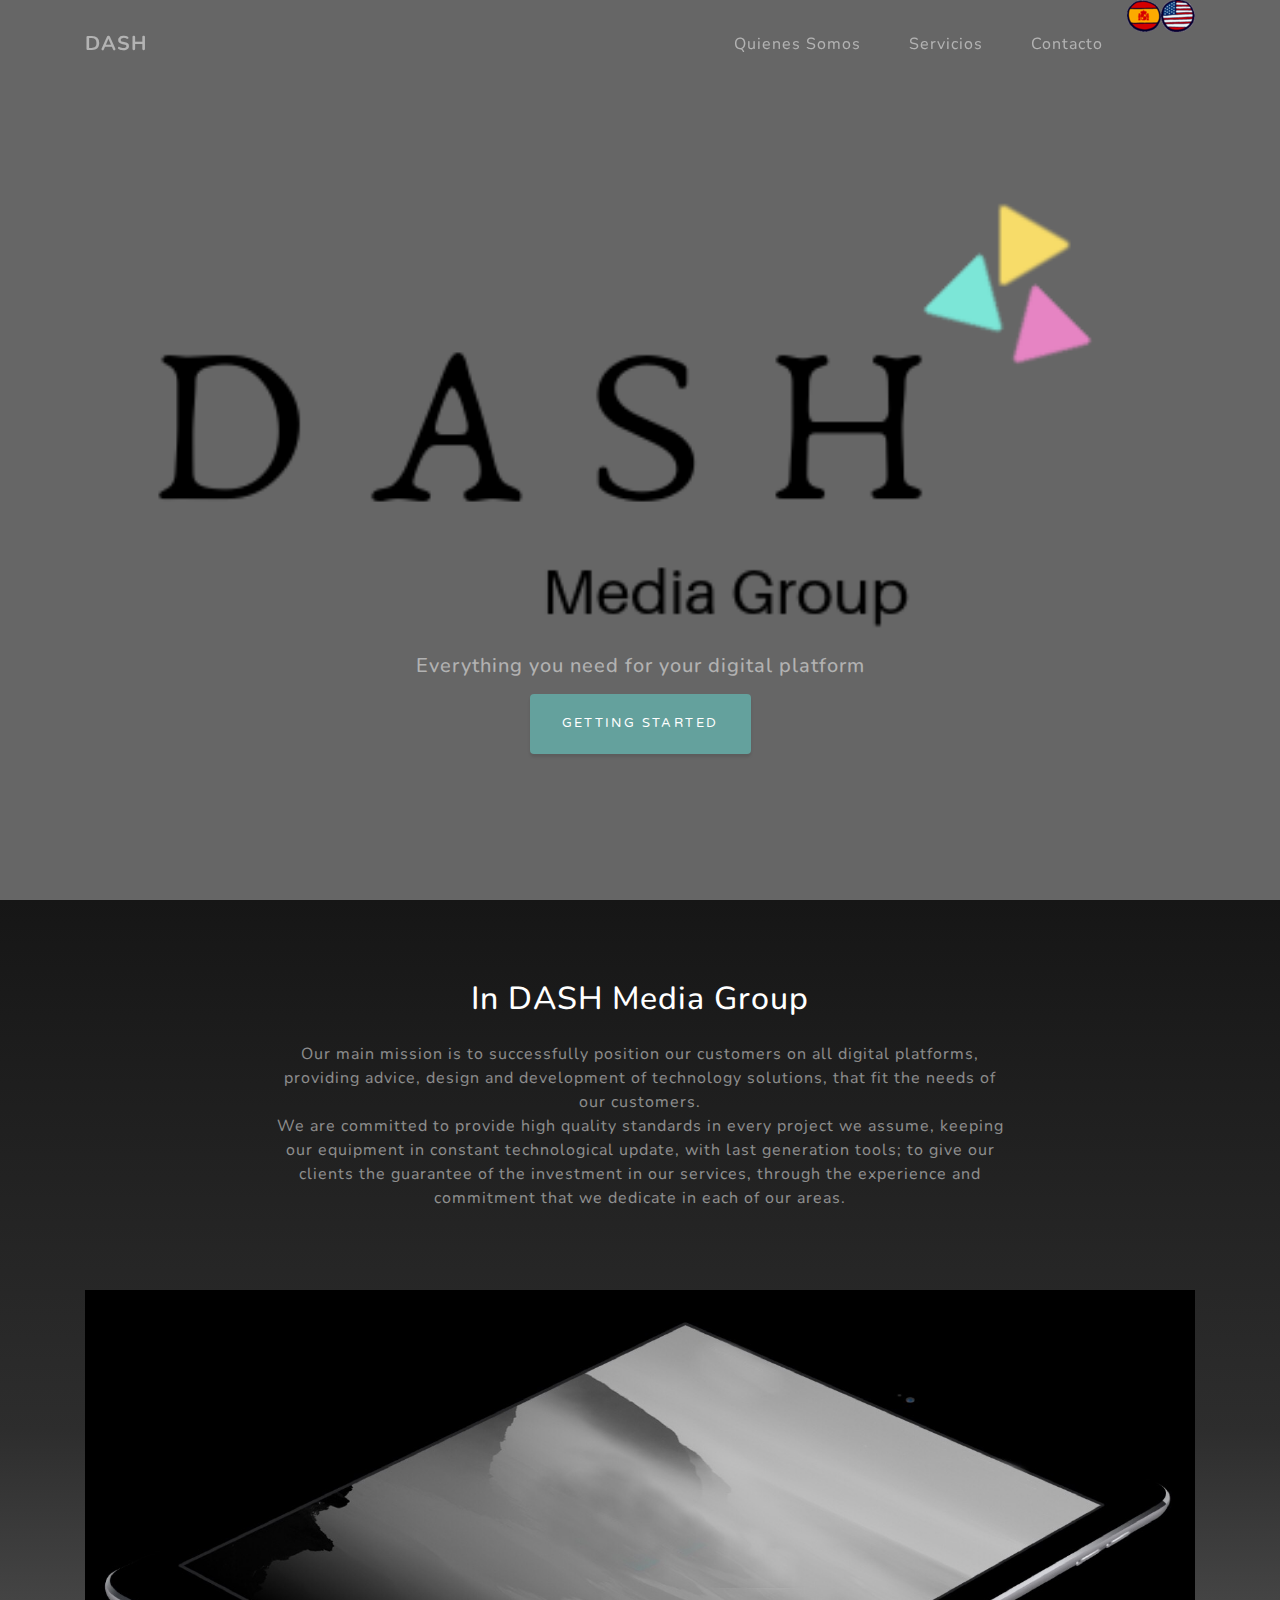
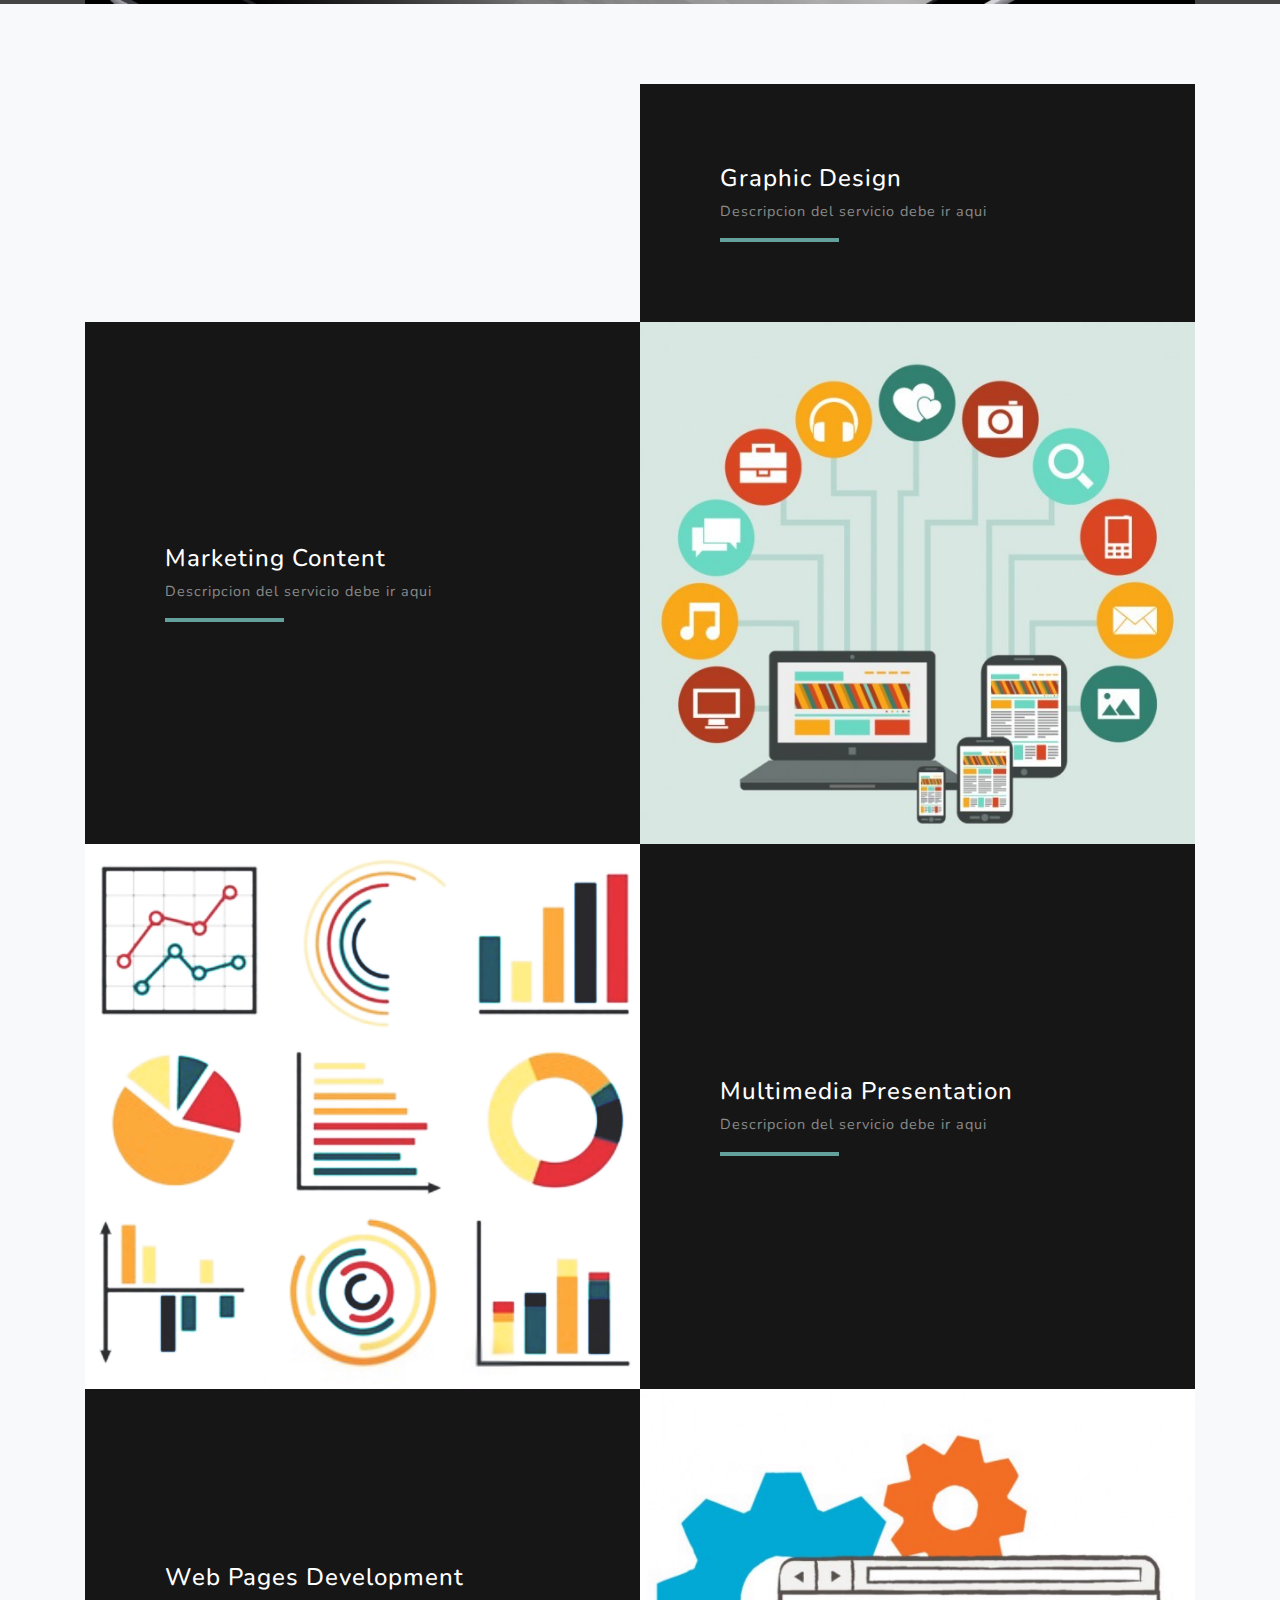
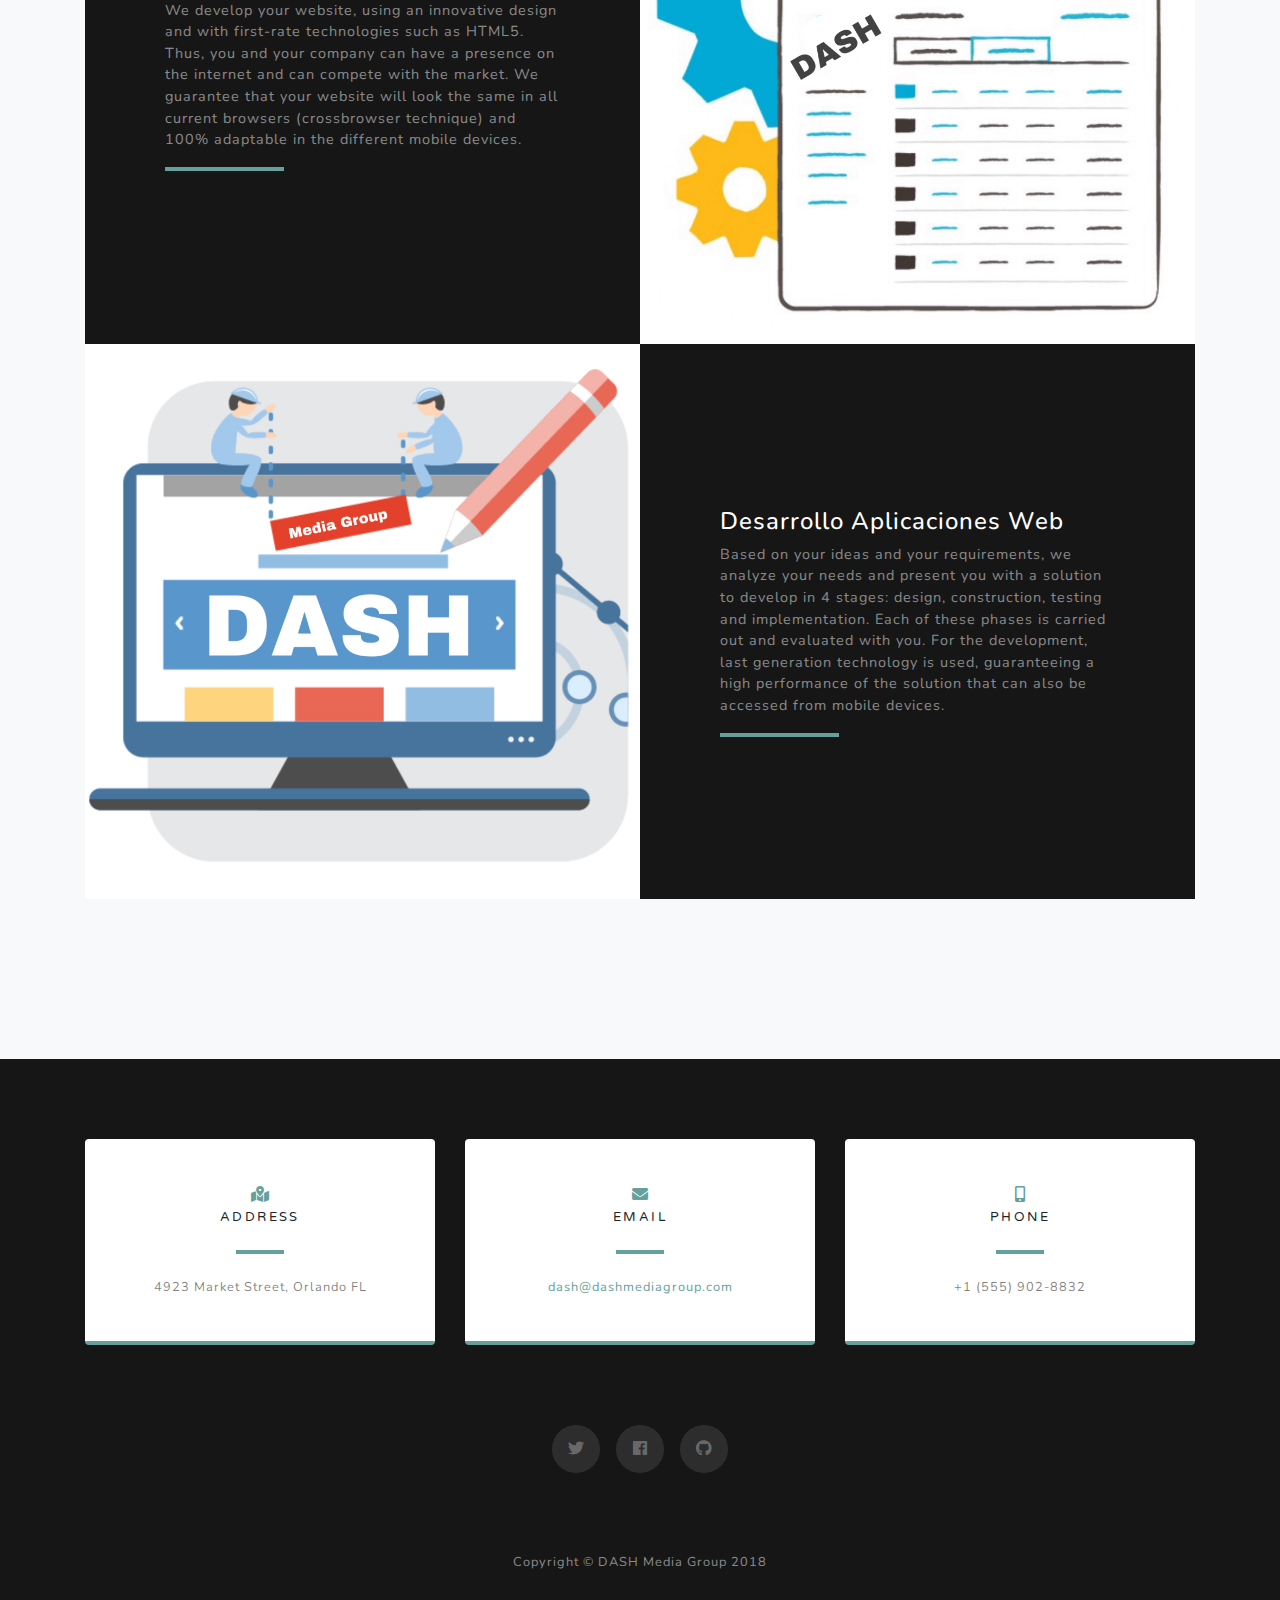
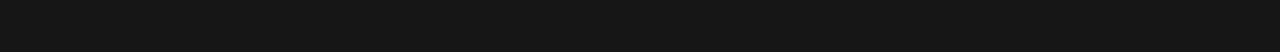
==== index.html @ 8f92a8c1 "adding pages" ====
<!DOCTYPE html>
<html lang="en">

  <head>

    <meta charset="utf-8">
    <meta name="viewport" content="width=device-width, initial-scale=1, shrink-to-fit=no">
    <meta name="description" content="">
    <meta name="author" content="">

    <title>DASH Media Group</title>

    <!-- Bootstrap core CSS -->
    <link href="vendor/bootstrap/css/bootstrap.min.css" rel="stylesheet">

    <!-- Custom fonts for this template -->
    <link href="vendor/fontawesome-free/css/all.min.css" rel="stylesheet">
    <link href="https://fonts.googleapis.com/css?family=Varela+Round" rel="stylesheet">
    <link href="https://fonts.googleapis.com/css?family=Nunito:200,200i,300,300i,400,400i,600,600i,700,700i,800,800i,900,900i" rel="stylesheet">

    <!-- Custom styles for this template -->
    <link href="css/grayscale.min.css" rel="stylesheet">

    <!-- Font Awesome-->
    <link rel="stylesheet" href="https://cdnjs.cloudflare.com/ajax/libs/font-awesome/4.6.1/css/font-awesome.min.css">

  </head>

  <body id="page-top">

    <!-- Navigation -->
    <nav class="navbar navbar-expand-lg navbar-light fixed-top" id="mainNav">
      <div class="container">
        <a class="navbar-brand js-scroll-trigger" href="#page-top">DASH</a>
        <button class="navbar-toggler navbar-toggler-right" type="button" data-toggle="collapse" data-target="#navbarResponsive" aria-controls="navbarResponsive" aria-expanded="false" aria-label="Toggle navigation">
          Menu
          <i class="fas fa-bars"></i>
        </button>
        <div class="collapse navbar-collapse" id="navbarResponsive">
          <ul class="navbar-nav ml-auto">
            <li class="nav-item">
              <a class="nav-link js-scroll-trigger" href="#about">Quienes Somos</a>
            </li>
            <li class="nav-item">
              <a class="nav-link js-scroll-trigger" href="#projects">Servicios</a>
            </li>
            <li class="nav-item">
              <a class="nav-link js-scroll-trigger" href="#contact">Contacto</a>
            </li>
            <li>
              <a href="index_sp.html"><img src="img/spanish.png"></a>
            </li>
            <li>
              <a href="index.html"><img src="img/english.png"></a>
            </li>
          </ul>
        </div>
      </div>
    </nav>

    <!-- Header -->
    <header class="masthead">
        <div class="container d-flex h-100 align-items-center">
          <div class="mx-auto text-center" style="padding-top:500px">
            <!-- <h1 class="mx-auto my-0 text-uppercase">DASH Media Group</h1> -->
            <h2 class="text-white-50 mx-auto mt-2 mb-3">Everything you need for your digital platform</h2>
            <a href="#about" class="btn btn-primary js-scroll-trigger">Getting Started</a>
          </div>
        </div>
      </header>

    <!-- About Section -->
    <section id="about" class="about-section text-center" style="padding-top: 5rem">
        <div class="container">
          <div class="row">
            <div class="col-lg-8 mx-auto">
              <h2 class="text-white mb-4">In DASH Media Group</h2>
              <p class="text-white-50">Our main mission is to successfully position our
        customers on all digital platforms, providing advice, design and development of technology solutions,
        that fit the needs of our customers.<br>
        We are committed to provide high quality standards in every project we assume,
        keeping our equipment in constant technological update, with last generation tools; to give
        our clients the guarantee of the investment in our services, through the experience and commitment that we dedicate
        in each of our areas.</p>
            </div>
          </div>
          <img src="img/ipad.png" class="img-fluid" alt="">
        </div>
      </section>

        <!-- Projects Section -->
        <section id="projects" class="projects-section bg-light" style="padding-top: 5rem">
          <div class="container">
            <!-- Project One Row -->
            <div class="row justify-content-center no-gutters mb-5 mb-lg-0">
              <div class="col-lg-6">
                <img class="img-fluid" src="img/diseño-grafico.jpg" alt="">
              </div>
              <div class="col-lg-6">
                <div class="bg-black text-center h-100 project">
                  <div class="d-flex h-100">
                    <div class="project-text w-100 my-auto text-center text-lg-left">
                      <h4 class="text-white">Graphic Design</h4>
                      <p class="mb-0 text-white-50">Descripcion del servicio debe ir aqui</p>
                      <hr class="d-none d-lg-block mb-0 ml-0">
                    </div>
                  </div>
                </div>
              </div>
            </div>
    
            <div class="row justify-content-center no-gutters mb-5 mb-lg-0">
              <div class="col-lg-6">
                <div class="bg-black text-center h-100 project">
                  <div class="d-flex h-100">
                    <div class="project-text w-100 my-auto text-center text-lg-left">
                      <h4 class="text-white">Marketing Content</h4>
                      <p class="mb-0 text-white-50">Descripcion del servicio debe ir aqui</p>
                      <hr class="d-none d-lg-block mb-0 ml-0">
                    </div>
                  </div>
                </div>
              </div>
              <div class="col-lg-6">
                <img class="img-fluid" src="img/marketing-contenido.jpg" alt="">
              </div>
            </div>
    
            <div class="row justify-content-center no-gutters mb-5 mb-lg-0">
              <div class="col-lg-6">
                <img class="img-fluid" src="img/presentaciones-multimedia.jpg" alt="">
              </div>
              <div class="col-lg-6">
                <div class="bg-black text-center h-100 project">
                  <div class="d-flex h-100">
                    <div class="project-text w-100 my-auto text-center text-lg-left">
                      <h4 class="text-white">Multimedia Presentation</h4>
                      <p class="mb-0 text-white-50">Descripcion del servicio debe ir aqui</p>
                      <hr class="d-none d-lg-block mb-0 ml-0">
                    </div>
                  </div>
                </div>
              </div>
            </div>
    
            <div class="row justify-content-center no-gutters mb-5 mb-lg-0">
              <div class="col-lg-6">
                <div class="bg-black text-center h-100 project">
                  <div class="d-flex h-100">
                    <div class="project-text w-100 my-auto text-center text-lg-left">
                      <h4 class="text-white">Web Pages Development</h4>
                      <p class="mb-0 text-white-50">
                          We develop your website, using an innovative design and with first-rate technologies such as HTML5.
                          Thus, you and your company can have a presence on the internet and can compete with the market. We guarantee that your website will look the same in all
                          current browsers (crossbrowser technique) and 100% adaptable in the different mobile devices.</p>
                      <hr class="d-none d-lg-block mb-0 ml-0">
                    </div>
                  </div>
                </div>
              </div>
              <div class="col-lg-6">
                  <img class="img-fluid" src="img/desarrollo-pag-web.jpg" alt="">
              </div>
            </div>
    
            <div class="row justify-content-center no-gutters mb-5 mb-lg-0">
              <div class="col-lg-6">
                <img class="img-fluid" src="img/aplicaciones-web.jpg" alt="">
              </div>
              <div class="col-lg-6">
                <div class="bg-black text-center h-100 project">
                  <div class="d-flex h-100">
                    <div class="project-text w-100 my-auto text-center text-lg-left">
                      <h4 class="text-white">Desarrollo Aplicaciones Web</h4>
                      <p class="mb-0 text-white-50">
                          Based on your ideas and your requirements, we analyze your needs and present you with a solution to
                          develop in 4 stages: design, construction, testing and implementation. Each of these phases is carried out and evaluated with you. For the development,
                          last generation technology is used, guaranteeing a high performance of the solution that can also be accessed from mobile devices.
                          </p>
                      <hr class="d-none d-lg-block mb-0 ml-0">
                    </div>
                  </div>
                </div>
              </div>
            </div>
          </section>

    <!-- Contact Section -->
    <section id="contact" class="contact-section bg-black">
      <div class="container">

        <div class="row">

          <div class="col-md-4 mb-3 mb-md-0">
            <div class="card py-4 h-100">
              <div class="card-body text-center">
                <i class="fas fa-map-marked-alt text-primary mb-2"></i>
                <h4 class="text-uppercase m-0">Address</h4>
                <hr class="my-4">
                <div class="small text-black-50">4923 Market Street, Orlando FL</div>
              </div>
            </div>
          </div>

          <div class="col-md-4 mb-3 mb-md-0">
            <div class="card py-4 h-100">
              <div class="card-body text-center">
                <i class="fas fa-envelope text-primary mb-2"></i>
                <h4 class="text-uppercase m-0">Email</h4>
                <hr class="my-4">
                <div class="small text-black-50">
                  <a href="mailto:dash@dashmediagroup.com">dash@dashmediagroup.com</a>
                </div>
              </div>
            </div>
          </div>

          <div class="col-md-4 mb-3 mb-md-0">
            <div class="card py-4 h-100">
              <div class="card-body text-center">
                <i class="fas fa-mobile-alt text-primary mb-2"></i>
                <h4 class="text-uppercase m-0">Phone</h4>
                <hr class="my-4">
                <div class="small text-black-50">+1 (555) 902-8832</div>
              </div>
            </div>
          </div>
        </div>

        <div class="social d-flex justify-content-center">
          <a href="#" class="mx-2">
            <i class="fab fa-twitter"></i>
          </a>
          <a href="#" class="mx-2">
            <i class="fab fa-facebook-f"></i>
          </a>
          <a href="#" class="mx-2">
            <i class="fab fa-github"></i>
          </a>
        </div>

      </div>
    </section>

    <!-- Footer -->
    <footer class="bg-black small text-center text-white-50">
      <div class="container">
        Copyright &copy; DASH Media Group 2018
      </div>
    </footer>

    <!-- Bootstrap core JavaScript -->
    <script src="vendor/jquery/jquery.min.js"></script>
    <script src="vendor/bootstrap/js/bootstrap.bundle.min.js"></script>

    <!-- Plugin JavaScript -->
    <script src="vendor/jquery-easing/jquery.easing.min.js"></script>

    <!-- Custom scripts for this template -->
    <script src="js/grayscale.min.js"></script>

  </body>

</html>
---- vendor/fontawesome-free/css/all.min.css ----
/*!
 * Font Awesome Free 5.3.1 by @fontawesome - https://fontawesome.com
 * License - https://fontawesome.com/license/free (Icons: CC BY 4.0, Fonts: SIL OFL 1.1, Code: MIT License)
 */
.fa,.fab,.fal,.far,.fas{-moz-osx-font-smoothing:grayscale;-webkit-font-smoothing:antialiased;display:inline-block;font-style:normal;font-variant:normal;text-rendering:auto;line-height:1}.fa-lg{font-size:1.33333em;line-height:.75em;vertical-align:-.0667em}.fa-xs{font-size:.75em}.fa-sm{font-size:.875em}.fa-1x{font-size:1em}.fa-2x{font-size:2em}.fa-3x{font-size:3em}.fa-4x{font-size:4em}.fa-5x{font-size:5em}.fa-6x{font-size:6em}.fa-7x{font-size:7em}.fa-8x{font-size:8em}.fa-9x{font-size:9em}.fa-10x{font-size:10em}.fa-fw{text-align:center;width:1.25em}.fa-ul{list-style-type:none;margin-left:2.5em;padding-left:0}.fa-ul>li{position:relative}.fa-li{left:-2em;position:absolute;text-align:center;width:2em;line-height:inherit}.fa-border{border:.08em solid #eee;border-radius:.1em;padding:.2em .25em .15em}.fa-pull-left{float:left}.fa-pull-right{float:right}.fa.fa-pull-left,.fab.fa-pull-left,.fal.fa-pull-left,.far.fa-pull-left,.fas.fa-pull-left{margin-right:.3em}.fa.fa-pull-right,.fab.fa-pull-right,.fal.fa-pull-right,.far.fa-pull-right,.fas.fa-pull-right{margin-left:.3em}.fa-spin{animation:fa-spin 2s infinite linear}.fa-pulse{animation:fa-spin 1s infinite steps(8)}@keyframes fa-spin{0%{transform:rotate(0deg)}to{transform:rotate(1turn)}}.fa-rotate-90{-ms-filter:"progid:DXImageTransform.Microsoft.BasicImage(rotation=1)";transform:rotate(90deg)}.fa-rotate-180{-ms-filter:"progid:DXImageTransform.Microsoft.BasicImage(rotation=2)";transform:rotate(180deg)}.fa-rotate-270{-ms-filter:"progid:DXImageTransform.Microsoft.BasicImage(rotation=3)";transform:rotate(270deg)}.fa-flip-horizontal{-ms-filter:"progid:DXImageTransform.Microsoft.BasicImage(rotation=0, mirror=1)";transform:scaleX(-1)}.fa-flip-vertical{transform:scaleY(-1)}.fa-flip-horizontal.fa-flip-vertical,.fa-flip-vertical{-ms-filter:"progid:DXImageTransform.Microsoft.BasicImage(rotation=2, mirror=1)"}.fa-flip-horizontal.fa-flip-vertical{transform:scale(-1)}:root .fa-flip-horizontal,:root .fa-flip-vertical,:root .fa-rotate-90,:root .fa-rotate-180,:root .fa-rotate-270{-webkit-filter:none;filter:none}.fa-stack{display:inline-block;height:2em;line-height:2em;position:relative;vertical-align:middle;width:2em}.fa-stack-1x,.fa-stack-2x{left:0;position:absolute;text-align:center;width:100%}.fa-stack-1x{line-height:inherit}.fa-stack-2x{font-size:2em}.fa-inverse{color:#fff}.fa-500px:before{content:"\f26e"}.fa-accessible-icon:before{content:"\f368"}.fa-accusoft:before{content:"\f369"}.fa-ad:before{content:"\f641"}.fa-address-book:before{content:"\f2b9"}.fa-address-card:before{content:"\f2bb"}.fa-adjust:before{content:"\f042"}.fa-adn:before{content:"\f170"}.fa-adversal:before{content:"\f36a"}.fa-affiliatetheme:before{content:"\f36b"}.fa-air-freshener:before{content:"\f5d0"}.fa-algolia:before{content:"\f36c"}.fa-align-center:before{content:"\f037"}.fa-align-justify:before{content:"\f039"}.fa-align-left:before{content:"\f036"}.fa-align-right:before{content:"\f038"}.fa-alipay:before{content:"\f642"}.fa-allergies:before{content:"\f461"}.fa-amazon:before{content:"\f270"}.fa-amazon-pay:before{content:"\f42c"}.fa-ambulance:before{content:"\f0f9"}.fa-american-sign-language-interpreting:before{content:"\f2a3"}.fa-amilia:before{content:"\f36d"}.fa-anchor:before{content:"\f13d"}.fa-android:before{content:"\f17b"}.fa-angellist:before{content:"\f209"}.fa-angle-double-down:before{content:"\f103"}.fa-angle-double-left:before{content:"\f100"}.fa-angle-double-right:before{content:"\f101"}.fa-angle-double-up:before{content:"\f102"}.fa-angle-down:before{content:"\f107"}.fa-angle-left:before{content:"\f104"}.fa-angle-right:before{content:"\f105"}.fa-angle-up:before{content:"\f106"}.fa-angry:before{content:"\f556"}.fa-angrycreative:before{content:"\f36e"}.fa-angular:before{content:"\f420"}.fa-ankh:before{content:"\f644"}.fa-app-store:before{content:"\f36f"}.fa-app-store-ios:before{content:"\f370"}.fa-apper:before{content:"\f371"}.fa-apple:before{content:"\f179"}.fa-apple-alt:before{content:"\f5d1"}.fa-apple-pay:before{content:"\f415"}.fa-archive:before{content:"\f187"}.fa-archway:before{content:"\f557"}.fa-arrow-alt-circle-down:before{content:"\f358"}.fa-arrow-alt-circle-left:before{content:"\f359"}.fa-arrow-alt-circle-right:before{content:"\f35a"}.fa-arrow-alt-circle-up:before{content:"\f35b"}.fa-arrow-circle-down:before{content:"\f0ab"}.fa-arrow-circle-left:before{content:"\f0a8"}.fa-arrow-circle-right:before{content:"\f0a9"}.fa-arrow-circle-up:before{content:"\f0aa"}.fa-arrow-down:before{content:"\f063"}.fa-arrow-left:before{content:"\f060"}.fa-arrow-right:before{content:"\f061"}.fa-arrow-up:before{content:"\f062"}.fa-arrows-alt:before{content:"\f0b2"}.fa-arrows-alt-h:before{content:"\f337"}.fa-arrows-alt-v:before{content:"\f338"}.fa-assistive-listening-systems:before{content:"\f2a2"}.fa-asterisk:before{content:"\f069"}.fa-asymmetrik:before{content:"\f372"}.fa-at:before{content:"\f1fa"}.fa-atlas:before{content:"\f558"}.fa-atom:before{content:"\f5d2"}.fa-audible:before{content:"\f373"}.fa-audio-description:before{content:"\f29e"}.fa-autoprefixer:before{content:"\f41c"}.fa-avianex:before{content:"\f374"}.fa-aviato:before{content:"\f421"}.fa-award:before{content:"\f559"}.fa-aws:before{content:"\f375"}.fa-backspace:before{content:"\f55a"}.fa-backward:before{content:"\f04a"}.fa-balance-scale:before{content:"\f24e"}.fa-ban:before{content:"\f05e"}.fa-band-aid:before{content:"\f462"}.fa-bandcamp:before{content:"\f2d5"}.fa-barcode:before{content:"\f02a"}.fa-bars:before{content:"\f0c9"}.fa-baseball-ball:before{content:"\f433"}.fa-basketball-ball:before{content:"\f434"}.fa-bath:before{content:"\f2cd"}.fa-battery-empty:before{content:"\f244"}.fa-battery-full:before{content:"\f240"}.fa-battery-half:before{content:"\f242"}.fa-battery-quarter:before{content:"\f243"}.fa-battery-three-quarters:before{content:"\f241"}.fa-bed:before{content:"\f236"}.fa-beer:before{content:"\f0fc"}.fa-behance:before{content:"\f1b4"}.fa-behance-square:before{content:"\f1b5"}.fa-bell:before{content:"\f0f3"}.fa-bell-slash:before{content:"\f1f6"}.fa-bezier-curve:before{content:"\f55b"}.fa-bible:before{content:"\f647"}.fa-bicycle:before{content:"\f206"}.fa-bimobject:before{content:"\f378"}.fa-binoculars:before{content:"\f1e5"}.fa-birthday-cake:before{content:"\f1fd"}.fa-bitbucket:before{content:"\f171"}.fa-bitcoin:before{content:"\f379"}.fa-bity:before{content:"\f37a"}.fa-black-tie:before{content:"\f27e"}.fa-blackberry:before{content:"\f37b"}.fa-blender:before{content:"\f517"}.fa-blind:before{content:"\f29d"}.fa-blogger:before{content:"\f37c"}.fa-blogger-b:before{content:"\f37d"}.fa-bluetooth:before{content:"\f293"}.fa-bluetooth-b:before{content:"\f294"}.fa-bold:before{content:"\f032"}.fa-bolt:before{content:"\f0e7"}.fa-bomb:before{content:"\f1e2"}.fa-bone:before{content:"\f5d7"}.fa-bong:before{content:"\f55c"}.fa-book:before{content:"\f02d"}.fa-book-open:before{content:"\f518"}.fa-book-reader:before{content:"\f5da"}.fa-bookmark:before{content:"\f02e"}.fa-bowling-ball:before{content:"\f436"}.fa-box:before{content:"\f466"}.fa-box-open:before{content:"\f49e"}.fa-boxes:before{content:"\f468"}.fa-braille:before{content:"\f2a1"}.fa-brain:before{content:"\f5dc"}.fa-briefcase:before{content:"\f0b1"}.fa-briefcase-medical:before{content:"\f469"}.fa-broadcast-tower:before{content:"\f519"}.fa-broom:before{content:"\f51a"}.fa-brush:before{content:"\f55d"}.fa-btc:before{content:"\f15a"}.fa-bug:before{content:"\f188"}.fa-building:before{content:"\f1ad"}.fa-bullhorn:before{content:"\f0a1"}.fa-bullseye:before{content:"\f140"}.fa-burn:before{content:"\f46a"}.fa-buromobelexperte:before{content:"\f37f"}.fa-bus:before{content:"\f207"}.fa-bus-alt:before{content:"\f55e"}.fa-business-time:before{content:"\f64a"}.fa-buysellads:before{content:"\f20d"}.fa-calculator:before{content:"\f1ec"}.fa-calendar:before{content:"\f133"}.fa-calendar-alt:before{content:"\f073"}.fa-calendar-check:before{content:"\f274"}.fa-calendar-minus:before{content:"\f272"}.fa-calendar-plus:before{content:"\f271"}.fa-calendar-times:before{content:"\f273"}.fa-camera:before{content:"\f030"}.fa-camera-retro:before{content:"\f083"}.fa-cannabis:before{content:"\f55f"}.fa-capsules:before{content:"\f46b"}.fa-car:before{content:"\f1b9"}.fa-car-alt:before{content:"\f5de"}.fa-car-battery:before{content:"\f5df"}.fa-car-crash:before{content:"\f5e1"}.fa-car-side:before{content:"\f5e4"}.fa-caret-down:before{content:"\f0d7"}.fa-caret-left:before{content:"\f0d9"}.fa-caret-right:before{content:"\f0da"}.fa-caret-square-down:before{content:"\f150"}.fa-caret-square-left:before{content:"\f191"}.fa-caret-square-right:before{content:"\f152"}.fa-caret-square-up:before{content:"\f151"}.fa-caret-up:before{content:"\f0d8"}.fa-cart-arrow-down:before{content:"\f218"}.fa-cart-plus:before{content:"\f217"}.fa-cc-amazon-pay:before{content:"\f42d"}.fa-cc-amex:before{content:"\f1f3"}.fa-cc-apple-pay:before{content:"\f416"}.fa-cc-diners-club:before{content:"\f24c"}.fa-cc-discover:before{content:"\f1f2"}.fa-cc-jcb:before{content:"\f24b"}.fa-cc-mastercard:before{content:"\f1f1"}.fa-cc-paypal:before{content:"\f1f4"}.fa-cc-stripe:before{content:"\f1f5"}.fa-cc-visa:before{content:"\f1f0"}.fa-centercode:before{content:"\f380"}.fa-certificate:before{content:"\f0a3"}.fa-chalkboard:before{content:"\f51b"}.fa-chalkboard-teacher:before{content:"\f51c"}.fa-charging-station:before{content:"\f5e7"}.fa-chart-area:before{content:"\f1fe"}.fa-chart-bar:before{content:"\f080"}.fa-chart-line:before{content:"\f201"}.fa-chart-pie:before{content:"\f200"}.fa-check:before{content:"\f00c"}.fa-check-circle:before{content:"\f058"}.fa-check-double:before{content:"\f560"}.fa-check-square:before{content:"\f14a"}.fa-chess:before{content:"\f439"}.fa-chess-bishop:before{content:"\f43a"}.fa-chess-board:before{content:"\f43c"}.fa-chess-king:before{content:"\f43f"}.fa-chess-knight:before{content:"\f441"}.fa-chess-pawn:before{content:"\f443"}.fa-chess-queen:before{content:"\f445"}.fa-chess-rook:before{content:"\f447"}.fa-chevron-circle-down:before{content:"\f13a"}.fa-chevron-circle-left:before{content:"\f137"}.fa-chevron-circle-right:before{content:"\f138"}.fa-chevron-circle-up:before{content:"\f139"}.fa-chevron-down:before{content:"\f078"}.fa-chevron-left:before{content:"\f053"}.fa-chevron-right:before{content:"\f054"}.fa-chevron-up:before{content:"\f077"}.fa-child:before{content:"\f1ae"}.fa-chrome:before{content:"\f268"}.fa-church:before{content:"\f51d"}.fa-circle:before{content:"\f111"}.fa-circle-notch:before{content:"\f1ce"}.fa-city:before{content:"\f64f"}.fa-clipboard:before{content:"\f328"}.fa-clipboard-check:before{content:"\f46c"}.fa-clipboard-list:before{content:"\f46d"}.fa-clock:before{content:"\f017"}.fa-clone:before{content:"\f24d"}.fa-closed-captioning:before{content:"\f20a"}.fa-cloud:before{content:"\f0c2"}.fa-cloud-download-alt:before{content:"\f381"}.fa-cloud-upload-alt:before{content:"\f382"}.fa-cloudscale:before{content:"\f383"}.fa-cloudsmith:before{content:"\f384"}.fa-cloudversify:before{content:"\f385"}.fa-cocktail:before{content:"\f561"}.fa-code:before{content:"\f121"}.fa-code-branch:before{content:"\f126"}.fa-codepen:before{content:"\f1cb"}.fa-codiepie:before{content:"\f284"}.fa-coffee:before{content:"\f0f4"}.fa-cog:before{content:"\f013"}.fa-cogs:before{content:"\f085"}.fa-coins:before{content:"\f51e"}.fa-columns:before{content:"\f0db"}.fa-comment:before{content:"\f075"}.fa-comment-alt:before{content:"\f27a"}.fa-comment-dollar:before{content:"\f651"}.fa-comment-dots:before{content:"\f4ad"}.fa-comment-slash:before{content:"\f4b3"}.fa-comments:before{content:"\f086"}.fa-comments-dollar:before{content:"\f653"}.fa-compact-disc:before{content:"\f51f"}.fa-compass:before{content:"\f14e"}.fa-compress:before{content:"\f066"}.fa-concierge-bell:before{content:"\f562"}.fa-connectdevelop:before{content:"\f20e"}.fa-contao:before{content:"\f26d"}.fa-cookie:before{content:"\f563"}.fa-cookie-bite:before{content:"\f564"}.fa-copy:before{content:"\f0c5"}.fa-copyright:before{content:"\f1f9"}.fa-couch:before{content:"\f4b8"}.fa-cpanel:before{content:"\f388"}.fa-creative-commons:before{content:"\f25e"}.fa-creative-commons-by:before{content:"\f4e7"}.fa-creative-commons-nc:before{content:"\f4e8"}.fa-creative-commons-nc-eu:before{content:"\f4e9"}.fa-creative-commons-nc-jp:before{content:"\f4ea"}.fa-creative-commons-nd:before{content:"\f4eb"}.fa-creative-commons-pd:before{content:"\f4ec"}.fa-creative-commons-pd-alt:before{content:"\f4ed"}.fa-creative-commons-remix:before{content:"\f4ee"}.fa-creative-commons-sa:before{content:"\f4ef"}.fa-creative-commons-sampling:before{content:"\f4f0"}.fa-creative-commons-sampling-plus:before{content:"\f4f1"}.fa-creative-commons-share:before{content:"\f4f2"}.fa-credit-card:before{content:"\f09d"}.fa-crop:before{content:"\f125"}.fa-crop-alt:before{content:"\f565"}.fa-cross:before{content:"\f654"}.fa-crosshairs:before{content:"\f05b"}.fa-crow:before{content:"\f520"}.fa-crown:before{content:"\f521"}.fa-css3:before{content:"\f13c"}.fa-css3-alt:before{content:"\f38b"}.fa-cube:before{content:"\f1b2"}.fa-cubes:before{content:"\f1b3"}.fa-cut:before{content:"\f0c4"}.fa-cuttlefish:before{content:"\f38c"}.fa-d-and-d:before{content:"\f38d"}.fa-dashcube:before{content:"\f210"}.fa-database:before{content:"\f1c0"}.fa-deaf:before{content:"\f2a4"}.fa-delicious:before{content:"\f1a5"}.fa-deploydog:before{content:"\f38e"}.fa-deskpro:before{content:"\f38f"}.fa-desktop:before{content:"\f108"}.fa-deviantart:before{content:"\f1bd"}.fa-dharmachakra:before{content:"\f655"}.fa-diagnoses:before{content:"\f470"}.fa-dice:before{content:"\f522"}.fa-dice-five:before{content:"\f523"}.fa-dice-four:before{content:"\f524"}.fa-dice-one:before{content:"\f525"}.fa-dice-six:before{content:"\f526"}.fa-dice-three:before{content:"\f527"}.fa-dice-two:before{content:"\f528"}.fa-digg:before{content:"\f1a6"}.fa-digital-ocean:before{content:"\f391"}.fa-digital-tachograph:before{content:"\f566"}.fa-directions:before{content:"\f5eb"}.fa-discord:before{content:"\f392"}.fa-discourse:before{content:"\f393"}.fa-divide:before{content:"\f529"}.fa-dizzy:before{content:"\f567"}.fa-dna:before{content:"\f471"}.fa-dochub:before{content:"\f394"}.fa-docker:before{content:"\f395"}.fa-dollar-sign:before{content:"\f155"}.fa-dolly:before{content:"\f472"}.fa-dolly-flatbed:before{content:"\f474"}.fa-donate:before{content:"\f4b9"}.fa-door-closed:before{content:"\f52a"}.fa-door-open:before{content:"\f52b"}.fa-dot-circle:before{content:"\f192"}.fa-dove:before{content:"\f4ba"}.fa-download:before{content:"\f019"}.fa-draft2digital:before{content:"\f396"}.fa-drafting-compass:before{content:"\f568"}.fa-draw-polygon:before{content:"\f5ee"}.fa-dribbble:before{content:"\f17d"}.fa-dribbble-square:before{content:"\f397"}.fa-dropbox:before{content:"\f16b"}.fa-drum:before{content:"\f569"}.fa-drum-steelpan:before{content:"\f56a"}.fa-drupal:before{content:"\f1a9"}.fa-dumbbell:before{content:"\f44b"}.fa-dyalog:before{content:"\f399"}.fa-earlybirds:before{content:"\f39a"}.fa-ebay:before{content:"\f4f4"}.fa-edge:before{content:"\f282"}.fa-edit:before{content:"\f044"}.fa-eject:before{content:"\f052"}.fa-elementor:before{content:"\f430"}.fa-ellipsis-h:before{content:"\f141"}.fa-ellipsis-v:before{content:"\f142"}.fa-ello:before{content:"\f5f1"}.fa-ember:before{content:"\f423"}.fa-empire:before{content:"\f1d1"}.fa-envelope:before{content:"\f0e0"}.fa-envelope-open:before{content:"\f2b6"}.fa-envelope-open-text:before{content:"\f658"}.fa-envelope-square:before{content:"\f199"}.fa-envira:before{content:"\f299"}.fa-equals:before{content:"\f52c"}.fa-eraser:before{content:"\f12d"}.fa-erlang:before{content:"\f39d"}.fa-ethereum:before{content:"\f42e"}.fa-etsy:before{content:"\f2d7"}.fa-euro-sign:before{content:"\f153"}.fa-exchange-alt:before{content:"\f362"}.fa-exclamation:before{content:"\f12a"}.fa-exclamation-circle:before{content:"\f06a"}.fa-exclamation-triangle:before{content:"\f071"}.fa-expand:before{content:"\f065"}.fa-expand-arrows-alt:before{content:"\f31e"}.fa-expeditedssl:before{content:"\f23e"}.fa-external-link-alt:before{content:"\f35d"}.fa-external-link-square-alt:before{content:"\f360"}.fa-eye:before{content:"\f06e"}.fa-eye-dropper:before{content:"\f1fb"}.fa-eye-slash:before{content:"\f070"}.fa-facebook:before{content:"\f09a"}.fa-facebook-f:before{content:"\f39e"}.fa-facebook-messenger:before{content:"\f39f"}.fa-facebook-square:before{content:"\f082"}.fa-fast-backward:before{content:"\f049"}.fa-fast-forward:before{content:"\f050"}.fa-fax:before{content:"\f1ac"}.fa-feather:before{content:"\f52d"}.fa-feather-alt:before{content:"\f56b"}.fa-female:before{content:"\f182"}.fa-fighter-jet:before{content:"\f0fb"}.fa-file:before{content:"\f15b"}.fa-file-alt:before{content:"\f15c"}.fa-file-archive:before{content:"\f1c6"}.fa-file-audio:before{content:"\f1c7"}.fa-file-code:before{content:"\f1c9"}.fa-file-contract:before{content:"\f56c"}.fa-file-download:before{content:"\f56d"}.fa-file-excel:before{content:"\f1c3"}.fa-file-export:before{content:"\f56e"}.fa-file-image:before{content:"\f1c5"}.fa-file-import:before{content:"\f56f"}.fa-file-invoice:before{content:"\f570"}.fa-file-invoice-dollar:before{content:"\f571"}.fa-file-medical:before{content:"\f477"}.fa-file-medical-alt:before{content:"\f478"}.fa-file-pdf:before{content:"\f1c1"}.fa-file-powerpoint:before{content:"\f1c4"}.fa-file-prescription:before{content:"\f572"}.fa-file-signature:before{content:"\f573"}.fa-file-upload:before{content:"\f574"}.fa-file-video:before{content:"\f1c8"}.fa-file-word:before{content:"\f1c2"}.fa-fill:before{content:"\f575"}.fa-fill-drip:before{content:"\f576"}.fa-film:before{content:"\f008"}.fa-filter:before{content:"\f0b0"}.fa-fingerprint:before{content:"\f577"}.fa-fire:before{content:"\f06d"}.fa-fire-extinguisher:before{content:"\f134"}.fa-firefox:before{content:"\f269"}.fa-first-aid:before{content:"\f479"}.fa-first-order:before{content:"\f2b0"}.fa-first-order-alt:before{content:"\f50a"}.fa-firstdraft:before{content:"\f3a1"}.fa-fish:before{content:"\f578"}.fa-flag:before{content:"\f024"}.fa-flag-checkered:before{content:"\f11e"}.fa-flask:before{content:"\f0c3"}.fa-flickr:before{content:"\f16e"}.fa-flipboard:before{content:"\f44d"}.fa-flushed:before{content:"\f579"}.fa-fly:before{content:"\f417"}.fa-folder:before{content:"\f07b"}.fa-folder-minus:before{content:"\f65d"}.fa-folder-open:before{content:"\f07c"}.fa-folder-plus:before{content:"\f65e"}.fa-font:before{content:"\f031"}.fa-font-awesome:before{content:"\f2b4"}.fa-font-awesome-alt:before{content:"\f35c"}.fa-font-awesome-flag:before{content:"\f425"}.fa-font-awesome-logo-full:before{content:"\f4e6"}.fa-fonticons:before{content:"\f280"}.fa-fonticons-fi:before{content:"\f3a2"}.fa-football-ball:before{content:"\f44e"}.fa-fort-awesome:before{content:"\f286"}.fa-fort-awesome-alt:before{content:"\f3a3"}.fa-forumbee:before{content:"\f211"}.fa-forward:before{content:"\f04e"}.fa-foursquare:before{content:"\f180"}.fa-free-code-camp:before{content:"\f2c5"}.fa-freebsd:before{content:"\f3a4"}.fa-frog:before{content:"\f52e"}.fa-frown:before{content:"\f119"}.fa-frown-open:before{content:"\f57a"}.fa-fulcrum:before{content:"\f50b"}.fa-funnel-dollar:before{content:"\f662"}.fa-futbol:before{content:"\f1e3"}.fa-galactic-republic:before{content:"\f50c"}.fa-galactic-senate:before{content:"\f50d"}.fa-gamepad:before{content:"\f11b"}.fa-gas-pump:before{content:"\f52f"}.fa-gavel:before{content:"\f0e3"}.fa-gem:before{content:"\f3a5"}.fa-genderless:before{content:"\f22d"}.fa-get-pocket:before{content:"\f265"}.fa-gg:before{content:"\f260"}.fa-gg-circle:before{content:"\f261"}.fa-gift:before{content:"\f06b"}.fa-git:before{content:"\f1d3"}.fa-git-square:before{content:"\f1d2"}.fa-github:before{content:"\f09b"}.fa-github-alt:before{content:"\f113"}.fa-github-square:before{content:"\f092"}.fa-gitkraken:before{content:"\f3a6"}.fa-gitlab:before{content:"\f296"}.fa-gitter:before{content:"\f426"}.fa-glass-martini:before{content:"\f000"}.fa-glass-martini-alt:before{content:"\f57b"}.fa-glasses:before{content:"\f530"}.fa-glide:before{content:"\f2a5"}.fa-glide-g:before{content:"\f2a6"}.fa-globe:before{content:"\f0ac"}.fa-globe-africa:before{content:"\f57c"}.fa-globe-americas:before{content:"\f57d"}.fa-globe-asia:before{content:"\f57e"}.fa-gofore:before{content:"\f3a7"}.fa-golf-ball:before{content:"\f450"}.fa-goodreads:before{content:"\f3a8"}.fa-goodreads-g:before{content:"\f3a9"}.fa-google:before{content:"\f1a0"}.fa-google-drive:before{content:"\f3aa"}.fa-google-play:before{content:"\f3ab"}.fa-google-plus:before{content:"\f2b3"}.fa-google-plus-g:before{content:"\f0d5"}.fa-google-plus-square:before{content:"\f0d4"}.fa-google-wallet:before{content:"\f1ee"}.fa-gopuram:before{content:"\f664"}.fa-graduation-cap:before{content:"\f19d"}.fa-gratipay:before{content:"\f184"}.fa-grav:before{content:"\f2d6"}.fa-greater-than:before{content:"\f531"}.fa-greater-than-equal:before{content:"\f532"}.fa-grimace:before{content:"\f57f"}.fa-grin:before{content:"\f580"}.fa-grin-alt:before{content:"\f581"}.fa-grin-beam:before{content:"\f582"}.fa-grin-beam-sweat:before{content:"\f583"}.fa-grin-hearts:before{content:"\f584"}.fa-grin-squint:before{content:"\f585"}.fa-grin-squint-tears:before{content:"\f586"}.fa-grin-stars:before{content:"\f587"}.fa-grin-tears:before{content:"\f588"}.fa-grin-tongue:before{content:"\f589"}.fa-grin-tongue-squint:before{content:"\f58a"}.fa-grin-tongue-wink:before{content:"\f58b"}.fa-grin-wink:before{content:"\f58c"}.fa-grip-horizontal:before{content:"\f58d"}.fa-grip-vertical:before{content:"\f58e"}.fa-gripfire:before{content:"\f3ac"}.fa-grunt:before{content:"\f3ad"}.fa-gulp:before{content:"\f3ae"}.fa-h-square:before{content:"\f0fd"}.fa-hacker-news:before{content:"\f1d4"}.fa-hacker-news-square:before{content:"\f3af"}.fa-hackerrank:before{content:"\f5f7"}.fa-hamsa:before{content:"\f665"}.fa-hand-holding:before{content:"\f4bd"}.fa-hand-holding-heart:before{content:"\f4be"}.fa-hand-holding-usd:before{content:"\f4c0"}.fa-hand-lizard:before{content:"\f258"}.fa-hand-paper:before{content:"\f256"}.fa-hand-peace:before{content:"\f25b"}.fa-hand-point-down:before{content:"\f0a7"}.fa-hand-point-left:before{content:"\f0a5"}.fa-hand-point-right:before{content:"\f0a4"}.fa-hand-point-up:before{content:"\f0a6"}.fa-hand-pointer:before{content:"\f25a"}.fa-hand-rock:before{content:"\f255"}.fa-hand-scissors:before{content:"\f257"}.fa-hand-spock:before{content:"\f259"}.fa-hands:before{content:"\f4c2"}.fa-hands-helping:before{content:"\f4c4"}.fa-handshake:before{content:"\f2b5"}.fa-hashtag:before{content:"\f292"}.fa-haykal:before{content:"\f666"}.fa-hdd:before{content:"\f0a0"}.fa-heading:before{content:"\f1dc"}.fa-headphones:before{content:"\f025"}.fa-headphones-alt:before{content:"\f58f"}.fa-headset:before{content:"\f590"}.fa-heart:before{content:"\f004"}.fa-heartbeat:before{content:"\f21e"}.fa-helicopter:before{content:"\f533"}.fa-highlighter:before{content:"\f591"}.fa-hips:before{content:"\f452"}.fa-hire-a-helper:before{content:"\f3b0"}.fa-history:before{content:"\f1da"}.fa-hockey-puck:before{content:"\f453"}.fa-home:before{content:"\f015"}.fa-hooli:before{content:"\f427"}.fa-hornbill:before{content:"\f592"}.fa-hospital:before{content:"\f0f8"}.fa-hospital-alt:before{content:"\f47d"}.fa-hospital-symbol:before{content:"\f47e"}.fa-hot-tub:before{content:"\f593"}.fa-hotel:before{content:"\f594"}.fa-hotjar:before{content:"\f3b1"}.fa-hourglass:before{content:"\f254"}.fa-hourglass-end:before{content:"\f253"}.fa-hourglass-half:before{content:"\f252"}.fa-hourglass-start:before{content:"\f251"}.fa-houzz:before{content:"\f27c"}.fa-html5:before{content:"\f13b"}.fa-hubspot:before{content:"\f3b2"}.fa-i-cursor:before{content:"\f246"}.fa-id-badge:before{content:"\f2c1"}.fa-id-card:before{content:"\f2c2"}.fa-id-card-alt:before{content:"\f47f"}.fa-image:before{content:"\f03e"}.fa-images:before{content:"\f302"}.fa-imdb:before{content:"\f2d8"}.fa-inbox:before{content:"\f01c"}.fa-indent:before{content:"\f03c"}.fa-industry:before{content:"\f275"}.fa-infinity:before{content:"\f534"}.fa-info:before{content:"\f129"}.fa-info-circle:before{content:"\f05a"}.fa-instagram:before{content:"\f16d"}.fa-internet-explorer:before{content:"\f26b"}.fa-ioxhost:before{content:"\f208"}.fa-italic:before{content:"\f033"}.fa-itunes:before{content:"\f3b4"}.fa-itunes-note:before{content:"\f3b5"}.fa-java:before{content:"\f4e4"}.fa-jedi:before{content:"\f669"}.fa-jedi-order:before{content:"\f50e"}.fa-jenkins:before{content:"\f3b6"}.fa-joget:before{content:"\f3b7"}.fa-joint:before{content:"\f595"}.fa-joomla:before{content:"\f1aa"}.fa-journal-whills:before{content:"\f66a"}.fa-js:before{content:"\f3b8"}.fa-js-square:before{content:"\f3b9"}.fa-jsfiddle:before{content:"\f1cc"}.fa-kaaba:before{content:"\f66b"}.fa-kaggle:before{content:"\f5fa"}.fa-key:before{content:"\f084"}.fa-keybase:before{content:"\f4f5"}.fa-keyboard:before{content:"\f11c"}.fa-keycdn:before{content:"\f3ba"}.fa-khanda:before{content:"\f66d"}.fa-kickstarter:before{content:"\f3bb"}.fa-kickstarter-k:before{content:"\f3bc"}.fa-kiss:before{content:"\f596"}.fa-kiss-beam:before{content:"\f597"}.fa-kiss-wink-heart:before{content:"\f598"}.fa-kiwi-bird:before{content:"\f535"}.fa-korvue:before{content:"\f42f"}.fa-landmark:before{content:"\f66f"}.fa-language:before{content:"\f1ab"}.fa-laptop:before{content:"\f109"}.fa-laptop-code:before{content:"\f5fc"}.fa-laravel:before{content:"\f3bd"}.fa-lastfm:before{content:"\f202"}.fa-lastfm-square:before{content:"\f203"}.fa-laugh:before{content:"\f599"}.fa-laugh-beam:before{content:"\f59a"}.fa-laugh-squint:before{content:"\f59b"}.fa-laugh-wink:before{content:"\f59c"}.fa-layer-group:before{content:"\f5fd"}.fa-leaf:before{content:"\f06c"}.fa-leanpub:before{content:"\f212"}.fa-lemon:before{content:"\f094"}.fa-less:before{content:"\f41d"}.fa-less-than:before{content:"\f536"}.fa-less-than-equal:before{content:"\f537"}.fa-level-down-alt:before{content:"\f3be"}.fa-level-up-alt:before{content:"\f3bf"}.fa-life-ring:before{content:"\f1cd"}.fa-lightbulb:before{content:"\f0eb"}.fa-line:before{content:"\f3c0"}.fa-link:before{content:"\f0c1"}.fa-linkedin:before{content:"\f08c"}.fa-linkedin-in:before{content:"\f0e1"}.fa-linode:before{content:"\f2b8"}.fa-linux:before{content:"\f17c"}.fa-lira-sign:before{content:"\f195"}.fa-list:before{content:"\f03a"}.fa-list-alt:before{content:"\f022"}.fa-list-ol:before{content:"\f0cb"}.fa-list-ul:before{content:"\f0ca"}.fa-location-arrow:before{content:"\f124"}.fa-lock:before{content:"\f023"}.fa-lock-open:before{content:"\f3c1"}.fa-long-arrow-alt-down:before{content:"\f309"}.fa-long-arrow-alt-left:before{content:"\f30a"}.fa-long-arrow-alt-right:before{content:"\f30b"}.fa-long-arrow-alt-up:before{content:"\f30c"}.fa-low-vision:before{content:"\f2a8"}.fa-luggage-cart:before{content:"\f59d"}.fa-lyft:before{content:"\f3c3"}.fa-magento:before{content:"\f3c4"}.fa-magic:before{content:"\f0d0"}.fa-magnet:before{content:"\f076"}.fa-mail-bulk:before{content:"\f674"}.fa-mailchimp:before{content:"\f59e"}.fa-male:before{content:"\f183"}.fa-mandalorian:before{content:"\f50f"}.fa-map:before{content:"\f279"}.fa-map-marked:before{content:"\f59f"}.fa-map-marked-alt:before{content:"\f5a0"}.fa-map-marker:before{content:"\f041"}.fa-map-marker-alt:before{content:"\f3c5"}.fa-map-pin:before{content:"\f276"}.fa-map-signs:before{content:"\f277"}.fa-markdown:before{content:"\f60f"}.fa-marker:before{content:"\f5a1"}.fa-mars:before{content:"\f222"}.fa-mars-double:before{content:"\f227"}.fa-mars-stroke:before{content:"\f229"}.fa-mars-stroke-h:before{content:"\f22b"}.fa-mars-stroke-v:before{content:"\f22a"}.fa-mastodon:before{content:"\f4f6"}.fa-maxcdn:before{content:"\f136"}.fa-medal:before{content:"\f5a2"}.fa-medapps:before{content:"\f3c6"}.fa-medium:before{content:"\f23a"}.fa-medium-m:before{content:"\f3c7"}.fa-medkit:before{content:"\f0fa"}.fa-medrt:before{content:"\f3c8"}.fa-meetup:before{content:"\f2e0"}.fa-megaport:before{content:"\f5a3"}.fa-meh:before{content:"\f11a"}.fa-meh-blank:before{content:"\f5a4"}.fa-meh-rolling-eyes:before{content:"\f5a5"}.fa-memory:before{content:"\f538"}.fa-menorah:before{content:"\f676"}.fa-mercury:before{content:"\f223"}.fa-microchip:before{content:"\f2db"}.fa-microphone:before{content:"\f130"}.fa-microphone-alt:before{content:"\f3c9"}.fa-microphone-alt-slash:before{content:"\f539"}.fa-microphone-slash:before{content:"\f131"}.fa-microscope:before{content:"\f610"}.fa-microsoft:before{content:"\f3ca"}.fa-minus:before{content:"\f068"}.fa-minus-circle:before{content:"\f056"}.fa-minus-square:before{content:"\f146"}.fa-mix:before{content:"\f3cb"}.fa-mixcloud:before{content:"\f289"}.fa-mizuni:before{content:"\f3cc"}.fa-mobile:before{content:"\f10b"}.fa-mobile-alt:before{content:"\f3cd"}.fa-modx:before{content:"\f285"}.fa-monero:before{content:"\f3d0"}.fa-money-bill:before{content:"\f0d6"}.fa-money-bill-alt:before{content:"\f3d1"}.fa-money-bill-wave:before{content:"\f53a"}.fa-money-bill-wave-alt:before{content:"\f53b"}.fa-money-check:before{content:"\f53c"}.fa-money-check-alt:before{content:"\f53d"}.fa-monument:before{content:"\f5a6"}.fa-moon:before{content:"\f186"}.fa-mortar-pestle:before{content:"\f5a7"}.fa-mosque:before{content:"\f678"}.fa-motorcycle:before{content:"\f21c"}.fa-mouse-pointer:before{content:"\f245"}.fa-music:before{content:"\f001"}.fa-napster:before{content:"\f3d2"}.fa-neos:before{content:"\f612"}.fa-neuter:before{content:"\f22c"}.fa-newspaper:before{content:"\f1ea"}.fa-nimblr:before{content:"\f5a8"}.fa-nintendo-switch:before{content:"\f418"}.fa-node:before{content:"\f419"}.fa-node-js:before{content:"\f3d3"}.fa-not-equal:before{content:"\f53e"}.fa-notes-medical:before{content:"\f481"}.fa-npm:before{content:"\f3d4"}.fa-ns8:before{content:"\f3d5"}.fa-nutritionix:before{content:"\f3d6"}.fa-object-group:before{content:"\f247"}.fa-object-ungroup:before{content:"\f248"}.fa-odnoklassniki:before{content:"\f263"}.fa-odnoklassniki-square:before{content:"\f264"}.fa-oil-can:before{content:"\f613"}.fa-old-republic:before{content:"\f510"}.fa-om:before{content:"\f679"}.fa-opencart:before{content:"\f23d"}.fa-openid:before{content:"\f19b"}.fa-opera:before{content:"\f26a"}.fa-optin-monster:before{content:"\f23c"}.fa-osi:before{content:"\f41a"}.fa-outdent:before{content:"\f03b"}.fa-page4:before{content:"\f3d7"}.fa-pagelines:before{content:"\f18c"}.fa-paint-brush:before{content:"\f1fc"}.fa-paint-roller:before{content:"\f5aa"}.fa-palette:before{content:"\f53f"}.fa-palfed:before{content:"\f3d8"}.fa-pallet:before{content:"\f482"}.fa-paper-plane:before{content:"\f1d8"}.fa-paperclip:before{content:"\f0c6"}.fa-parachute-box:before{content:"\f4cd"}.fa-paragraph:before{content:"\f1dd"}.fa-parking:before{content:"\f540"}.fa-passport:before{content:"\f5ab"}.fa-pastafarianism:before{content:"\f67b"}.fa-paste:before{content:"\f0ea"}.fa-patreon:before{content:"\f3d9"}.fa-pause:before{content:"\f04c"}.fa-pause-circle:before{content:"\f28b"}.fa-paw:before{content:"\f1b0"}.fa-paypal:before{content:"\f1ed"}.fa-peace:before{content:"\f67c"}.fa-pen:before{content:"\f304"}.fa-pen-alt:before{content:"\f305"}.fa-pen-fancy:before{content:"\f5ac"}.fa-pen-nib:before{content:"\f5ad"}.fa-pen-square:before{content:"\f14b"}.fa-pencil-alt:before{content:"\f303"}.fa-pencil-ruler:before{content:"\f5ae"}.fa-people-carry:before{content:"\f4ce"}.fa-percent:before{content:"\f295"}.fa-percentage:before{content:"\f541"}.fa-periscope:before{content:"\f3da"}.fa-phabricator:before{content:"\f3db"}.fa-phoenix-framework:before{content:"\f3dc"}.fa-phoenix-squadron:before{content:"\f511"}.fa-phone:before{content:"\f095"}.fa-phone-slash:before{content:"\f3dd"}.fa-phone-square:before{content:"\f098"}.fa-phone-volume:before{content:"\f2a0"}.fa-php:before{content:"\f457"}.fa-pied-piper:before{content:"\f2ae"}.fa-pied-piper-alt:before{content:"\f1a8"}.fa-pied-piper-hat:before{content:"\f4e5"}.fa-pied-piper-pp:before{content:"\f1a7"}.fa-piggy-bank:before{content:"\f4d3"}.fa-pills:before{content:"\f484"}.fa-pinterest:before{content:"\f0d2"}.fa-pinterest-p:before{content:"\f231"}.fa-pinterest-square:before{content:"\f0d3"}.fa-place-of-worship:before{content:"\f67f"}.fa-plane:before{content:"\f072"}.fa-plane-arrival:before{content:"\f5af"}.fa-plane-departure:before{content:"\f5b0"}.fa-play:before{content:"\f04b"}.fa-play-circle:before{content:"\f144"}.fa-playstation:before{content:"\f3df"}.fa-plug:before{content:"\f1e6"}.fa-plus:before{content:"\f067"}.fa-plus-circle:before{content:"\f055"}.fa-plus-square:before{content:"\f0fe"}.fa-podcast:before{content:"\f2ce"}.fa-poll:before{content:"\f681"}.fa-poll-h:before{content:"\f682"}.fa-poo:before{content:"\f2fe"}.fa-poop:before{content:"\f619"}.fa-portrait:before{content:"\f3e0"}.fa-pound-sign:before{content:"\f154"}.fa-power-off:before{content:"\f011"}.fa-pray:before{content:"\f683"}.fa-praying-hands:before{content:"\f684"}.fa-prescription:before{content:"\f5b1"}.fa-prescription-bottle:before{content:"\f485"}.fa-prescription-bottle-alt:before{content:"\f486"}.fa-print:before{content:"\f02f"}.fa-procedures:before{content:"\f487"}.fa-product-hunt:before{content:"\f288"}.fa-project-diagram:before{content:"\f542"}.fa-pushed:before{content:"\f3e1"}.fa-puzzle-piece:before{content:"\f12e"}.fa-python:before{content:"\f3e2"}.fa-qq:before{content:"\f1d6"}.fa-qrcode:before{content:"\f029"}.fa-question:before{content:"\f128"}.fa-question-circle:before{content:"\f059"}.fa-quidditch:before{content:"\f458"}.fa-quinscape:before{content:"\f459"}.fa-quora:before{content:"\f2c4"}.fa-quote-left:before{content:"\f10d"}.fa-quote-right:before{content:"\f10e"}.fa-quran:before{content:"\f687"}.fa-r-project:before{content:"\f4f7"}.fa-random:before{content:"\f074"}.fa-ravelry:before{content:"\f2d9"}.fa-react:before{content:"\f41b"}.fa-readme:before{content:"\f4d5"}.fa-rebel:before{content:"\f1d0"}.fa-receipt:before{content:"\f543"}.fa-recycle:before{content:"\f1b8"}.fa-red-river:before{content:"\f3e3"}.fa-reddit:before{content:"\f1a1"}.fa-reddit-alien:before{content:"\f281"}.fa-reddit-square:before{content:"\f1a2"}.fa-redo:before{content:"\f01e"}.fa-redo-alt:before{content:"\f2f9"}.fa-registered:before{content:"\f25d"}.fa-rendact:before{content:"\f3e4"}.fa-renren:before{content:"\f18b"}.fa-reply:before{content:"\f3e5"}.fa-reply-all:before{content:"\f122"}.fa-replyd:before{content:"\f3e6"}.fa-researchgate:before{content:"\f4f8"}.fa-resolving:before{content:"\f3e7"}.fa-retweet:before{content:"\f079"}.fa-rev:before{content:"\f5b2"}.fa-ribbon:before{content:"\f4d6"}.fa-road:before{content:"\f018"}.fa-robot:before{content:"\f544"}.fa-rocket:before{content:"\f135"}.fa-rocketchat:before{content:"\f3e8"}.fa-rockrms:before{content:"\f3e9"}.fa-route:before{content:"\f4d7"}.fa-rss:before{content:"\f09e"}.fa-rss-square:before{content:"\f143"}.fa-ruble-sign:before{content:"\f158"}.fa-ruler:before{content:"\f545"}.fa-ruler-combined:before{content:"\f546"}.fa-ruler-horizontal:before{content:"\f547"}.fa-ruler-vertical:before{content:"\f548"}.fa-rupee-sign:before{content:"\f156"}.fa-sad-cry:before{content:"\f5b3"}.fa-sad-tear:before{content:"\f5b4"}.fa-safari:before{content:"\f267"}.fa-sass:before{content:"\f41e"}.fa-save:before{content:"\f0c7"}.fa-schlix:before{content:"\f3ea"}.fa-school:before{content:"\f549"}.fa-screwdriver:before{content:"\f54a"}.fa-scribd:before{content:"\f28a"}.fa-search:before{content:"\f002"}.fa-search-dollar:before{content:"\f688"}.fa-search-location:before{content:"\f689"}.fa-search-minus:before{content:"\f010"}.fa-search-plus:before{content:"\f00e"}.fa-searchengin:before{content:"\f3eb"}.fa-seedling:before{content:"\f4d8"}.fa-sellcast:before{content:"\f2da"}.fa-sellsy:before{content:"\f213"}.fa-server:before{content:"\f233"}.fa-servicestack:before{content:"\f3ec"}.fa-shapes:before{content:"\f61f"}.fa-share:before{content:"\f064"}.fa-share-alt:before{content:"\f1e0"}.fa-share-alt-square:before{content:"\f1e1"}.fa-share-square:before{content:"\f14d"}.fa-shekel-sign:before{content:"\f20b"}.fa-shield-alt:before{content:"\f3ed"}.fa-ship:before{content:"\f21a"}.fa-shipping-fast:before{content:"\f48b"}.fa-shirtsinbulk:before{content:"\f214"}.fa-shoe-prints:before{content:"\f54b"}.fa-shopping-bag:before{content:"\f290"}.fa-shopping-basket:before{content:"\f291"}.fa-shopping-cart:before{content:"\f07a"}.fa-shopware:before{content:"\f5b5"}.fa-shower:before{content:"\f2cc"}.fa-shuttle-van:before{content:"\f5b6"}.fa-sign:before{content:"\f4d9"}.fa-sign-in-alt:before{content:"\f2f6"}.fa-sign-language:before{content:"\f2a7"}.fa-sign-out-alt:before{content:"\f2f5"}.fa-signal:before{content:"\f012"}.fa-signature:before{content:"\f5b7"}.fa-simplybuilt:before{content:"\f215"}.fa-sistrix:before{content:"\f3ee"}.fa-sitemap:before{content:"\f0e8"}.fa-sith:before{content:"\f512"}.fa-skull:before{content:"\f54c"}.fa-skyatlas:before{content:"\f216"}.fa-skype:before{content:"\f17e"}.fa-slack:before{content:"\f198"}.fa-slack-hash:before{content:"\f3ef"}.fa-sliders-h:before{content:"\f1de"}.fa-slideshare:before{content:"\f1e7"}.fa-smile:before{content:"\f118"}.fa-smile-beam:before{content:"\f5b8"}.fa-smile-wink:before{content:"\f4da"}.fa-smoking:before{content:"\f48d"}.fa-smoking-ban:before{content:"\f54d"}.fa-snapchat:before{content:"\f2ab"}.fa-snapchat-ghost:before{content:"\f2ac"}.fa-snapchat-square:before{content:"\f2ad"}.fa-snowflake:before{content:"\f2dc"}.fa-socks:before{content:"\f696"}.fa-solar-panel:before{content:"\f5ba"}.fa-sort:before{content:"\f0dc"}.fa-sort-alpha-down:before{content:"\f15d"}.fa-sort-alpha-up:before{content:"\f15e"}.fa-sort-amount-down:before{content:"\f160"}.fa-sort-amount-up:before{content:"\f161"}.fa-sort-down:before{content:"\f0dd"}.fa-sort-numeric-down:before{content:"\f162"}.fa-sort-numeric-up:before{content:"\f163"}.fa-sort-up:before{content:"\f0de"}.fa-soundcloud:before{content:"\f1be"}.fa-spa:before{content:"\f5bb"}.fa-space-shuttle:before{content:"\f197"}.fa-speakap:before{content:"\f3f3"}.fa-spinner:before{content:"\f110"}.fa-splotch:before{content:"\f5bc"}.fa-spotify:before{content:"\f1bc"}.fa-spray-can:before{content:"\f5bd"}.fa-square:before{content:"\f0c8"}.fa-square-full:before{content:"\f45c"}.fa-square-root-alt:before{content:"\f698"}.fa-squarespace:before{content:"\f5be"}.fa-stack-exchange:before{content:"\f18d"}.fa-stack-overflow:before{content:"\f16c"}.fa-stamp:before{content:"\f5bf"}.fa-star:before{content:"\f005"}.fa-star-and-crescent:before{content:"\f699"}.fa-star-half:before{content:"\f089"}.fa-star-half-alt:before{content:"\f5c0"}.fa-star-of-david:before{content:"\f69a"}.fa-star-of-life:before{content:"\f621"}.fa-staylinked:before{content:"\f3f5"}.fa-steam:before{content:"\f1b6"}.fa-steam-square:before{content:"\f1b7"}.fa-steam-symbol:before{content:"\f3f6"}.fa-step-backward:before{content:"\f048"}.fa-step-forward:before{content:"\f051"}.fa-stethoscope:before{content:"\f0f1"}.fa-sticker-mule:before{content:"\f3f7"}.fa-sticky-note:before{content:"\f249"}.fa-stop:before{content:"\f04d"}.fa-stop-circle:before{content:"\f28d"}.fa-stopwatch:before{content:"\f2f2"}.fa-store:before{content:"\f54e"}.fa-store-alt:before{content:"\f54f"}.fa-strava:before{content:"\f428"}.fa-stream:before{content:"\f550"}.fa-street-view:before{content:"\f21d"}.fa-strikethrough:before{content:"\f0cc"}.fa-stripe:before{content:"\f429"}.fa-stripe-s:before{content:"\f42a"}.fa-stroopwafel:before{content:"\f551"}.fa-studiovinari:before{content:"\f3f8"}.fa-stumbleupon:before{content:"\f1a4"}.fa-stumbleupon-circle:before{content:"\f1a3"}.fa-subscript:before{content:"\f12c"}.fa-subway:before{content:"\f239"}.fa-suitcase:before{content:"\f0f2"}.fa-suitcase-rolling:before{content:"\f5c1"}.fa-sun:before{content:"\f185"}.fa-superpowers:before{content:"\f2dd"}.fa-superscript:before{content:"\f12b"}.fa-supple:before{content:"\f3f9"}.fa-surprise:before{content:"\f5c2"}.fa-swatchbook:before{content:"\f5c3"}.fa-swimmer:before{content:"\f5c4"}.fa-swimming-pool:before{content:"\f5c5"}.fa-synagogue:before{content:"\f69b"}.fa-sync:before{content:"\f021"}.fa-sync-alt:before{content:"\f2f1"}.fa-syringe:before{content:"\f48e"}.fa-table:before{content:"\f0ce"}.fa-table-tennis:before{content:"\f45d"}.fa-tablet:before{content:"\f10a"}.fa-tablet-alt:before{content:"\f3fa"}.fa-tablets:before{content:"\f490"}.fa-tachometer-alt:before{content:"\f3fd"}.fa-tag:before{content:"\f02b"}.fa-tags:before{content:"\f02c"}.fa-tape:before{content:"\f4db"}.fa-tasks:before{content:"\f0ae"}.fa-taxi:before{content:"\f1ba"}.fa-teamspeak:before{content:"\f4f9"}.fa-teeth:before{content:"\f62e"}.fa-teeth-open:before{content:"\f62f"}.fa-telegram:before{content:"\f2c6"}.fa-telegram-plane:before{content:"\f3fe"}.fa-tencent-weibo:before{content:"\f1d5"}.fa-terminal:before{content:"\f120"}.fa-text-height:before{content:"\f034"}.fa-text-width:before{content:"\f035"}.fa-th:before{content:"\f00a"}.fa-th-large:before{content:"\f009"}.fa-th-list:before{content:"\f00b"}.fa-the-red-yeti:before{content:"\f69d"}.fa-theater-masks:before{content:"\f630"}.fa-themeco:before{content:"\f5c6"}.fa-themeisle:before{content:"\f2b2"}.fa-thermometer:before{content:"\f491"}.fa-thermometer-empty:before{content:"\f2cb"}.fa-thermometer-full:before{content:"\f2c7"}.fa-thermometer-half:before{content:"\f2c9"}.fa-thermometer-quarter:before{content:"\f2ca"}.fa-thermometer-three-quarters:before{content:"\f2c8"}.fa-thumbs-down:before{content:"\f165"}.fa-thumbs-up:before{content:"\f164"}.fa-thumbtack:before{content:"\f08d"}.fa-ticket-alt:before{content:"\f3ff"}.fa-times:before{content:"\f00d"}.fa-times-circle:before{content:"\f057"}.fa-tint:before{content:"\f043"}.fa-tint-slash:before{content:"\f5c7"}.fa-tired:before{content:"\f5c8"}.fa-toggle-off:before{content:"\f204"}.fa-toggle-on:before{content:"\f205"}.fa-toolbox:before{content:"\f552"}.fa-tooth:before{content:"\f5c9"}.fa-torah:before{content:"\f6a0"}.fa-torii-gate:before{content:"\f6a1"}.fa-trade-federation:before{content:"\f513"}.fa-trademark:before{content:"\f25c"}.fa-traffic-light:before{content:"\f637"}.fa-train:before{content:"\f238"}.fa-transgender:before{content:"\f224"}.fa-transgender-alt:before{content:"\f225"}.fa-trash:before{content:"\f1f8"}.fa-trash-alt:before{content:"\f2ed"}.fa-tree:before{content:"\f1bb"}.fa-trello:before{content:"\f181"}.fa-tripadvisor:before{content:"\f262"}.fa-trophy:before{content:"\f091"}.fa-truck:before{content:"\f0d1"}.fa-truck-loading:before{content:"\f4de"}.fa-truck-monster:before{content:"\f63b"}.fa-truck-moving:before{content:"\f4df"}.fa-truck-pickup:before{content:"\f63c"}.fa-tshirt:before{content:"\f553"}.fa-tty:before{content:"\f1e4"}.fa-tumblr:before{content:"\f173"}.fa-tumblr-square:before{content:"\f174"}.fa-tv:before{content:"\f26c"}.fa-twitch:before{content:"\f1e8"}.fa-twitter:before{content:"\f099"}.fa-twitter-square:before{content:"\f081"}.fa-typo3:before{content:"\f42b"}.fa-uber:before{content:"\f402"}.fa-uikit:before{content:"\f403"}.fa-umbrella:before{content:"\f0e9"}.fa-umbrella-beach:before{content:"\f5ca"}.fa-underline:before{content:"\f0cd"}.fa-undo:before{content:"\f0e2"}.fa-undo-alt:before{content:"\f2ea"}.fa-uniregistry:before{content:"\f404"}.fa-universal-access:before{content:"\f29a"}.fa-university:before{content:"\f19c"}.fa-unlink:before{content:"\f127"}.fa-unlock:before{content:"\f09c"}.fa-unlock-alt:before{content:"\f13e"}.fa-untappd:before{content:"\f405"}.fa-upload:before{content:"\f093"}.fa-usb:before{content:"\f287"}.fa-user:before{content:"\f007"}.fa-user-alt:before{content:"\f406"}.fa-user-alt-slash:before{content:"\f4fa"}.fa-user-astronaut:before{content:"\f4fb"}.fa-user-check:before{content:"\f4fc"}.fa-user-circle:before{content:"\f2bd"}.fa-user-clock:before{content:"\f4fd"}.fa-user-cog:before{content:"\f4fe"}.fa-user-edit:before{content:"\f4ff"}.fa-user-friends:before{content:"\f500"}.fa-user-graduate:before{content:"\f501"}.fa-user-lock:before{content:"\f502"}.fa-user-md:before{content:"\f0f0"}.fa-user-minus:before{content:"\f503"}.fa-user-ninja:before{content:"\f504"}.fa-user-plus:before{content:"\f234"}.fa-user-secret:before{content:"\f21b"}.fa-user-shield:before{content:"\f505"}.fa-user-slash:before{content:"\f506"}.fa-user-tag:before{content:"\f507"}.fa-user-tie:before{content:"\f508"}.fa-user-times:before{content:"\f235"}.fa-users:before{content:"\f0c0"}.fa-users-cog:before{content:"\f509"}.fa-ussunnah:before{content:"\f407"}.fa-utensil-spoon:before{content:"\f2e5"}.fa-utensils:before{content:"\f2e7"}.fa-vaadin:before{content:"\f408"}.fa-vector-square:before{content:"\f5cb"}.fa-venus:before{content:"\f221"}.fa-venus-double:before{content:"\f226"}.fa-venus-mars:before{content:"\f228"}.fa-viacoin:before{content:"\f237"}.fa-viadeo:before{content:"\f2a9"}.fa-viadeo-square:before{content:"\f2aa"}.fa-vial:before{content:"\f492"}.fa-vials:before{content:"\f493"}.fa-viber:before{content:"\f409"}.fa-video:before{content:"\f03d"}.fa-video-slash:before{content:"\f4e2"}.fa-vihara:before{content:"\f6a7"}.fa-vimeo:before{content:"\f40a"}.fa-vimeo-square:before{content:"\f194"}.fa-vimeo-v:before{content:"\f27d"}.fa-vine:before{content:"\f1ca"}.fa-vk:before{content:"\f189"}.fa-vnv:before{content:"\f40b"}.fa-volleyball-ball:before{content:"\f45f"}.fa-volume-down:before{content:"\f027"}.fa-volume-off:before{content:"\f026"}.fa-volume-up:before{content:"\f028"}.fa-vuejs:before{content:"\f41f"}.fa-walking:before{content:"\f554"}.fa-wallet:before{content:"\f555"}.fa-warehouse:before{content:"\f494"}.fa-weebly:before{content:"\f5cc"}.fa-weibo:before{content:"\f18a"}.fa-weight:before{content:"\f496"}.fa-weight-hanging:before{content:"\f5cd"}.fa-weixin:before{content:"\f1d7"}.fa-whatsapp:before{content:"\f232"}.fa-whatsapp-square:before{content:"\f40c"}.fa-wheelchair:before{content:"\f193"}.fa-whmcs:before{content:"\f40d"}.fa-wifi:before{content:"\f1eb"}.fa-wikipedia-w:before{content:"\f266"}.fa-window-close:before{content:"\f410"}.fa-window-maximize:before{content:"\f2d0"}.fa-window-minimize:before{content:"\f2d1"}.fa-window-restore:before{content:"\f2d2"}.fa-windows:before{content:"\f17a"}.fa-wine-glass:before{content:"\f4e3"}.fa-wine-glass-alt:before{content:"\f5ce"}.fa-wix:before{content:"\f5cf"}.fa-wolf-pack-battalion:before{content:"\f514"}.fa-won-sign:before{content:"\f159"}.fa-wordpress:before{content:"\f19a"}.fa-wordpress-simple:before{content:"\f411"}.fa-wpbeginner:before{content:"\f297"}.fa-wpexplorer:before{content:"\f2de"}.fa-wpforms:before{content:"\f298"}.fa-wrench:before{content:"\f0ad"}.fa-x-ray:before{content:"\f497"}.fa-xbox:before{content:"\f412"}.fa-xing:before{content:"\f168"}.fa-xing-square:before{content:"\f169"}.fa-y-combinator:before{content:"\f23b"}.fa-yahoo:before{content:"\f19e"}.fa-yandex:before{content:"\f413"}.fa-yandex-international:before{content:"\f414"}.fa-yelp:before{content:"\f1e9"}.fa-yen-sign:before{content:"\f157"}.fa-yin-yang:before{content:"\f6ad"}.fa-yoast:before{content:"\f2b1"}.fa-youtube:before{content:"\f167"}.fa-youtube-square:before{content:"\f431"}.fa-zhihu:before{content:"\f63f"}.sr-only{border:0;clip:rect(0,0,0,0);height:1px;margin:-1px;overflow:hidden;padding:0;position:absolute;width:1px}.sr-only-focusable:active,.sr-only-focusable:focus{clip:auto;height:auto;margin:0;overflow:visible;position:static;width:auto}@font-face{font-family:"Font Awesome 5 Brands";font-style:normal;font-weight:normal;src:url(../webfonts/fa-brands-400.eot);src:url(../webfonts/fa-brands-400.eot?#iefix) format("embedded-opentype"),url(../webfonts/fa-brands-400.woff2) format("woff2"),url(../webfonts/fa-brands-400.woff) format("woff"),url(../webfonts/fa-brands-400.ttf) format("truetype"),url(../webfonts/fa-brands-400.svg#fontawesome) format("svg")}.fab{font-family:"Font Awesome 5 Brands"}@font-face{font-family:"Font Awesome 5 Free";font-style:normal;font-weight:400;src:url(../webfonts/fa-regular-400.eot);src:url(../webfonts/fa-regular-400.eot?#iefix) format("embedded-opentype"),url(../webfonts/fa-regular-400.woff2) format("woff2"),url(../webfonts/fa-regular-400.woff) format("woff"),url(../webfonts/fa-regular-400.ttf) format("truetype"),url(../webfonts/fa-regular-400.svg#fontawesome) format("svg")}.far{font-weight:400}@font-face{font-family:"Font Awesome 5 Free";font-style:normal;font-weight:900;src:url(../webfonts/fa-solid-900.eot);src:url(../webfonts/fa-solid-900.eot?#iefix) format("embedded-opentype"),url(../webfonts/fa-solid-900.woff2) format("woff2"),url(../webfonts/fa-solid-900.woff) format("woff"),url(../webfonts/fa-solid-900.ttf) format("truetype"),url(../webfonts/fa-solid-900.svg#fontawesome) format("svg")}.fa,.far,.fas{font-family:"Font Awesome 5 Free"}.fa,.fas{font-weight:900}
---- css/grayscale.min.css ----
/*!
 * Start Bootstrap - Grayscale v5.0.2 (https://startbootstrap.com/template-overviews/grayscale)
 * Copyright 2013-2018 Start Bootstrap
 * Licensed under MIT (https://github.com/BlackrockDigital/startbootstrap-grayscale/blob/master/LICENSE)
 */#mainNav{min-height:56px;background-color:#fff}#mainNav .navbar-toggler{font-size:80%;padding:.75rem;color:#64a19d;border:1px solid #64a19d}#mainNav .navbar-toggler:focus{outline:0}#mainNav .navbar-brand{color:#161616;font-weight:700;padding:.9rem 0}#mainNav .navbar-nav .nav-item:hover{color:fade(white,80%);outline:0;background-color:transparent}#mainNav .navbar-nav .nav-item:active,#mainNav .navbar-nav .nav-item:focus{outline:0;background-color:transparent}@media (min-width:992px){#mainNav{padding-top:0;padding-bottom:0;border-bottom:none;background-color:transparent;-webkit-transition:background-color .3s ease-in-out;transition:background-color .3s ease-in-out}#mainNav .navbar-brand{padding:.5rem 0;color:rgba(255,255,255,.5)}#mainNav .nav-link{-webkit-transition:none;transition:none;padding:2rem 1.5rem;color:rgba(255,255,255,.5)}#mainNav .nav-link:hover{color:rgba(255,255,255,.75)}#mainNav .nav-link:active{color:#fff}#mainNav.navbar-shrink{background-color:#fff}#mainNav.navbar-shrink .navbar-brand{color:#161616}#mainNav.navbar-shrink .nav-link{color:#161616;padding:1.5rem 1.5rem 1.25rem;border-bottom:.25rem solid transparent}#mainNav.navbar-shrink .nav-link:hover{color:#64a19d}#mainNav.navbar-shrink .nav-link:active{color:#467370}#mainNav.navbar-shrink .nav-link.active{color:#64a19d;outline:0;border-bottom:.25rem solid #64a19d}}.masthead{position:relative;width:100%;height:auto;min-height:35rem;padding:15rem 0;
    background:url(../img/DASH.png);background:url(../img/DASH.png);background-position:center;background-repeat:no-repeat;background-attachment:scroll;background-size:cover}.masthead h1{font-family:'Varela Round';font-size:2.5rem;line-height:2.5rem;letter-spacing:.8rem;background:-webkit-linear-gradient(rgba(255,255,255,.9),rgba(255,255,255,0));-webkit-text-fill-color:transparent;-webkit-background-clip:text}.masthead h2{max-width:20rem;font-size:1rem}@media (min-width:768px){.masthead h1{font-size:4rem;line-height:4rem}}@media (min-width:992px){.masthead{height:100vh;padding:0}.masthead h1{font-size:6.5rem;line-height:6.5rem;letter-spacing:.8rem}.masthead h2{max-width:30rem;font-size:1.25rem}}.btn{-webkit-box-shadow:0 .1875rem .1875rem 0 rgba(0,0,0,.1)!important;box-shadow:0 .1875rem .1875rem 0 rgba(0,0,0,.1)!important;padding:1.25rem 2rem;font-family:'Varela Round';font-size:80%;text-transform:uppercase;letter-spacing:.15rem;border:0}.btn-primary{background-color:#64a19d}.btn-primary:hover{background-color:#4f837f}.btn-primary:focus{background-color:#4f837f;color:#fff}.btn-primary:active{background-color:#467370!important}.about-section{padding-top:10rem;background:-webkit-gradient(linear,left top,left bottom,from(#161616),color-stop(75%,rgba(22,22,22,.9)),to(rgba(22,22,22,.8)));background:linear-gradient(to bottom,#161616 0,rgba(22,22,22,.9) 75%,rgba(22,22,22,.8) 100%)}.about-section p{margin-bottom:5rem}.projects-section{padding:10rem 0}.projects-section .featured-text{padding:2rem}@media (min-width:992px){.projects-section .featured-text{padding:0 0 0 2rem;border-left:.5rem solid #64a19d}}.projects-section .project-text{padding:3rem;font-size:90%}@media (min-width:992px){.projects-section .project-text{padding:5rem}.projects-section .project-text hr{border-color:#64a19d;border-width:.25rem;width:30%}}.signup-section{padding:10rem 0;background:-webkit-gradient(linear,left top,left bottom,from(rgba(22,22,22,.1)),color-stop(75%,rgba(22,22,22,.5)),to(#161616)),url(../img/bg-signup.jpg);background:linear-gradient(to bottom,rgba(22,22,22,.1) 0,rgba(22,22,22,.5) 75%,#161616 100%),url(../img/bg-signup.jpg);background-position:center;background-repeat:no-repeat;background-attachment:scroll;background-size:cover}.signup-section .form-inline input{-webkit-box-shadow:0 .1875rem .1875rem 0 rgba(0,0,0,.1)!important;box-shadow:0 .1875rem .1875rem 0 rgba(0,0,0,.1)!important;padding:1.25rem 2rem;height:auto;font-family:'Varela Round';font-size:80%;text-transform:uppercase;letter-spacing:.15rem;border:0}.contact-section{padding:5rem 0 0}.contact-section .card{border:0;border-bottom:.25rem solid #64a19d}.contact-section .card h4{font-size:.8rem;font-family:'Varela Round';text-transform:uppercase;letter-spacing:.15rem}.contact-section .card hr{border-color:#64a19d;border-width:.25rem;width:3rem}.contact-section .social{margin-top:5rem}.contact-section .social a{text-align:center;height:3rem;width:3rem;background:rgba(255,255,255,.1);border-radius:100%;line-height:3rem;color:rgba(255,255,255,.3)}.contact-section .social a:hover{color:rgba(255,255,255,.5)}.contact-section .social a:active{color:#fff}body{font-family:Nunito;letter-spacing:.0625em}a{color:#64a19d}a:focus,a:hover{text-decoration:none;color:#3c6360}.bg-black{background-color:#161616!important}.bg-primary{background-color:#64a19d!important}.text-primary{color:#64a19d!important}footer{padding:5rem 0}
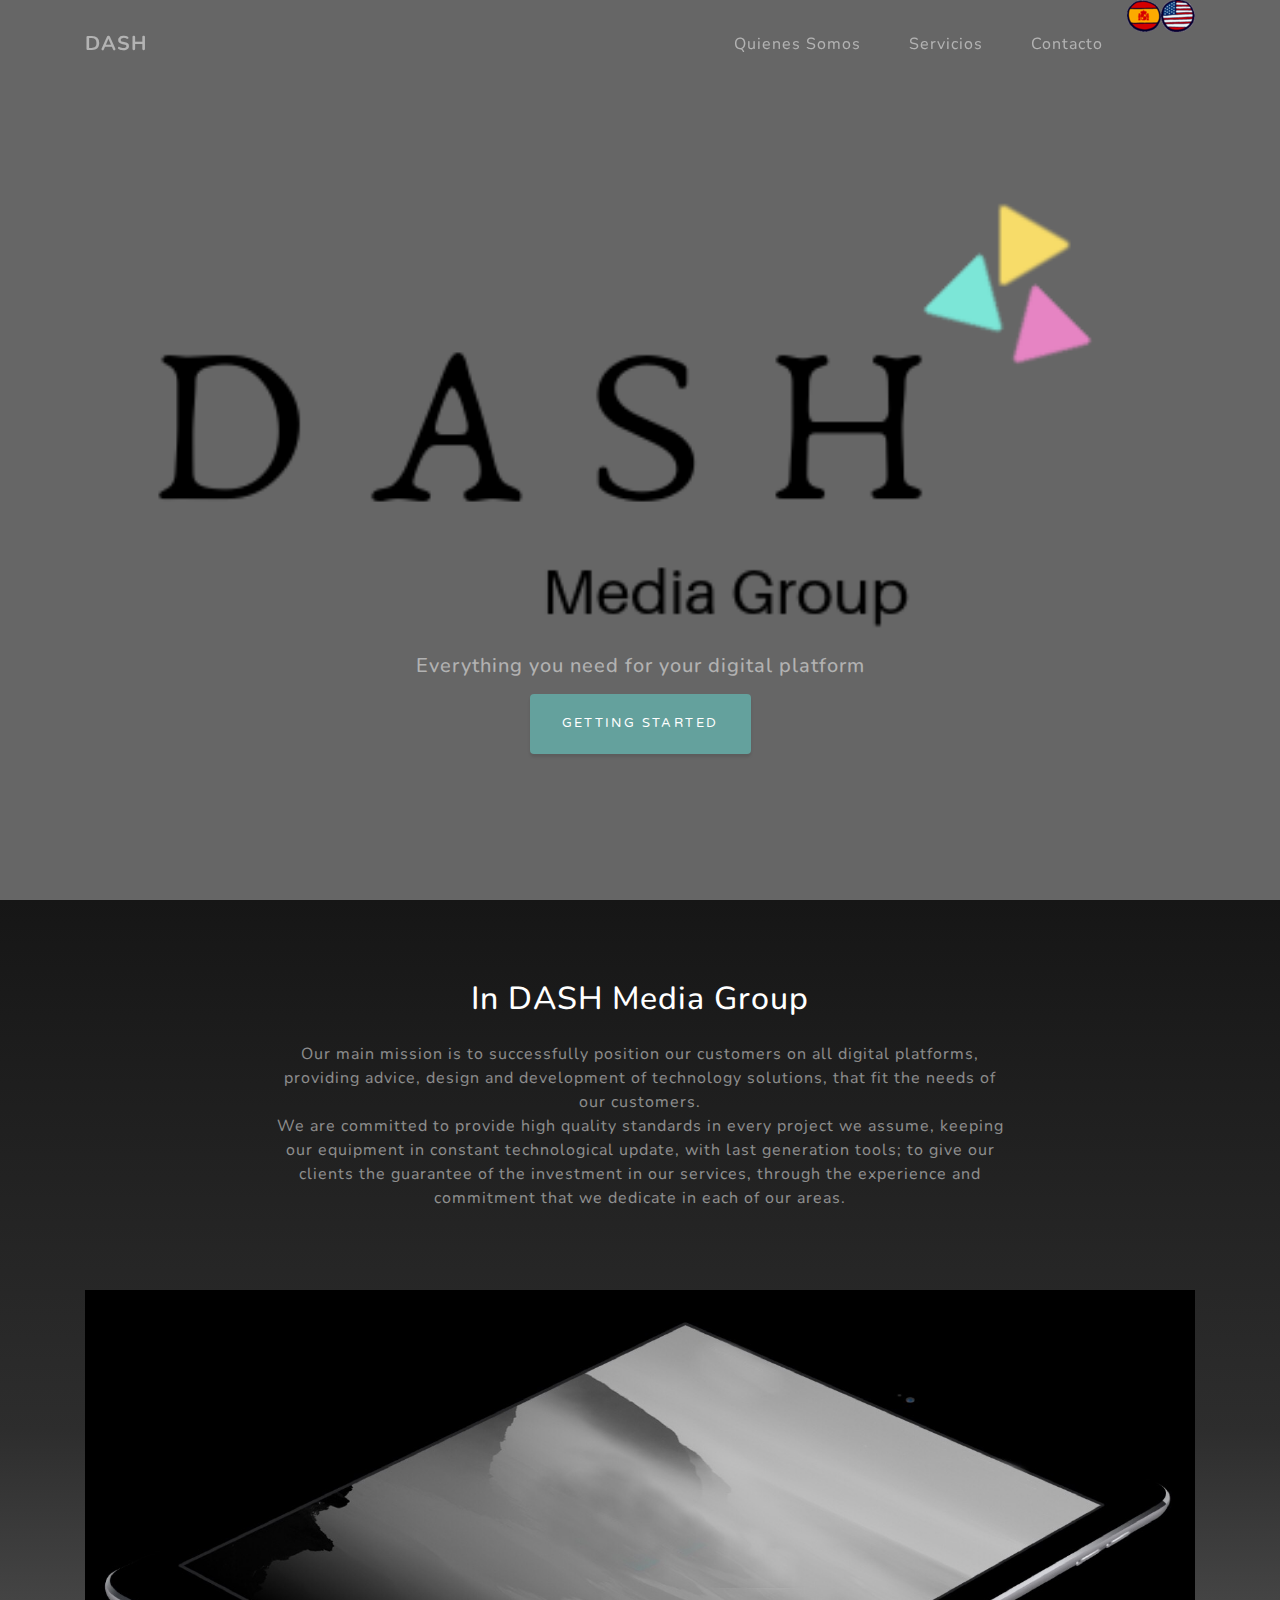
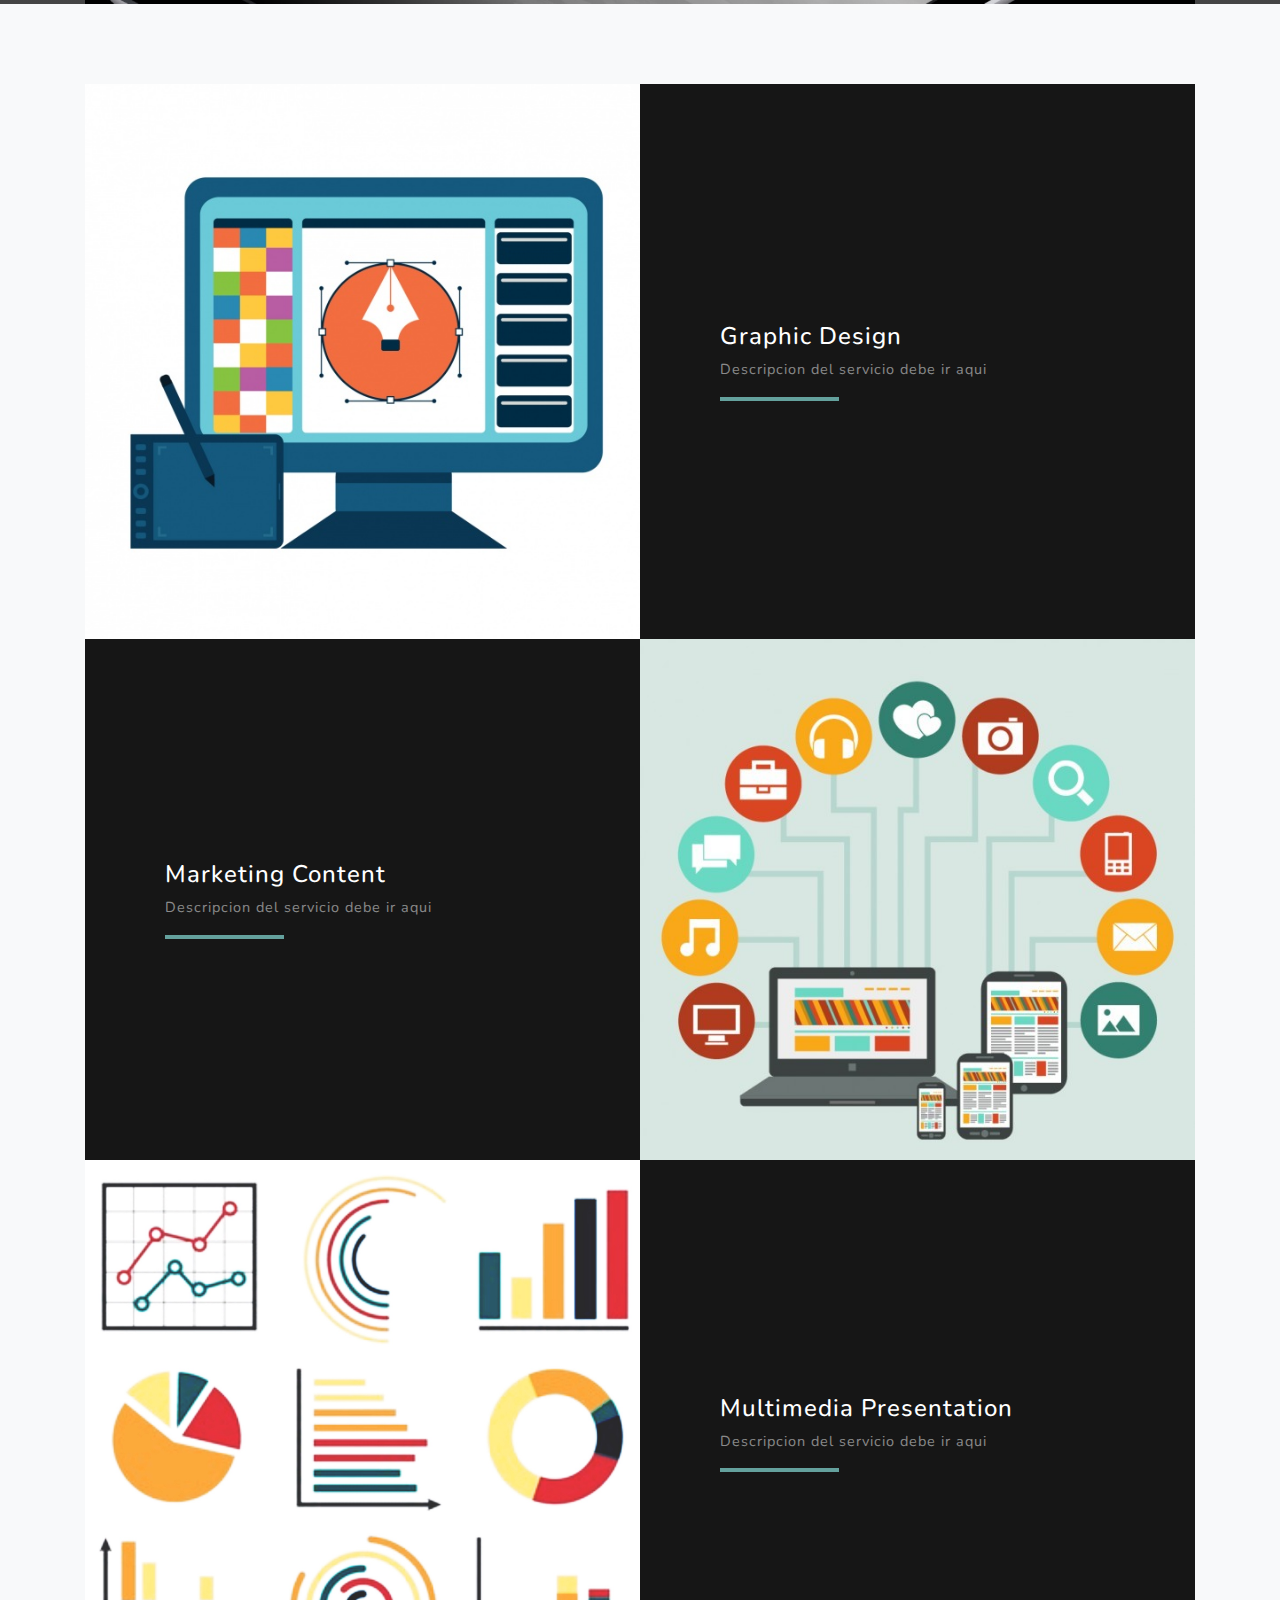
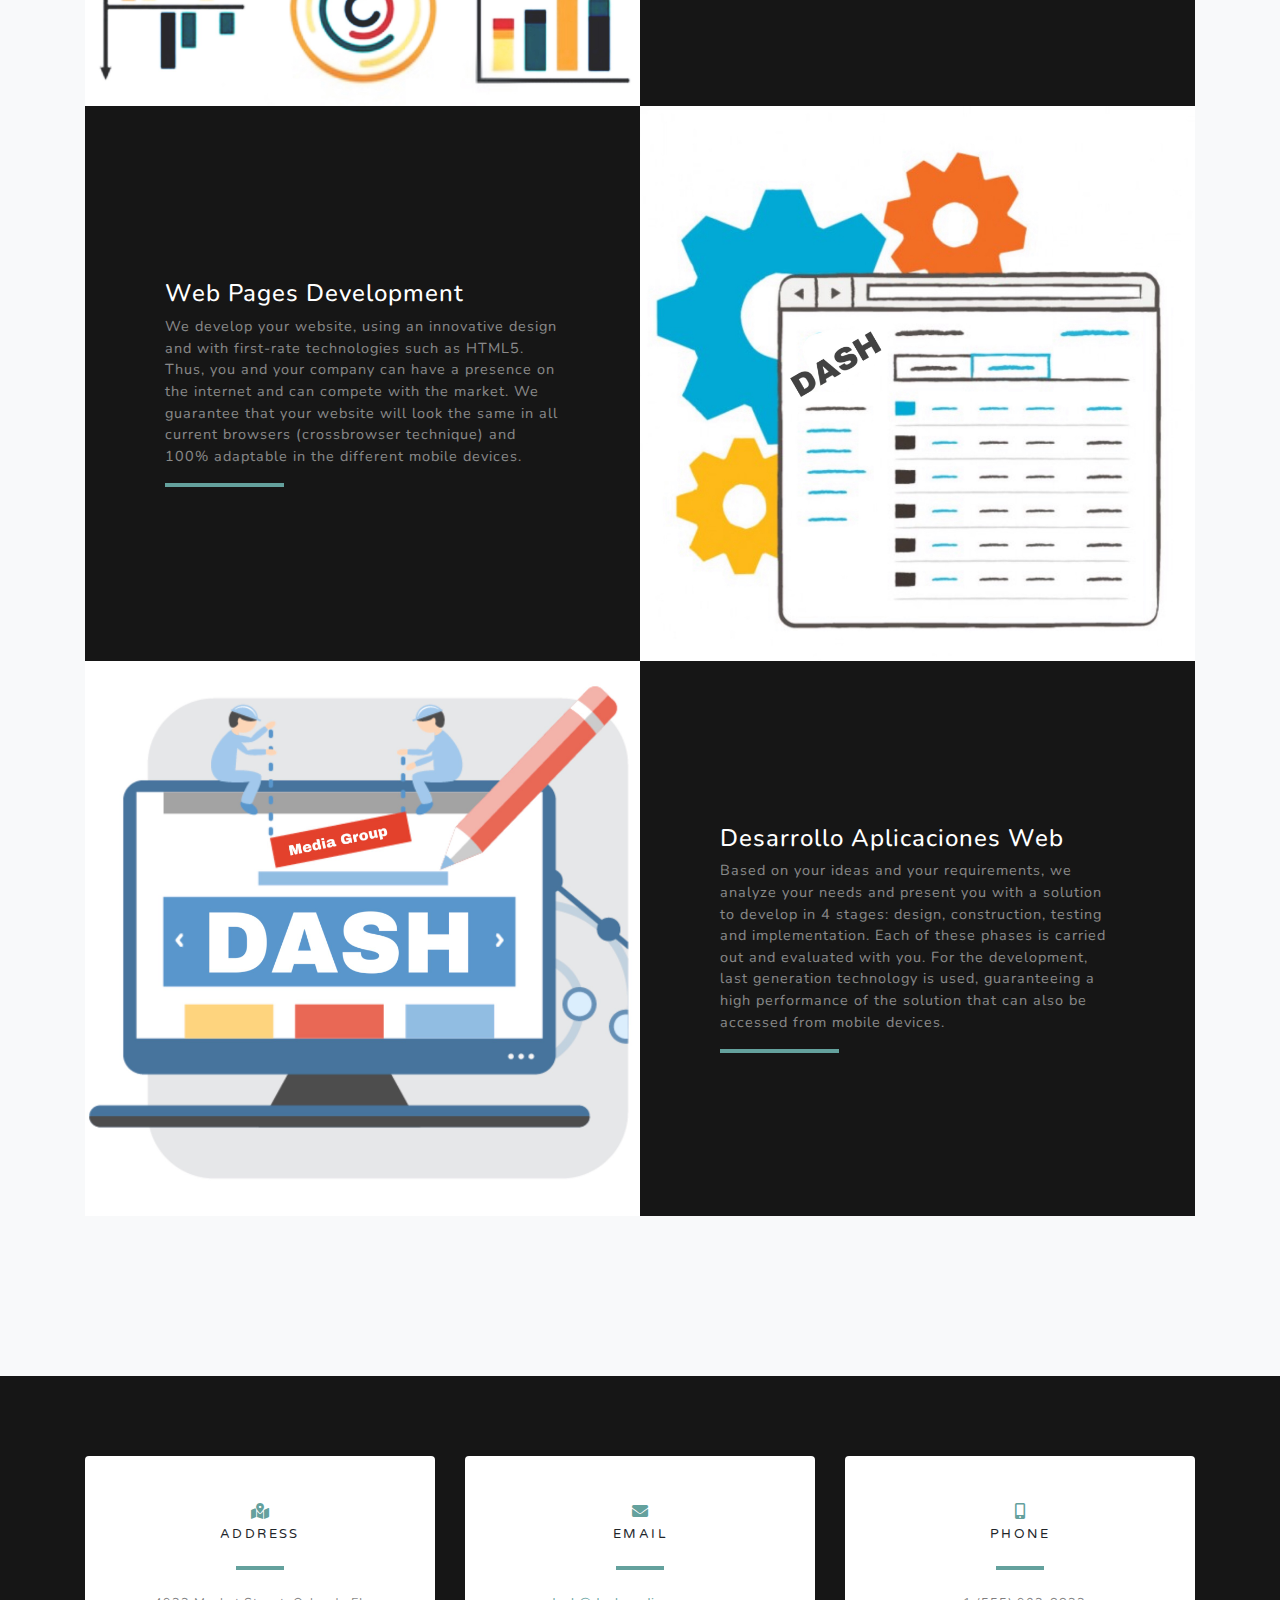
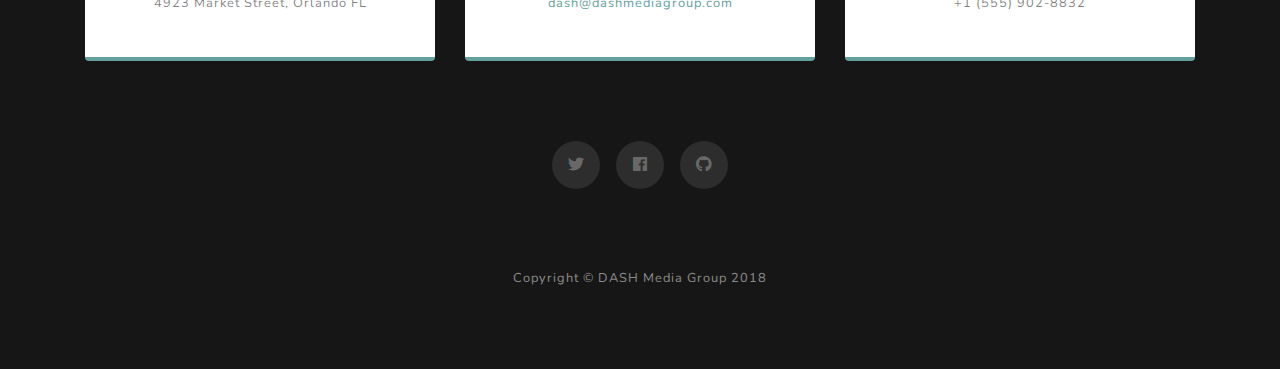
==== commit 63da2d15: "fixing img issue" ====
--- a/index.html
+++ b/index.html
@@ -7,6 +7,7 @@
     <meta name="viewport" content="width=device-width, initial-scale=1, shrink-to-fit=no">
     <meta name="description" content="">
     <meta name="author" content="">
+    <link rel="shortcut icon" href="img/favicon.png">
 
     <title>DASH Media Group</title>
 
@@ -94,7 +95,7 @@
             <!-- Project One Row -->
             <div class="row justify-content-center no-gutters mb-5 mb-lg-0">
               <div class="col-lg-6">
-                <img class="img-fluid" src="img/diseño-grafico.jpg" alt="">
+                <img class="img-fluid" src="img/diseno-grafico.jpg" alt="">
               </div>
               <div class="col-lg-6">
                 <div class="bg-black text-center h-100 project">
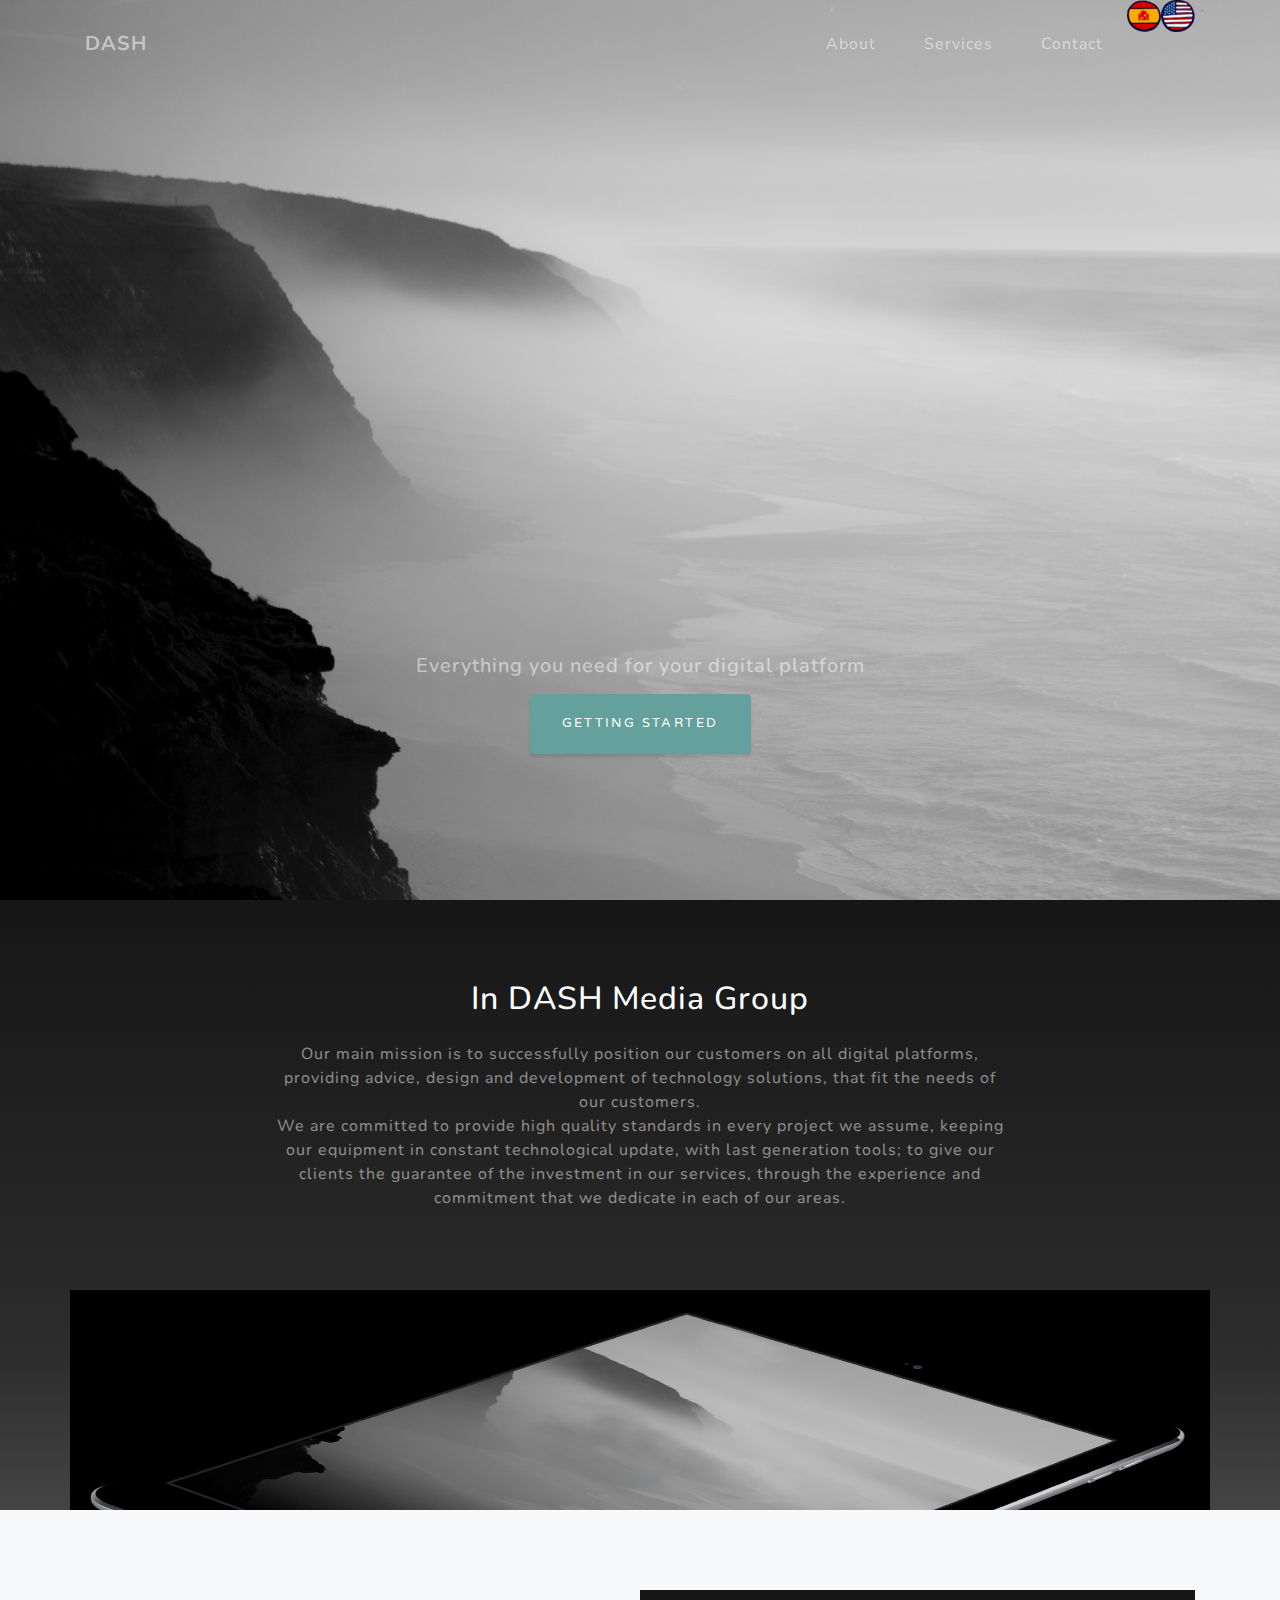
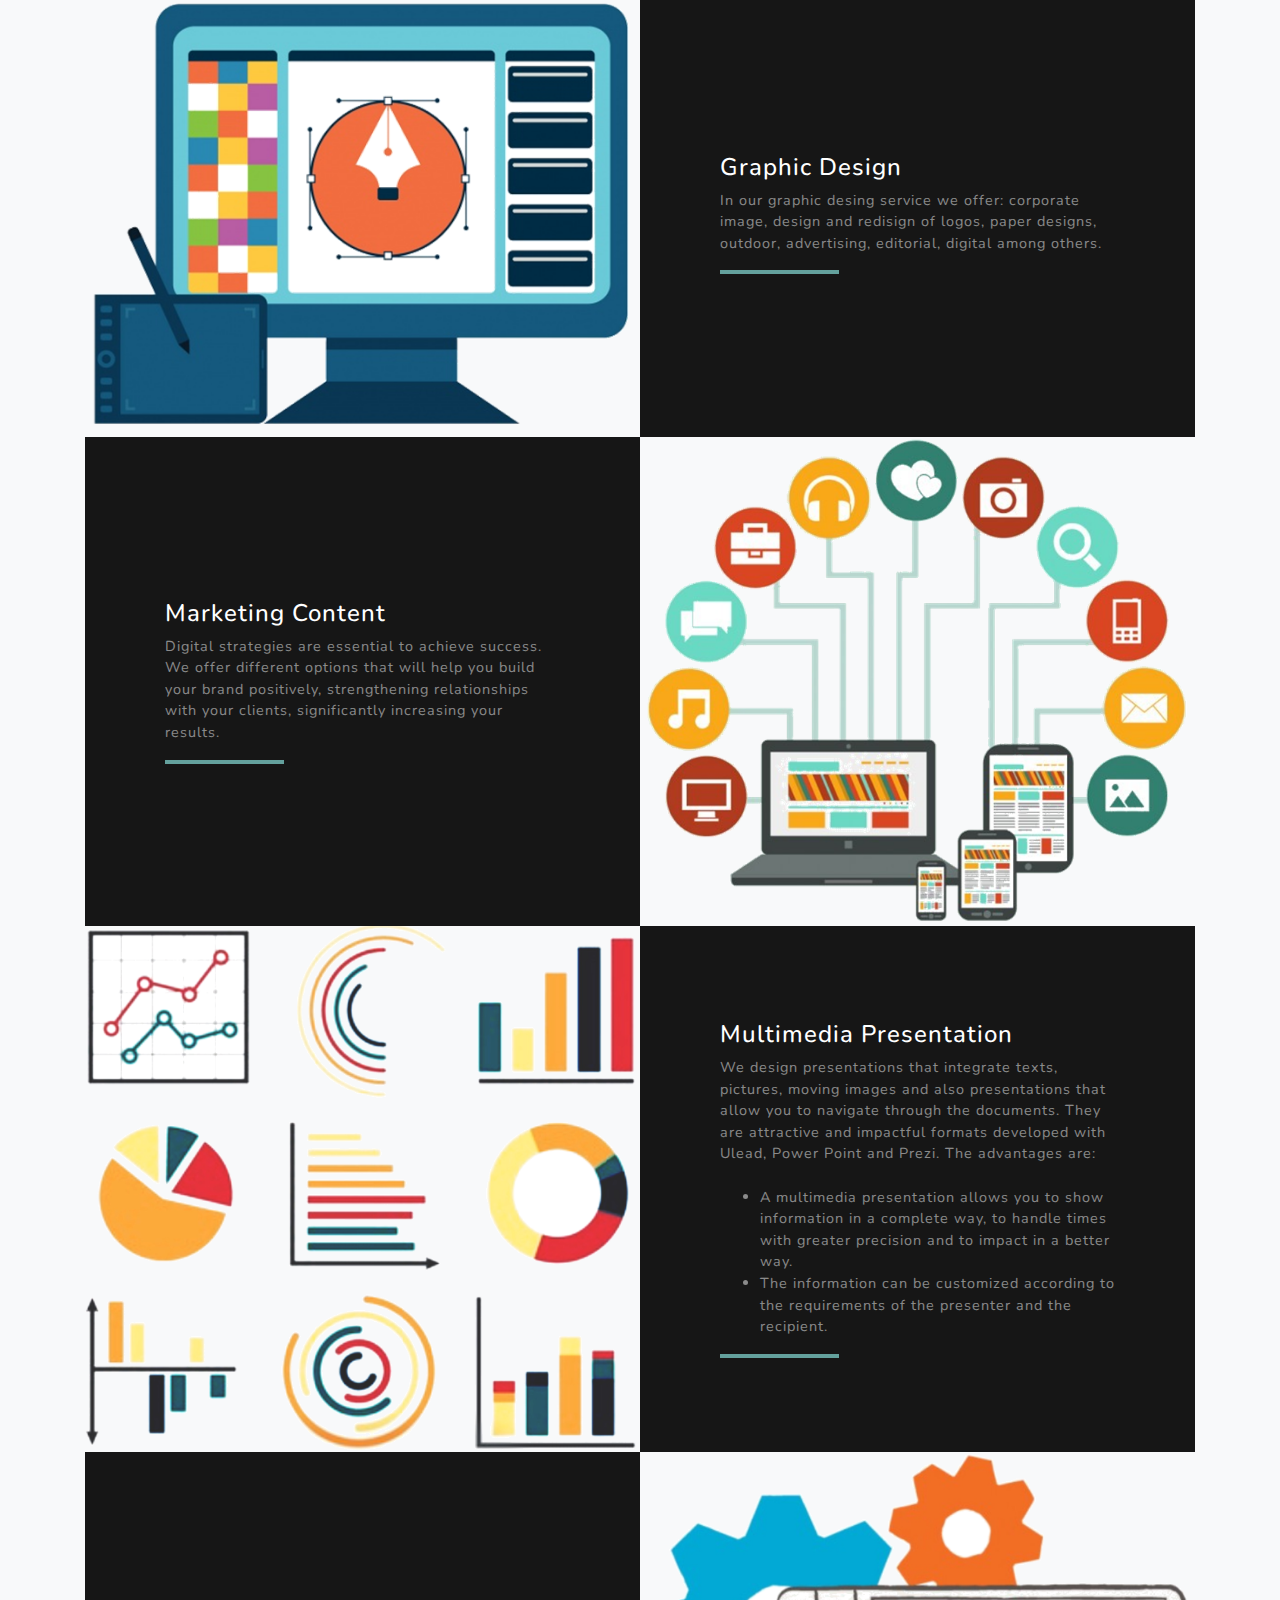
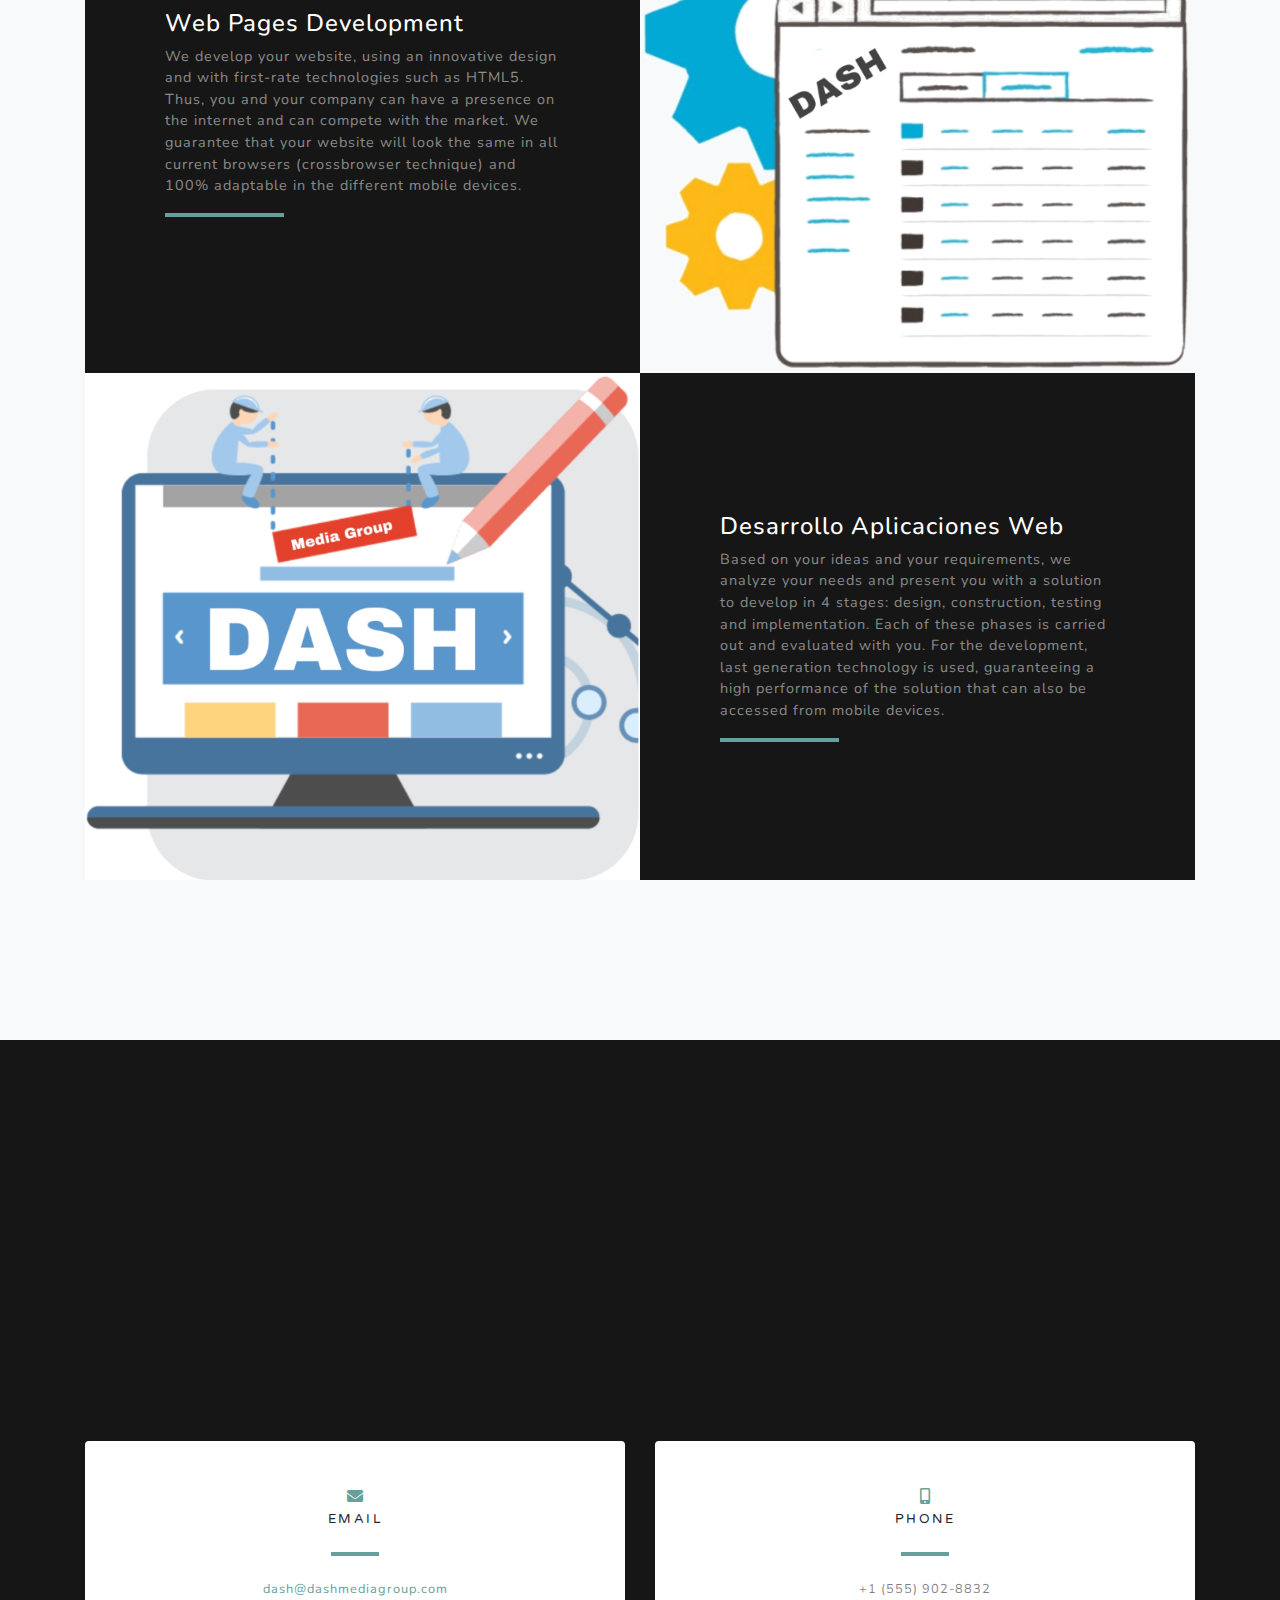
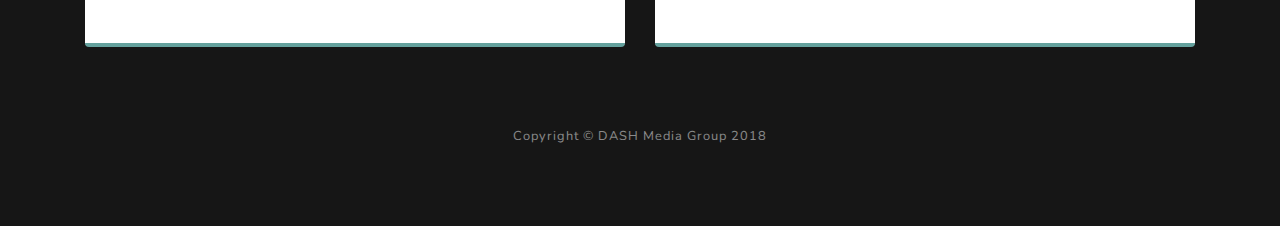
==== commit c6644ed5: "no message" ====
--- a/index.html
+++ b/index.html
@@ -40,13 +40,13 @@
         <div class="collapse navbar-collapse" id="navbarResponsive">
           <ul class="navbar-nav ml-auto">
             <li class="nav-item">
-              <a class="nav-link js-scroll-trigger" href="#about">Quienes Somos</a>
+              <a class="nav-link js-scroll-trigger" href="#about">About</a>
             </li>
             <li class="nav-item">
-              <a class="nav-link js-scroll-trigger" href="#projects">Servicios</a>
+              <a class="nav-link js-scroll-trigger" href="#projects">Services</a>
             </li>
             <li class="nav-item">
-              <a class="nav-link js-scroll-trigger" href="#contact">Contacto</a>
+              <a class="nav-link js-scroll-trigger" href="#contact">Contact</a>
             </li>
             <li>
               <a href="index_sp.html"><img src="img/spanish.png"></a>
@@ -68,10 +68,10 @@
             <a href="#about" class="btn btn-primary js-scroll-trigger">Getting Started</a>
           </div>
         </div>
-      </header>
+    </header>
 
     <!-- About Section -->
-    <section id="about" class="about-section text-center" style="padding-top: 5rem">
+    <section id="about" class="about-section text-center">
         <div class="container">
           <div class="row">
             <div class="col-lg-8 mx-auto">
@@ -84,107 +84,145 @@
         our clients the guarantee of the investment in our services, through the experience and commitment that we dedicate
         in each of our areas.</p>
             </div>
-          </div>
-          <img src="img/ipad.png" class="img-fluid" alt="">
-        </div>
-      </section>
+            <div id="ipad">
+              <!-- <img src="img/ipad.png" class="img-fluid" alt="" style="background-size:100% 100%"> -->
+            </div>
+            
+          </div>
+          
+        </div>
+    </section>
 
         <!-- Projects Section -->
-        <section id="projects" class="projects-section bg-light" style="padding-top: 5rem">
-          <div class="container">
-            <!-- Project One Row -->
-            <div class="row justify-content-center no-gutters mb-5 mb-lg-0">
-              <div class="col-lg-6">
-                <img class="img-fluid" src="img/diseno-grafico.jpg" alt="">
-              </div>
-              <div class="col-lg-6">
-                <div class="bg-black text-center h-100 project">
-                  <div class="d-flex h-100">
-                    <div class="project-text w-100 my-auto text-center text-lg-left">
-                      <h4 class="text-white">Graphic Design</h4>
-                      <p class="mb-0 text-white-50">Descripcion del servicio debe ir aqui</p>
-                      <hr class="d-none d-lg-block mb-0 ml-0">
-                    </div>
-                  </div>
-                </div>
-              </div>
-            </div>
+    <section id="projects" class="projects-section bg-light" style="padding-top: 5rem">
+      <div class="container">
+        <!-- Project One Row -->
+        <div class="row justify-content-center no-gutters mb-5 mb-lg-0">
+          <div class="col-lg-6">
+            <img class="img-fluid" src="img/diseno-grafico.png" alt="">
+          </div>
+          <div class="col-lg-6">
+            <div class="bg-black text-center h-100 project">
+              <div class="d-flex h-100">
+                <div class="project-text w-100 my-auto text-center text-lg-left">
+                  <h4 class="text-white">Graphic Design</h4>
+                  <p class="mb-0 text-white-50">In our graphic desing service we offer: corporate image,
+                    design and redisign of logos, paper designs, outdoor, advertising, editorial,
+                    digital among others.
+                  </p>
+                  <hr class="d-none d-lg-block mb-0 ml-0">
+                </div>
+              </div>
+            </div>
+          </div>
+        </div>
+
+        <div class="row justify-content-center no-gutters mb-5 mb-lg-0">
+          <div class="col-lg-6">
+            <div class="bg-black text-center h-100 project">
+              <div class="d-flex h-100">
+                <div class="project-text w-100 my-auto text-center text-lg-left">
+                  <h4 class="text-white">Marketing Content</h4>
+                  <p class="mb-0 text-white-50">Digital strategies are essential to achieve success.
+                    We offer different options that will help you build your brand positively, strengthening
+                    relationships with your clients, significantly increasing your results.
+                  </p>
+                  <hr class="d-none d-lg-block mb-0 ml-0">
+                </div>
+              </div>
+            </div>
+          </div>
+          <div class="col-lg-6">
+            <img class="img-fluid" src="img/marketing-contenido.jpg" alt="">
+          </div>
+        </div>
+
+        <div class="row justify-content-center no-gutters mb-5 mb-lg-0">
+          <div class="col-lg-6">
+            <img class="img-fluid" src="img/presentaciones-multimedia.jpg" alt="">
+          </div>
+          <div class="col-lg-6">
+            <div class="bg-black text-center h-100 project">
+              <div class="d-flex h-100">
+                <div class="project-text w-100 my-auto text-center text-lg-left">
+                  <h4 class="text-white">Multimedia Presentation</h4>
+                  <p class="mb-0 text-white-50">We design presentations that integrate texts, pictures, moving images
+                    and also presentations that allow you to navigate through the documents. They are attractive
+                    and impactful formats developed with Ulead, Power Point and Prezi. The advantages are:
+                  </p>
+                  <br>
+                  <ul class="mb-0 text-white-50">
+                      <li>A multimedia presentation allows you to show information in a complete way, to handle times 
+                        with greater precision and to impact in a better way.</li>
+                      <li>The information can be customized according to the requirements of the presenter and 
+                        the recipient.</li>
+                    </ul> 
+                  <hr class="d-none d-lg-block mb-0 ml-0">
+                </div>
+              </div>
+            </div>
+          </div>
+        </div>
+
+        <div class="row justify-content-center no-gutters mb-5 mb-lg-0">
+          <div class="col-lg-6">
+            <div class="bg-black text-center h-100 project">
+              <div class="d-flex h-100">
+                <div class="project-text w-100 my-auto text-center text-lg-left">
+                  <h4 class="text-white">Web Pages Development</h4>
+                  <p class="mb-0 text-white-50">
+                      We develop your website, using an innovative design and with first-rate technologies such as HTML5.
+                      Thus, you and your company can have a presence on the internet and can compete with the market. We guarantee that your website will look the same in all
+                      current browsers (crossbrowser technique) and 100% adaptable in the different mobile devices.</p>
+                  <hr class="d-none d-lg-block mb-0 ml-0">
+                </div>
+              </div>
+            </div>
+          </div>
+          <div class="col-lg-6">
+              <img class="img-fluid" src="img/desarrollo-pag-web.jpg" alt="">
+          </div>
+        </div>
+
+        <div class="row justify-content-center no-gutters mb-5 mb-lg-0">
+          <div class="col-lg-6">
+            <img class="img-fluid" src="img/aplicaciones-web.jpg" alt="">
+          </div>
+          <div class="col-lg-6">
+            <div class="bg-black text-center h-100 project">
+              <div class="d-flex h-100">
+                <div class="project-text w-100 my-auto text-center text-lg-left">
+                  <h4 class="text-white">Desarrollo Aplicaciones Web</h4>
+                  <p class="mb-0 text-white-50">
+                      Based on your ideas and your requirements, we analyze your needs and present you with a solution to
+                      develop in 4 stages: design, construction, testing and implementation. Each of these phases is carried out and evaluated with you. For the development,
+                      last generation technology is used, guaranteeing a high performance of the solution that can also be accessed from mobile devices.
+                      </p>
+                  <hr class="d-none d-lg-block mb-0 ml-0">
+                </div>
+              </div>
+            </div>
+          </div>
+        </div>
+    </section>
     
-            <div class="row justify-content-center no-gutters mb-5 mb-lg-0">
-              <div class="col-lg-6">
-                <div class="bg-black text-center h-100 project">
-                  <div class="d-flex h-100">
-                    <div class="project-text w-100 my-auto text-center text-lg-left">
-                      <h4 class="text-white">Marketing Content</h4>
-                      <p class="mb-0 text-white-50">Descripcion del servicio debe ir aqui</p>
-                      <hr class="d-none d-lg-block mb-0 ml-0">
-                    </div>
-                  </div>
-                </div>
-              </div>
-              <div class="col-lg-6">
-                <img class="img-fluid" src="img/marketing-contenido.jpg" alt="">
-              </div>
-            </div>
+    <section id="signup" class="signup-section">
+        <div class="container">
+          <div class="row">
+            <div class="col-md-10 col-lg-8 mx-auto text-center">
     
-            <div class="row justify-content-center no-gutters mb-5 mb-lg-0">
-              <div class="col-lg-6">
-                <img class="img-fluid" src="img/presentaciones-multimedia.jpg" alt="">
-              </div>
-              <div class="col-lg-6">
-                <div class="bg-black text-center h-100 project">
-                  <div class="d-flex h-100">
-                    <div class="project-text w-100 my-auto text-center text-lg-left">
-                      <h4 class="text-white">Multimedia Presentation</h4>
-                      <p class="mb-0 text-white-50">Descripcion del servicio debe ir aqui</p>
-                      <hr class="d-none d-lg-block mb-0 ml-0">
-                    </div>
-                  </div>
-                </div>
-              </div>
-            </div>
+              <!-- <i class="far fa-paper-plane fa-2x mb-2 text-white"></i>
+              <h2 class="text-white mb-5">Subscribe to receive updates!</h2>
     
-            <div class="row justify-content-center no-gutters mb-5 mb-lg-0">
-              <div class="col-lg-6">
-                <div class="bg-black text-center h-100 project">
-                  <div class="d-flex h-100">
-                    <div class="project-text w-100 my-auto text-center text-lg-left">
-                      <h4 class="text-white">Web Pages Development</h4>
-                      <p class="mb-0 text-white-50">
-                          We develop your website, using an innovative design and with first-rate technologies such as HTML5.
-                          Thus, you and your company can have a presence on the internet and can compete with the market. We guarantee that your website will look the same in all
-                          current browsers (crossbrowser technique) and 100% adaptable in the different mobile devices.</p>
-                      <hr class="d-none d-lg-block mb-0 ml-0">
-                    </div>
-                  </div>
-                </div>
-              </div>
-              <div class="col-lg-6">
-                  <img class="img-fluid" src="img/desarrollo-pag-web.jpg" alt="">
-              </div>
-            </div>
+              <form class="form-inline d-flex">
+                <input type="email" class="form-control flex-fill mr-0 mr-sm-2 mb-3 mb-sm-0" id="inputEmail" placeholder="Enter email address...">
+                <button type="submit" class="btn btn-primary mx-auto">Subscribe</button>
+              </form> -->
     
-            <div class="row justify-content-center no-gutters mb-5 mb-lg-0">
-              <div class="col-lg-6">
-                <img class="img-fluid" src="img/aplicaciones-web.jpg" alt="">
-              </div>
-              <div class="col-lg-6">
-                <div class="bg-black text-center h-100 project">
-                  <div class="d-flex h-100">
-                    <div class="project-text w-100 my-auto text-center text-lg-left">
-                      <h4 class="text-white">Desarrollo Aplicaciones Web</h4>
-                      <p class="mb-0 text-white-50">
-                          Based on your ideas and your requirements, we analyze your needs and present you with a solution to
-                          develop in 4 stages: design, construction, testing and implementation. Each of these phases is carried out and evaluated with you. For the development,
-                          last generation technology is used, guaranteeing a high performance of the solution that can also be accessed from mobile devices.
-                          </p>
-                      <hr class="d-none d-lg-block mb-0 ml-0">
-                    </div>
-                  </div>
-                </div>
-              </div>
-            </div>
-          </section>
+            </div>
+          </div>
+        </div>
+    </section>
 
     <!-- Contact Section -->
     <section id="contact" class="contact-section bg-black">
@@ -192,7 +230,7 @@
 
         <div class="row">
 
-          <div class="col-md-4 mb-3 mb-md-0">
+          <!-- <div class="col-md-4 mb-3 mb-md-0">
             <div class="card py-4 h-100">
               <div class="card-body text-center">
                 <i class="fas fa-map-marked-alt text-primary mb-2"></i>
@@ -201,9 +239,9 @@
                 <div class="small text-black-50">4923 Market Street, Orlando FL</div>
               </div>
             </div>
-          </div>
-
-          <div class="col-md-4 mb-3 mb-md-0">
+          </div> -->
+
+          <div class="col-md-6 mb-3 mb-md-0">
             <div class="card py-4 h-100">
               <div class="card-body text-center">
                 <i class="fas fa-envelope text-primary mb-2"></i>
@@ -216,7 +254,7 @@
             </div>
           </div>
 
-          <div class="col-md-4 mb-3 mb-md-0">
+          <div class="col-md-6 mb-3 mb-md-0">
             <div class="card py-4 h-100">
               <div class="card-body text-center">
                 <i class="fas fa-mobile-alt text-primary mb-2"></i>
@@ -228,7 +266,7 @@
           </div>
         </div>
 
-        <div class="social d-flex justify-content-center">
+        <!-- <div class="social d-flex justify-content-center">
           <a href="#" class="mx-2">
             <i class="fab fa-twitter"></i>
           </a>
@@ -238,7 +276,7 @@
           <a href="#" class="mx-2">
             <i class="fab fa-github"></i>
           </a>
-        </div>
+        </div> -->
 
       </div>
     </section>
--- a/css/grayscale.min.css
+++ b/css/grayscale.min.css
@@ -1,6 +1,320 @@
-/*!
- * Start Bootstrap - Grayscale v5.0.2 (https://startbootstrap.com/template-overviews/grayscale)
- * Copyright 2013-2018 Start Bootstrap
- * Licensed under MIT (https://github.com/BlackrockDigital/startbootstrap-grayscale/blob/master/LICENSE)
- */#mainNav{min-height:56px;background-color:#fff}#mainNav .navbar-toggler{font-size:80%;padding:.75rem;color:#64a19d;border:1px solid #64a19d}#mainNav .navbar-toggler:focus{outline:0}#mainNav .navbar-brand{color:#161616;font-weight:700;padding:.9rem 0}#mainNav .navbar-nav .nav-item:hover{color:fade(white,80%);outline:0;background-color:transparent}#mainNav .navbar-nav .nav-item:active,#mainNav .navbar-nav .nav-item:focus{outline:0;background-color:transparent}@media (min-width:992px){#mainNav{padding-top:0;padding-bottom:0;border-bottom:none;background-color:transparent;-webkit-transition:background-color .3s ease-in-out;transition:background-color .3s ease-in-out}#mainNav .navbar-brand{padding:.5rem 0;color:rgba(255,255,255,.5)}#mainNav .nav-link{-webkit-transition:none;transition:none;padding:2rem 1.5rem;color:rgba(255,255,255,.5)}#mainNav .nav-link:hover{color:rgba(255,255,255,.75)}#mainNav .nav-link:active{color:#fff}#mainNav.navbar-shrink{background-color:#fff}#mainNav.navbar-shrink .navbar-brand{color:#161616}#mainNav.navbar-shrink .nav-link{color:#161616;padding:1.5rem 1.5rem 1.25rem;border-bottom:.25rem solid transparent}#mainNav.navbar-shrink .nav-link:hover{color:#64a19d}#mainNav.navbar-shrink .nav-link:active{color:#467370}#mainNav.navbar-shrink .nav-link.active{color:#64a19d;outline:0;border-bottom:.25rem solid #64a19d}}.masthead{position:relative;width:100%;height:auto;min-height:35rem;padding:15rem 0;
-    background:url(../img/DASH.png);background:url(../img/DASH.png);background-position:center;background-repeat:no-repeat;background-attachment:scroll;background-size:cover}.masthead h1{font-family:'Varela Round';font-size:2.5rem;line-height:2.5rem;letter-spacing:.8rem;background:-webkit-linear-gradient(rgba(255,255,255,.9),rgba(255,255,255,0));-webkit-text-fill-color:transparent;-webkit-background-clip:text}.masthead h2{max-width:20rem;font-size:1rem}@media (min-width:768px){.masthead h1{font-size:4rem;line-height:4rem}}@media (min-width:992px){.masthead{height:100vh;padding:0}.masthead h1{font-size:6.5rem;line-height:6.5rem;letter-spacing:.8rem}.masthead h2{max-width:30rem;font-size:1.25rem}}.btn{-webkit-box-shadow:0 .1875rem .1875rem 0 rgba(0,0,0,.1)!important;box-shadow:0 .1875rem .1875rem 0 rgba(0,0,0,.1)!important;padding:1.25rem 2rem;font-family:'Varela Round';font-size:80%;text-transform:uppercase;letter-spacing:.15rem;border:0}.btn-primary{background-color:#64a19d}.btn-primary:hover{background-color:#4f837f}.btn-primary:focus{background-color:#4f837f;color:#fff}.btn-primary:active{background-color:#467370!important}.about-section{padding-top:10rem;background:-webkit-gradient(linear,left top,left bottom,from(#161616),color-stop(75%,rgba(22,22,22,.9)),to(rgba(22,22,22,.8)));background:linear-gradient(to bottom,#161616 0,rgba(22,22,22,.9) 75%,rgba(22,22,22,.8) 100%)}.about-section p{margin-bottom:5rem}.projects-section{padding:10rem 0}.projects-section .featured-text{padding:2rem}@media (min-width:992px){.projects-section .featured-text{padding:0 0 0 2rem;border-left:.5rem solid #64a19d}}.projects-section .project-text{padding:3rem;font-size:90%}@media (min-width:992px){.projects-section .project-text{padding:5rem}.projects-section .project-text hr{border-color:#64a19d;border-width:.25rem;width:30%}}.signup-section{padding:10rem 0;background:-webkit-gradient(linear,left top,left bottom,from(rgba(22,22,22,.1)),color-stop(75%,rgba(22,22,22,.5)),to(#161616)),url(../img/bg-signup.jpg);background:linear-gradient(to bottom,rgba(22,22,22,.1) 0,rgba(22,22,22,.5) 75%,#161616 100%),url(../img/bg-signup.jpg);background-position:center;background-repeat:no-repeat;background-attachment:scroll;background-size:cover}.signup-section .form-inline input{-webkit-box-shadow:0 .1875rem .1875rem 0 rgba(0,0,0,.1)!important;box-shadow:0 .1875rem .1875rem 0 rgba(0,0,0,.1)!important;padding:1.25rem 2rem;height:auto;font-family:'Varela Round';font-size:80%;text-transform:uppercase;letter-spacing:.15rem;border:0}.contact-section{padding:5rem 0 0}.contact-section .card{border:0;border-bottom:.25rem solid #64a19d}.contact-section .card h4{font-size:.8rem;font-family:'Varela Round';text-transform:uppercase;letter-spacing:.15rem}.contact-section .card hr{border-color:#64a19d;border-width:.25rem;width:3rem}.contact-section .social{margin-top:5rem}.contact-section .social a{text-align:center;height:3rem;width:3rem;background:rgba(255,255,255,.1);border-radius:100%;line-height:3rem;color:rgba(255,255,255,.3)}.contact-section .social a:hover{color:rgba(255,255,255,.5)}.contact-section .social a:active{color:#fff}body{font-family:Nunito;letter-spacing:.0625em}a{color:#64a19d}a:focus,a:hover{text-decoration:none;color:#3c6360}.bg-black{background-color:#161616!important}.bg-primary{background-color:#64a19d!important}.text-primary{color:#64a19d!important}footer{padding:5rem 0}+/*! * Start Bootstrap - Grayscale v5.0.5 (https://startbootstrap.com/template-overviews/grayscale) * Copyright 2013-2019 Start Bootstrap * Licensed under MIT (https://github.com/BlackrockDigital/startbootstrap-grayscale/blob/master/LICENSE) */
+#mainNav{
+    min-height:56px;
+    background-color:#fff
+}
+#mainNav .navbar-toggler{
+    font-size:80%;
+    padding:.75rem;
+    color:#64a19d;
+    border:1px solid #64a19d
+}
+#mainNav .navbar-toggler:focus{
+    outline:0
+}
+#mainNav .navbar-brand{
+    color:#161616;
+    font-weight:700;
+    padding:.9rem 0
+}
+#mainNav .navbar-nav .nav-item:hover{
+    color:fade(white,80%);
+    outline:0;
+    background-color:transparent
+}
+#mainNav .navbar-nav .nav-item:active,#mainNav .navbar-nav .nav-item:focus{
+    outline:0;
+    background-color:transparent
+}
+@media (min-width:992px){
+    #mainNav{
+        padding-top:0;
+        padding-bottom:0;
+        border-bottom:none;
+        background-color:transparent;
+        -webkit-transition:background-color .3s ease-in-out;
+        transition:background-color .3s ease-in-out
+    }
+    #mainNav .navbar-brand{
+        padding:.5rem 0;
+        color:rgba(255,255,255,.5)
+    }
+    #mainNav .nav-link{
+        -webkit-transition:none;
+        transition:none;
+        padding:2rem 1.5rem;
+        color:rgba(255,255,255,.5)
+    }
+    #mainNav .nav-link:hover{
+        color:rgba(255,255,255,.75)
+    }
+    #mainNav .nav-link:active{
+        color:#fff
+    }
+    #mainNav.navbar-shrink{
+        background-color:#fff
+    }
+    #mainNav.navbar-shrink .navbar-brand{
+        color:#161616
+    }
+    #mainNav.navbar-shrink .nav-link{
+        color:#161616;
+        padding:1.5rem 1.5rem 1.25rem;
+        border-bottom:.25rem solid transparent
+    }
+    #mainNav.navbar-shrink .nav-link:hover{
+        color:#64a19d
+    }
+    #mainNav.navbar-shrink .nav-link:active{
+        color:#467370
+    }
+    #mainNav.navbar-shrink .nav-link.active{
+        color:#64a19d;
+        outline:0;
+        border-bottom:.25rem solid #64a19d
+    }
+}
+.masthead{
+    --position:relative;
+    --width:100%;
+    --height:auto;
+    --min-height:35rem;
+    --padding:15rem 0;
+    padding-top:10rem;
+    padding-bottom:calc(10rem - 72px);
+    --background:-webkit-gradient(linear,left top,left bottom,from(rgba(22,22,22,.1)),color-stop(75%,rgba(22,22,22,.5)),to(#161616)),url(../img/bg-masthead.jpg);
+    background:url(../img/bg-masthead.jpg);
+    background-position:center;
+    background-repeat:no-repeat;
+    background-attachment:scroll;
+    background-size:cover
+}
+.masthead h1{
+    font-family:'Varela Round';
+    font-size:2.5rem;
+    line-height:2.5rem;
+    letter-spacing:.8rem;
+    background:-webkit-linear-gradient(rgba(255,255,255,.9),rgba(255,255,255,0));
+    -webkit-text-fill-color:transparent;
+    -webkit-background-clip:text
+}
+.masthead h2{
+    max-width:20rem;
+    font-size:1rem
+}
+@media (min-width:768px){
+    .masthead h1{
+        font-size:4rem;
+        line-height:4rem
+    }
+}
+@media (min-width:992px){
+    .masthead{
+        height:100vh;
+        padding:0
+    }
+    .masthead h1{
+        font-size:6.5rem;
+        line-height:6.5rem;
+        letter-spacing:.8rem
+    }
+    .masthead h2{
+        max-width:30rem;
+        font-size:1.25rem
+    }
+}
+
+.masthead_sp{
+    --position:relative;
+    --width:100%;
+    --height:auto;
+    --min-height:35rem;
+    --padding:15rem 0;
+    padding-top:10rem;
+    padding-bottom:calc(10rem - 72px);
+    --background:-webkit-gradient(linear,left top,left bottom,from(rgba(22,22,22,.1)),color-stop(75%,rgba(22,22,22,.5)),to(#161616)),url(../img/bg-masthead.jpg);
+    background:url(../img/bg-masthead.jpg);
+    background-position:center;
+    background-repeat:no-repeat;
+    background-attachment:scroll;
+    background-size:cover
+}
+.masthead_sp h1{
+    font-family:'Varela Round';
+    font-size:2.5rem;
+    line-height:2.5rem;
+    letter-spacing:.8rem;
+    background:-webkit-linear-gradient(rgba(255,255,255,.9),rgba(255,255,255,0));
+    -webkit-text-fill-color:transparent;
+    -webkit-background-clip:text
+}
+.masthead_sp h2{
+    max-width:20rem;
+    font-size:1rem
+}
+@media (min-width:768px){
+    .masthead_sp h1{
+        font-size:4rem;
+        line-height:4rem
+    }
+}
+@media (min-width:992px){
+    .masthead_sp{
+        height:100vh;
+        padding:0
+    }
+    .masthead_sp h1{
+        font-size:6.5rem;
+        line-height:6.5rem;
+        letter-spacing:.8rem
+    }
+    .masthead_sp h2{
+        max-width:30rem;
+        font-size:1.25rem
+    }
+}
+.btn{
+    -webkit-box-shadow:0 .1875rem .1875rem 0 rgba(0,0,0,.1)!important;
+    box-shadow:0 .1875rem .1875rem 0 rgba(0,0,0,.1)!important;
+    padding:1.25rem 2rem;
+    font-family:'Varela Round';
+    font-size:80%;
+    text-transform:uppercase;
+    letter-spacing:.15rem;
+    border:0
+}
+.btn-primary{
+    background-color:#64a19d
+}
+.btn-primary:hover{
+    background-color:#4f837f
+}
+.btn-primary:focus{
+    background-color:#4f837f;
+    color:#fff
+}
+.btn-primary:active{
+    background-color:#467370!important
+}
+.about-section{
+    padding-top:5rem;
+    background:-webkit-gradient(linear,left top,left bottom,from(#161616),color-stop(75%,rgba(22,22,22,.9)),to(rgba(22,22,22,.8)));
+    background:linear-gradient(to bottom,#161616 0,rgba(22,22,22,.9) 75%,rgba(22,22,22,.8) 100%);
+}
+.about-section p{
+    margin-bottom:5rem
+}
+.projects-section{
+    padding:10rem 0
+}
+.projects-section .featured-text{
+    padding:2rem
+}
+@media (min-width:992px){
+    .projects-section .featured-text{
+        padding:0 0 0 2rem;
+        border-left:.5rem solid #64a19d
+    }
+}
+.projects-section .project-text{
+    padding:3rem;
+    font-size:90%
+}
+@media (min-width:992px){
+    .projects-section .project-text{
+        padding:5rem
+    }
+    .projects-section .project-text hr{
+        border-color:#64a19d;
+        border-width:.25rem;
+        width:30%
+    }
+}
+.signup-section{
+    padding:10rem 0;
+    --background:-webkit-gradient(linear,left top,left bottom,from(rgba(22,22,22,.1)),color-stop(75%,rgba(22,22,22,.5)),to(#161616)),url(../img/bg-signup.jpg);
+    --background:linear-gradient(to bottom,rgba(22,22,22,.1) 0,rgba(22,22,22,.5) 75%,#161616 100%),url(../img/bg-signup.jpg);
+    background-position:center;
+    background-repeat:no-repeat;
+    background-attachment:scroll;
+    background-size:cover;
+    background-color: #161616
+}
+.signup-section .form-inline input{
+    -webkit-box-shadow:0 .1875rem .1875rem 0 rgba(0,0,0,.1)!important;
+    box-shadow:0 .1875rem .1875rem 0 rgba(0,0,0,.1)!important;
+    padding:1.25rem 2rem;
+    height:auto;
+    font-family:'Varela Round';
+    font-size:80%;
+    text-transform:uppercase;
+    letter-spacing:.15rem;
+    border:0
+}
+.contact-section{
+    padding:5rem 0 0
+}
+.contact-section .card{
+    border:0;
+    border-bottom:.25rem solid #64a19d
+}
+.contact-section .card h4{
+    font-size:.8rem;
+    font-family:'Varela Round';
+    text-transform:uppercase;
+    letter-spacing:.15rem
+}
+.contact-section .card hr{
+    border-color:#64a19d;
+    border-width:.25rem;
+    width:3rem
+}
+.contact-section .social{
+    margin-top:5rem
+}
+.contact-section .social a{
+    text-align:center;
+    height:3rem;
+    width:3rem;
+    background:rgba(255,255,255,.1);
+    border-radius:100%;
+    line-height:3rem;
+    color:rgba(255,255,255,.3)
+}
+.contact-section .social a:hover{
+    color:rgba(255,255,255,.5)
+}
+.contact-section .social a:active{
+    color:#fff
+}
+body{
+    font-family:Nunito;
+    letter-spacing:.0625em
+}
+a{
+    color:#64a19d
+}
+a:focus,a:hover{
+    text-decoration:none;
+    color:#3c6360
+}
+.bg-black{
+    background-color:#161616!important
+}
+.bg-primary{
+    background-color:#64a19d!important
+}
+.text-primary{
+    color:#64a19d!important
+}
+footer{
+    padding:5rem 0
+}
+
+#ipad {
+    width: 100%;
+    height: 220px;
+    background-image: url('../img/ipad.png');
+    background-size: 100% 100%;
+    --border: 1px solid red;
+  }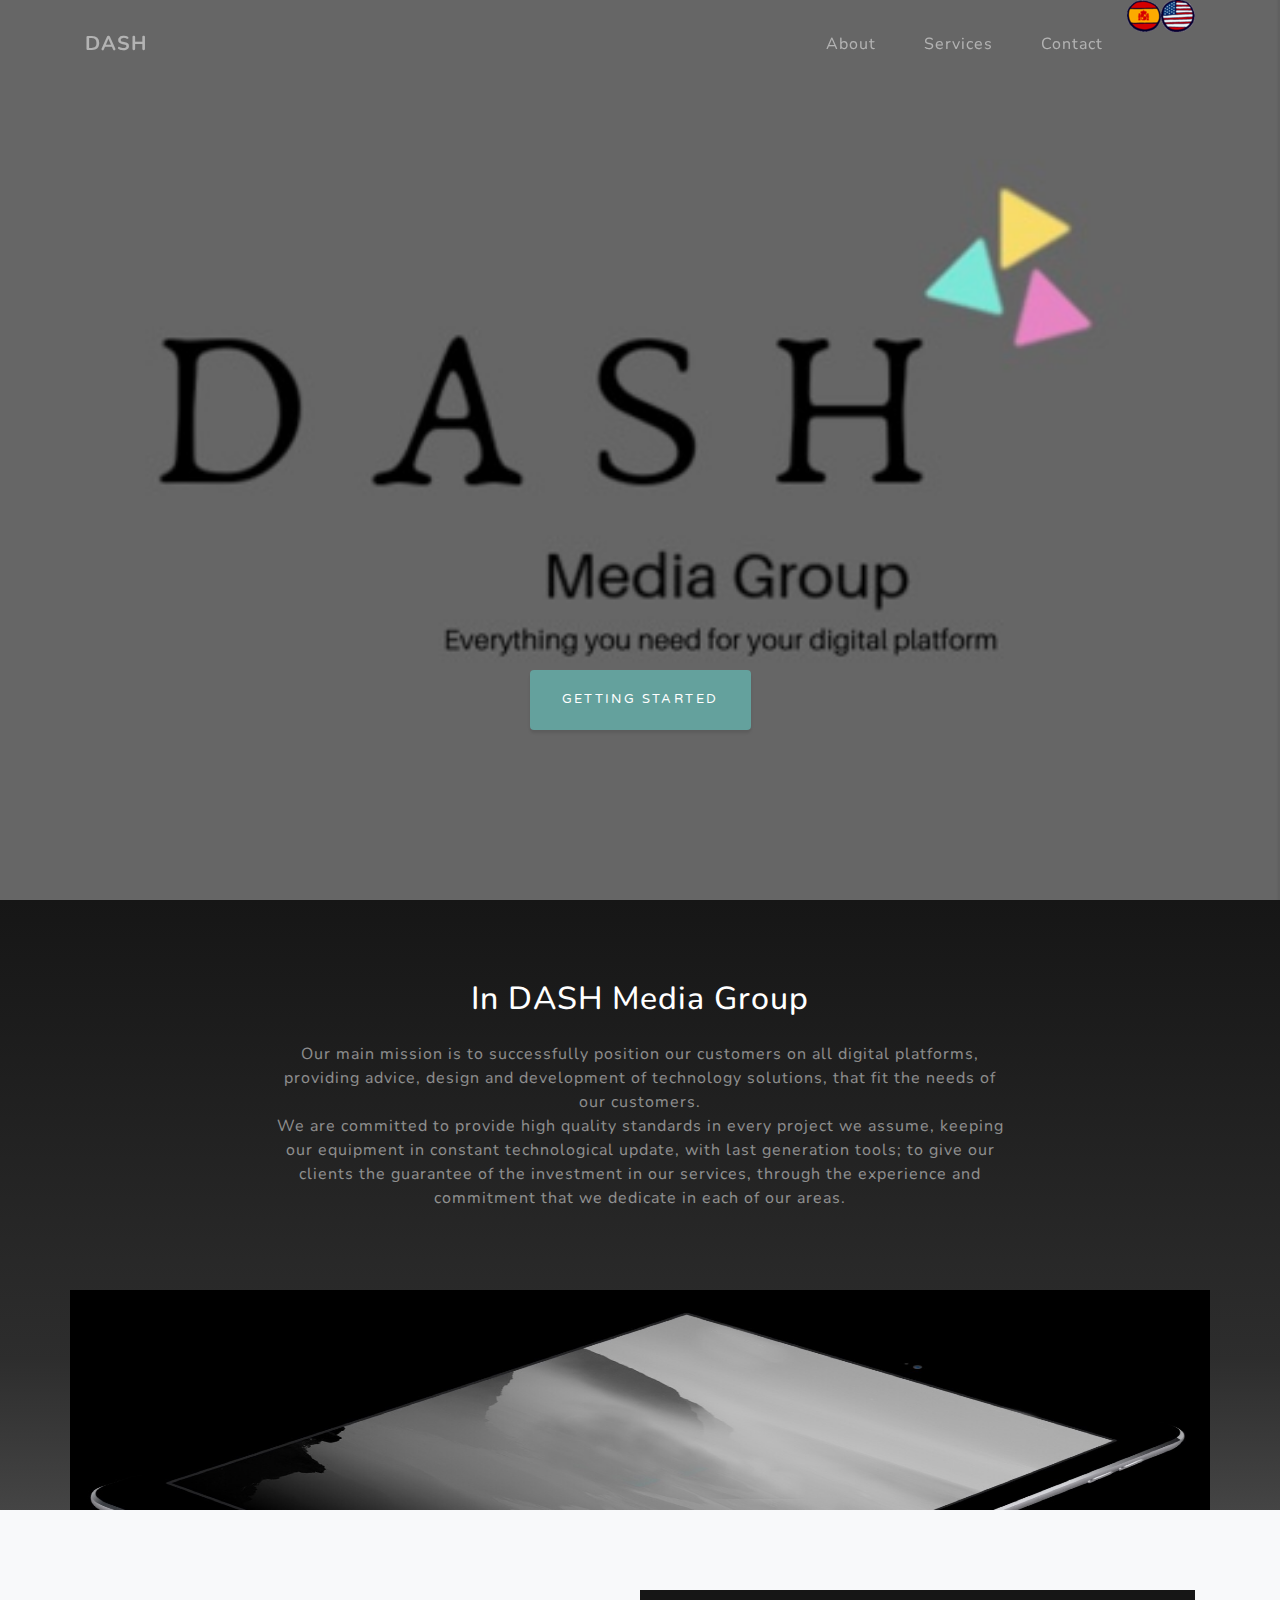
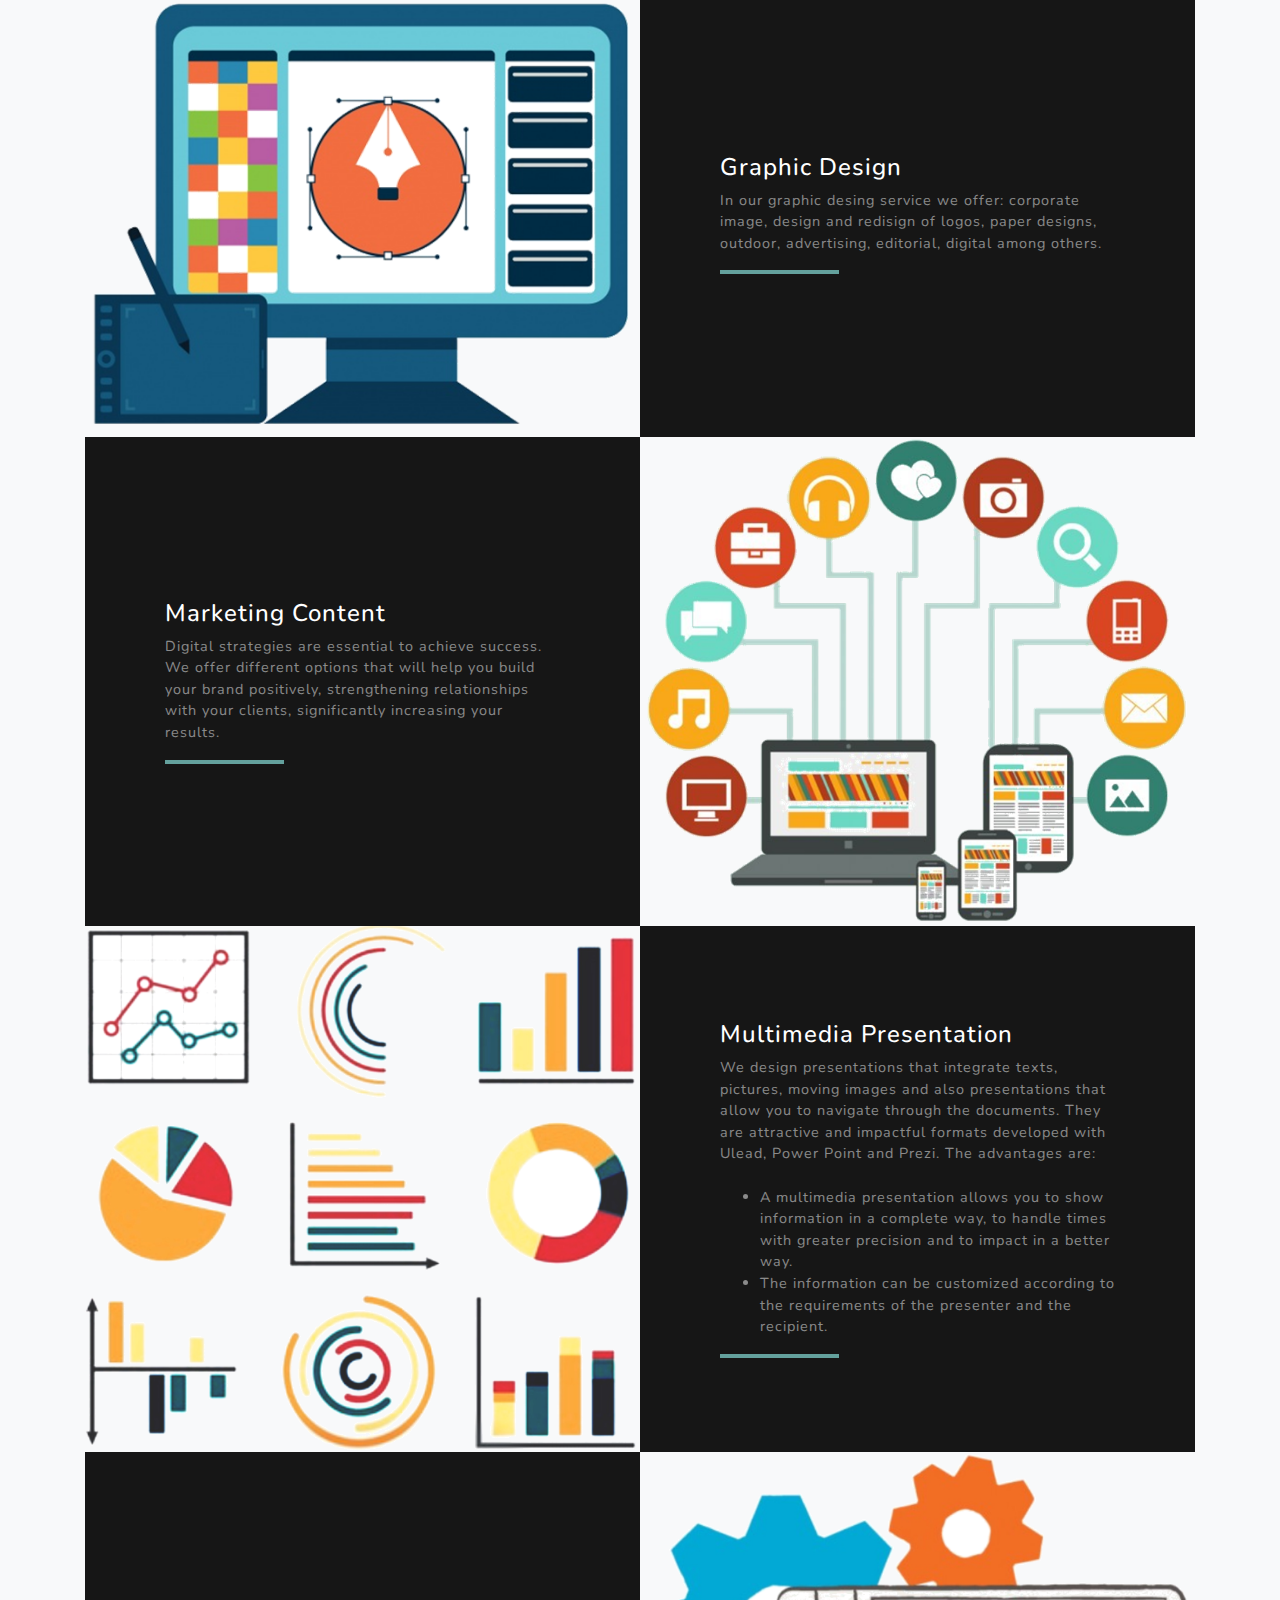
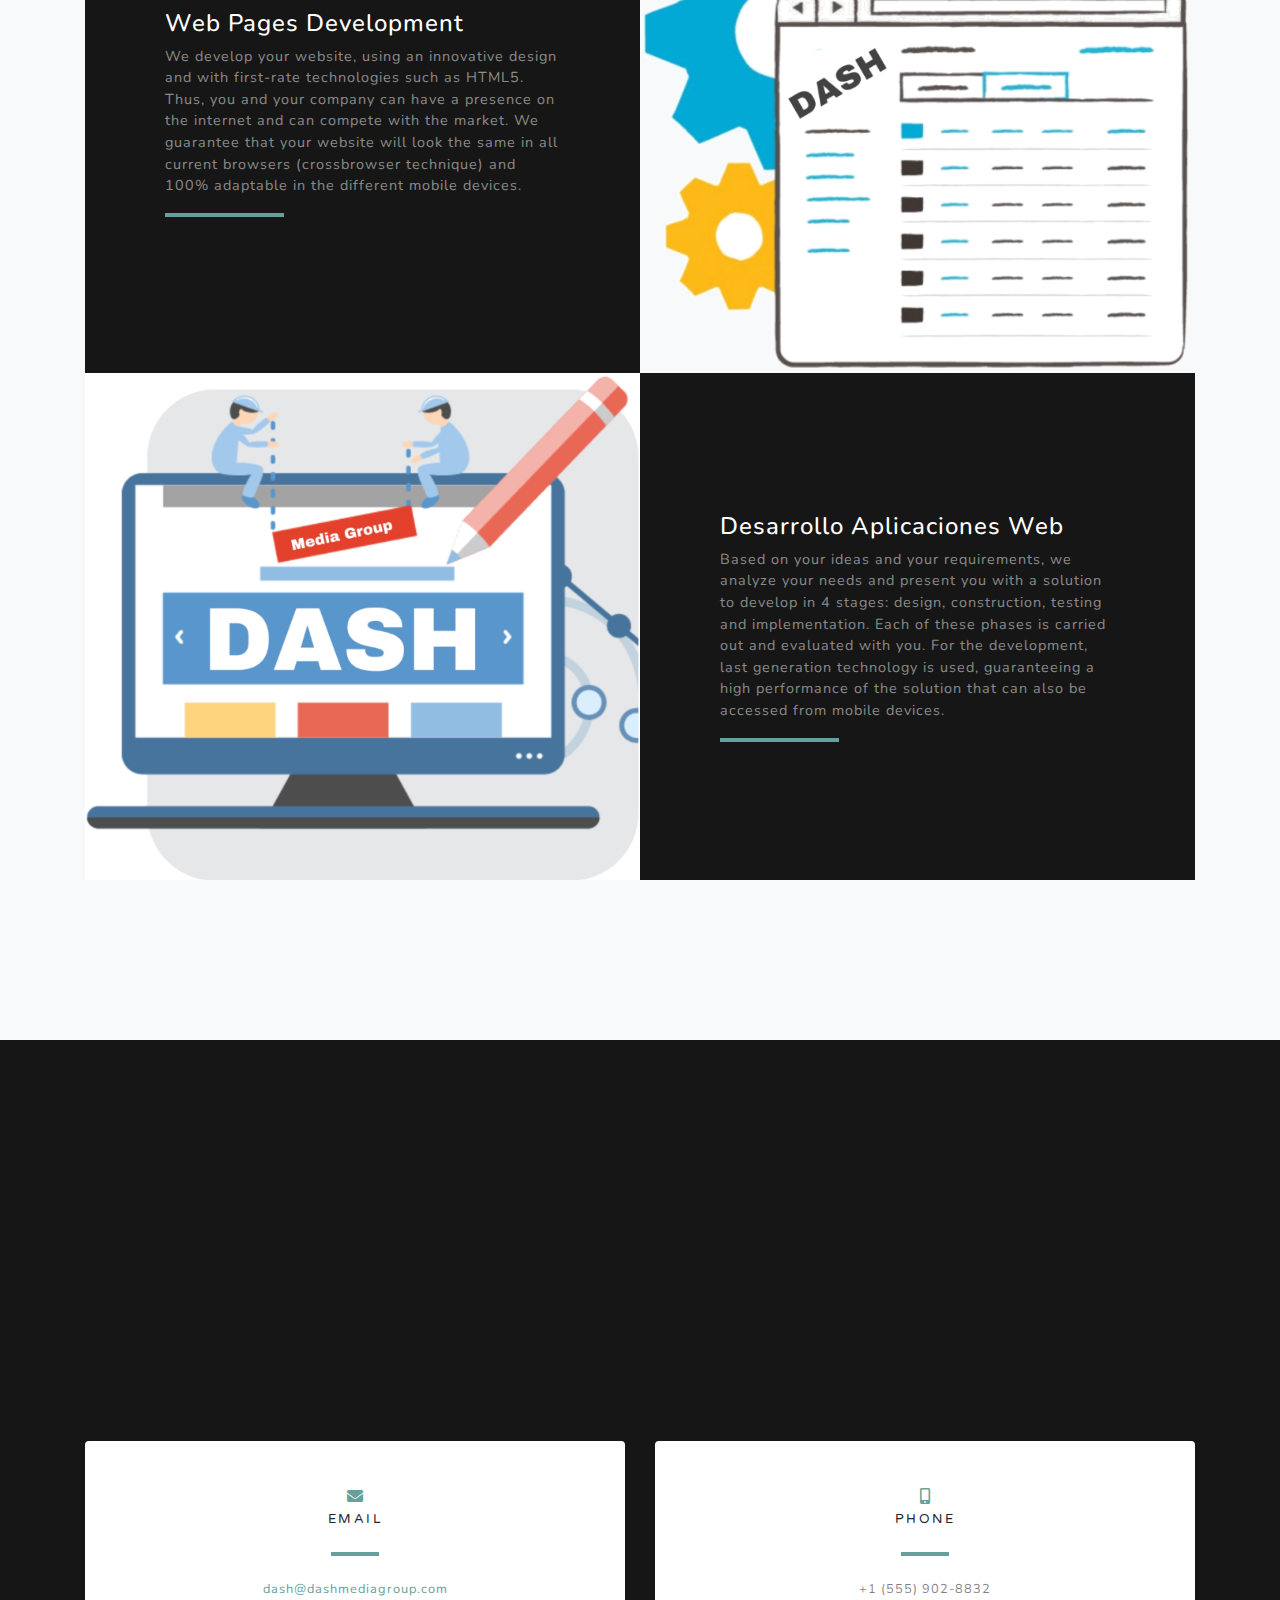
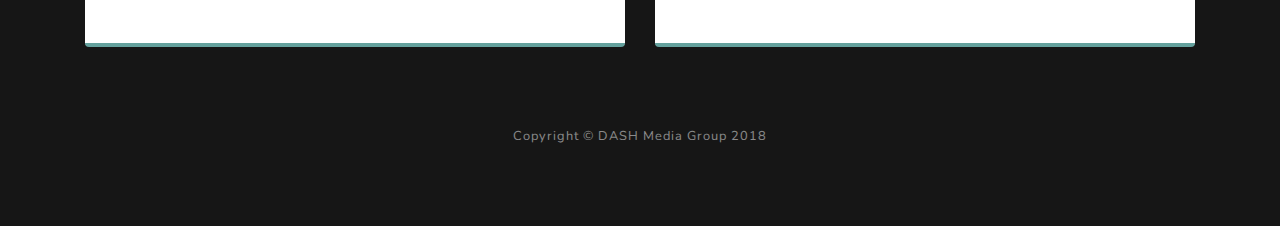
==== commit 1394fddc: "logo changes" ====
--- a/index.html
+++ b/index.html
@@ -64,7 +64,7 @@
         <div class="container d-flex h-100 align-items-center">
           <div class="mx-auto text-center" style="padding-top:500px">
             <!-- <h1 class="mx-auto my-0 text-uppercase">DASH Media Group</h1> -->
-            <h2 class="text-white-50 mx-auto mt-2 mb-3">Everything you need for your digital platform</h2>
+            <!-- <h2 class="text-white-50 mx-auto mt-2 mb-3">Everything you need for your digital platform</h2> -->
             <a href="#about" class="btn btn-primary js-scroll-trigger">Getting Started</a>
           </div>
         </div>
--- a/css/grayscale.min.css
+++ b/css/grayscale.min.css
@@ -133,7 +133,7 @@
     padding-top:10rem;
     padding-bottom:calc(10rem - 72px);
     --background:-webkit-gradient(linear,left top,left bottom,from(rgba(22,22,22,.1)),color-stop(75%,rgba(22,22,22,.5)),to(#161616)),url(../img/bg-masthead.jpg);
-    background:url(../img/bg-masthead.jpg);
+    background:url(../img/bg-masthead_sp.jpg);
     background-position:center;
     background-repeat:no-repeat;
     background-attachment:scroll;
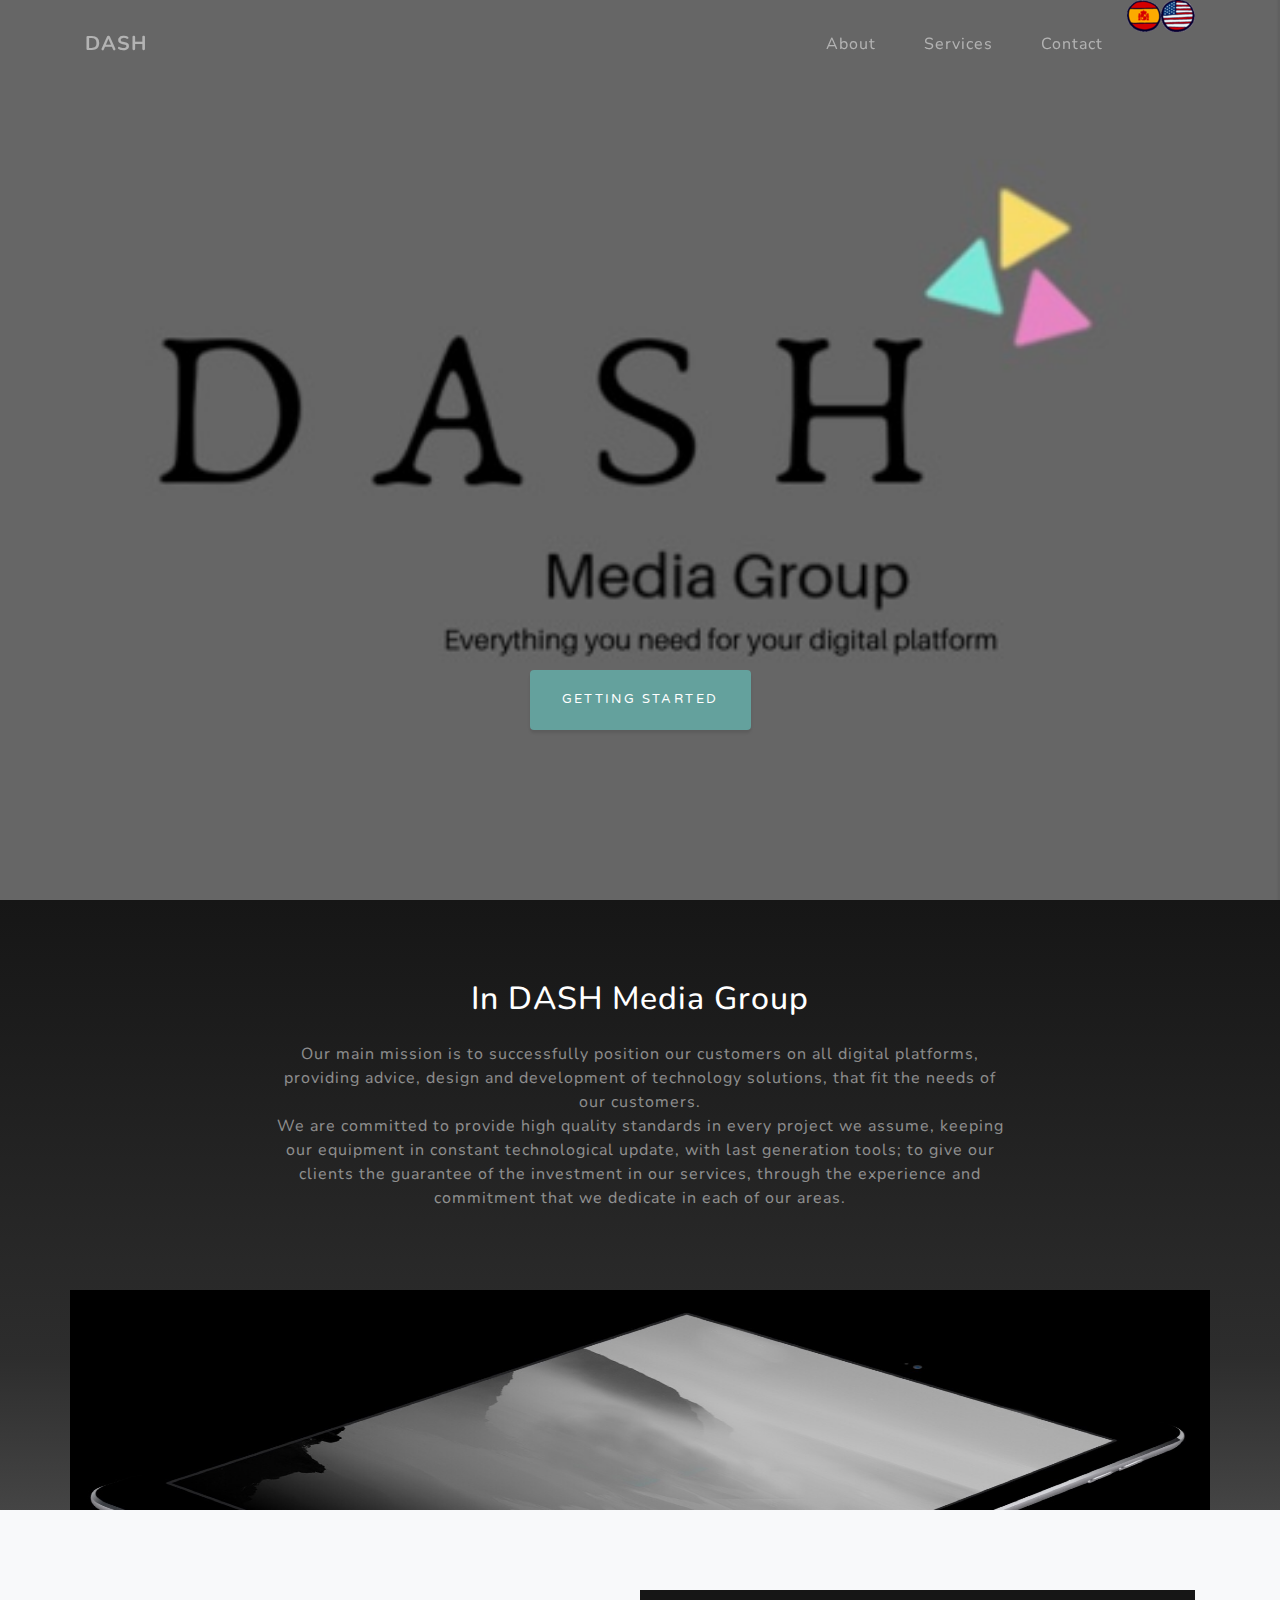
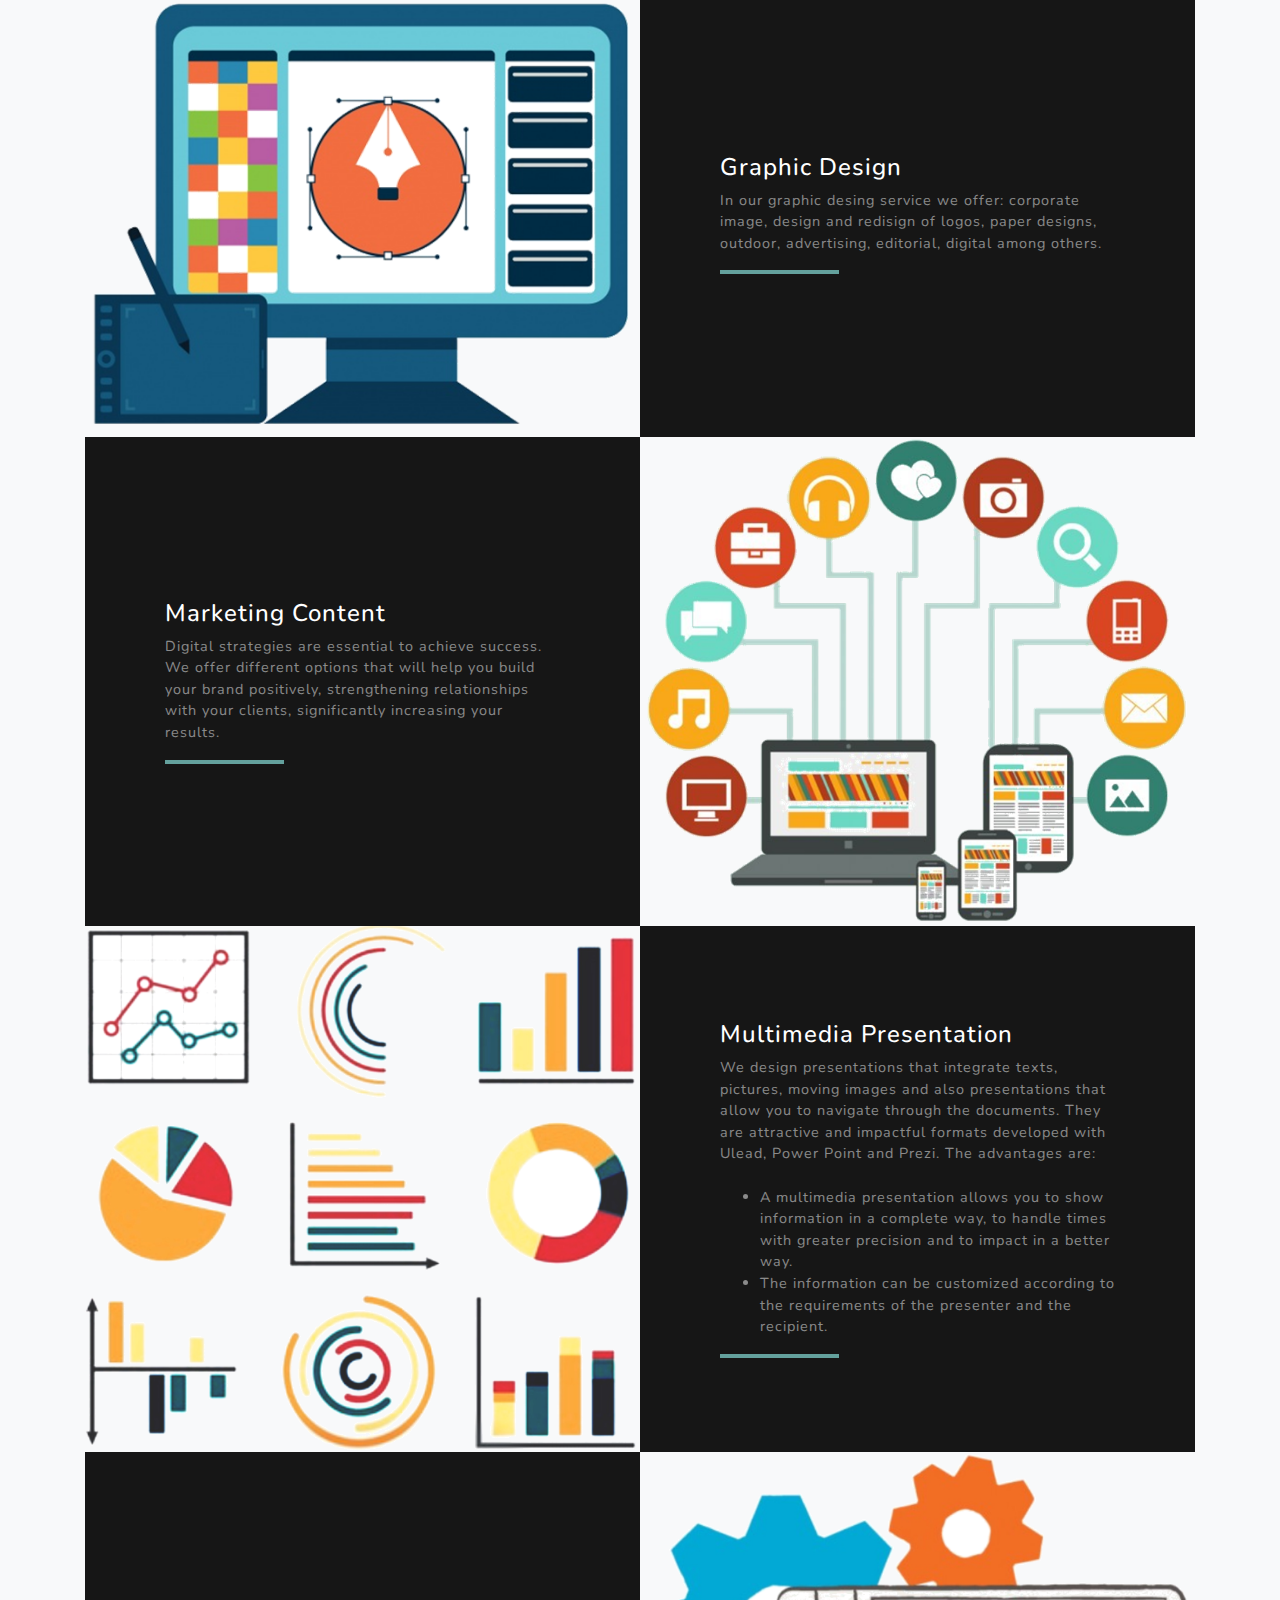
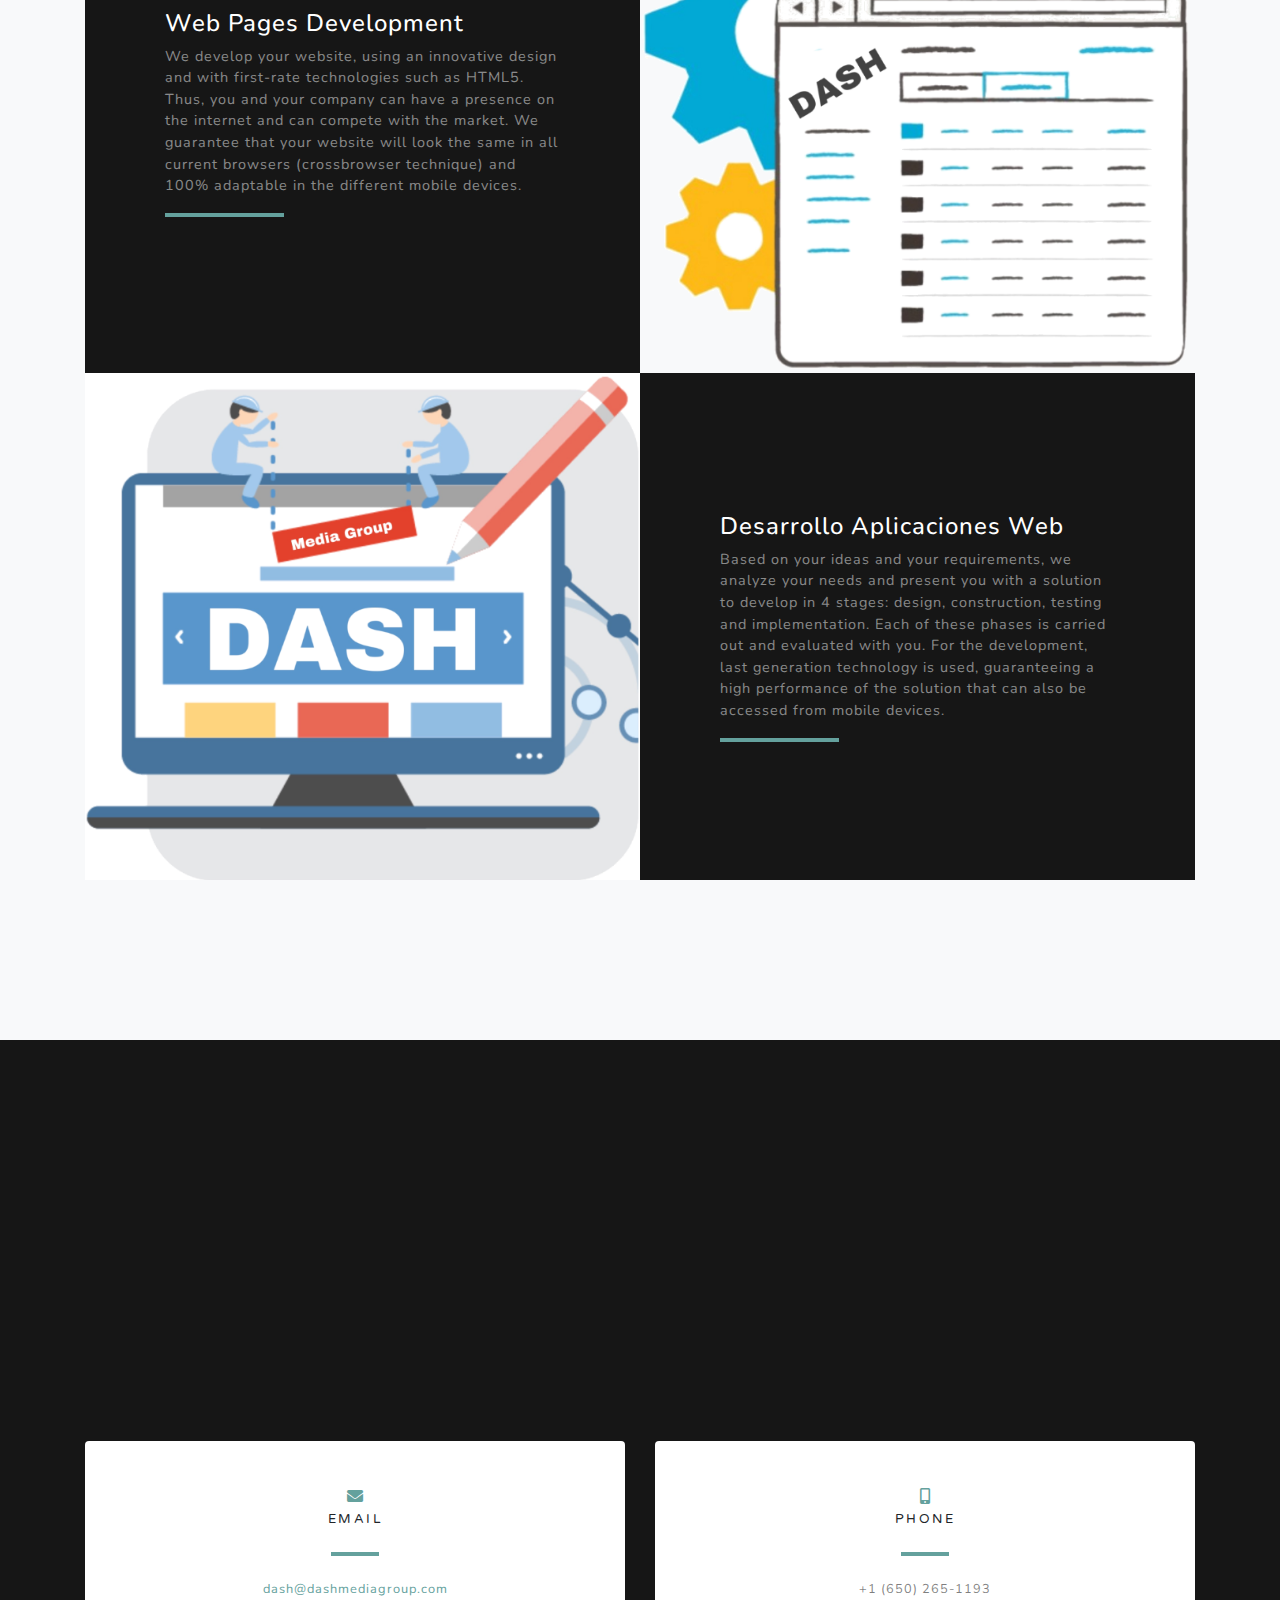
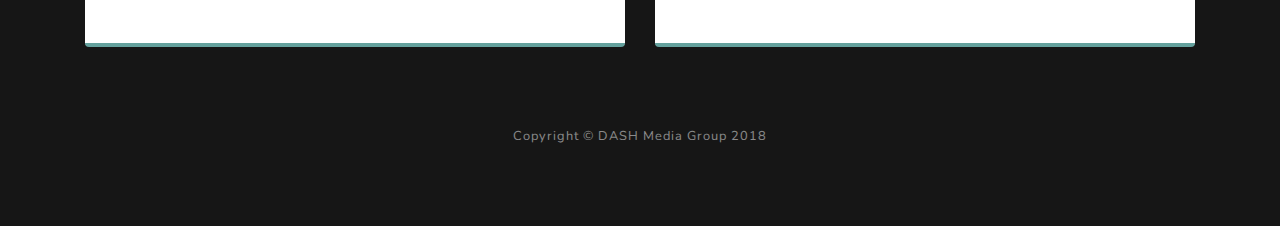
==== commit 2de556fc: "added phone" ====
--- a/index.html
+++ b/index.html
@@ -260,7 +260,7 @@
                 <i class="fas fa-mobile-alt text-primary mb-2"></i>
                 <h4 class="text-uppercase m-0">Phone</h4>
                 <hr class="my-4">
-                <div class="small text-black-50">+1 (555) 902-8832</div>
+                <div class="small text-black-50">+1 (650) 265-1193‬</div>
               </div>
             </div>
           </div>
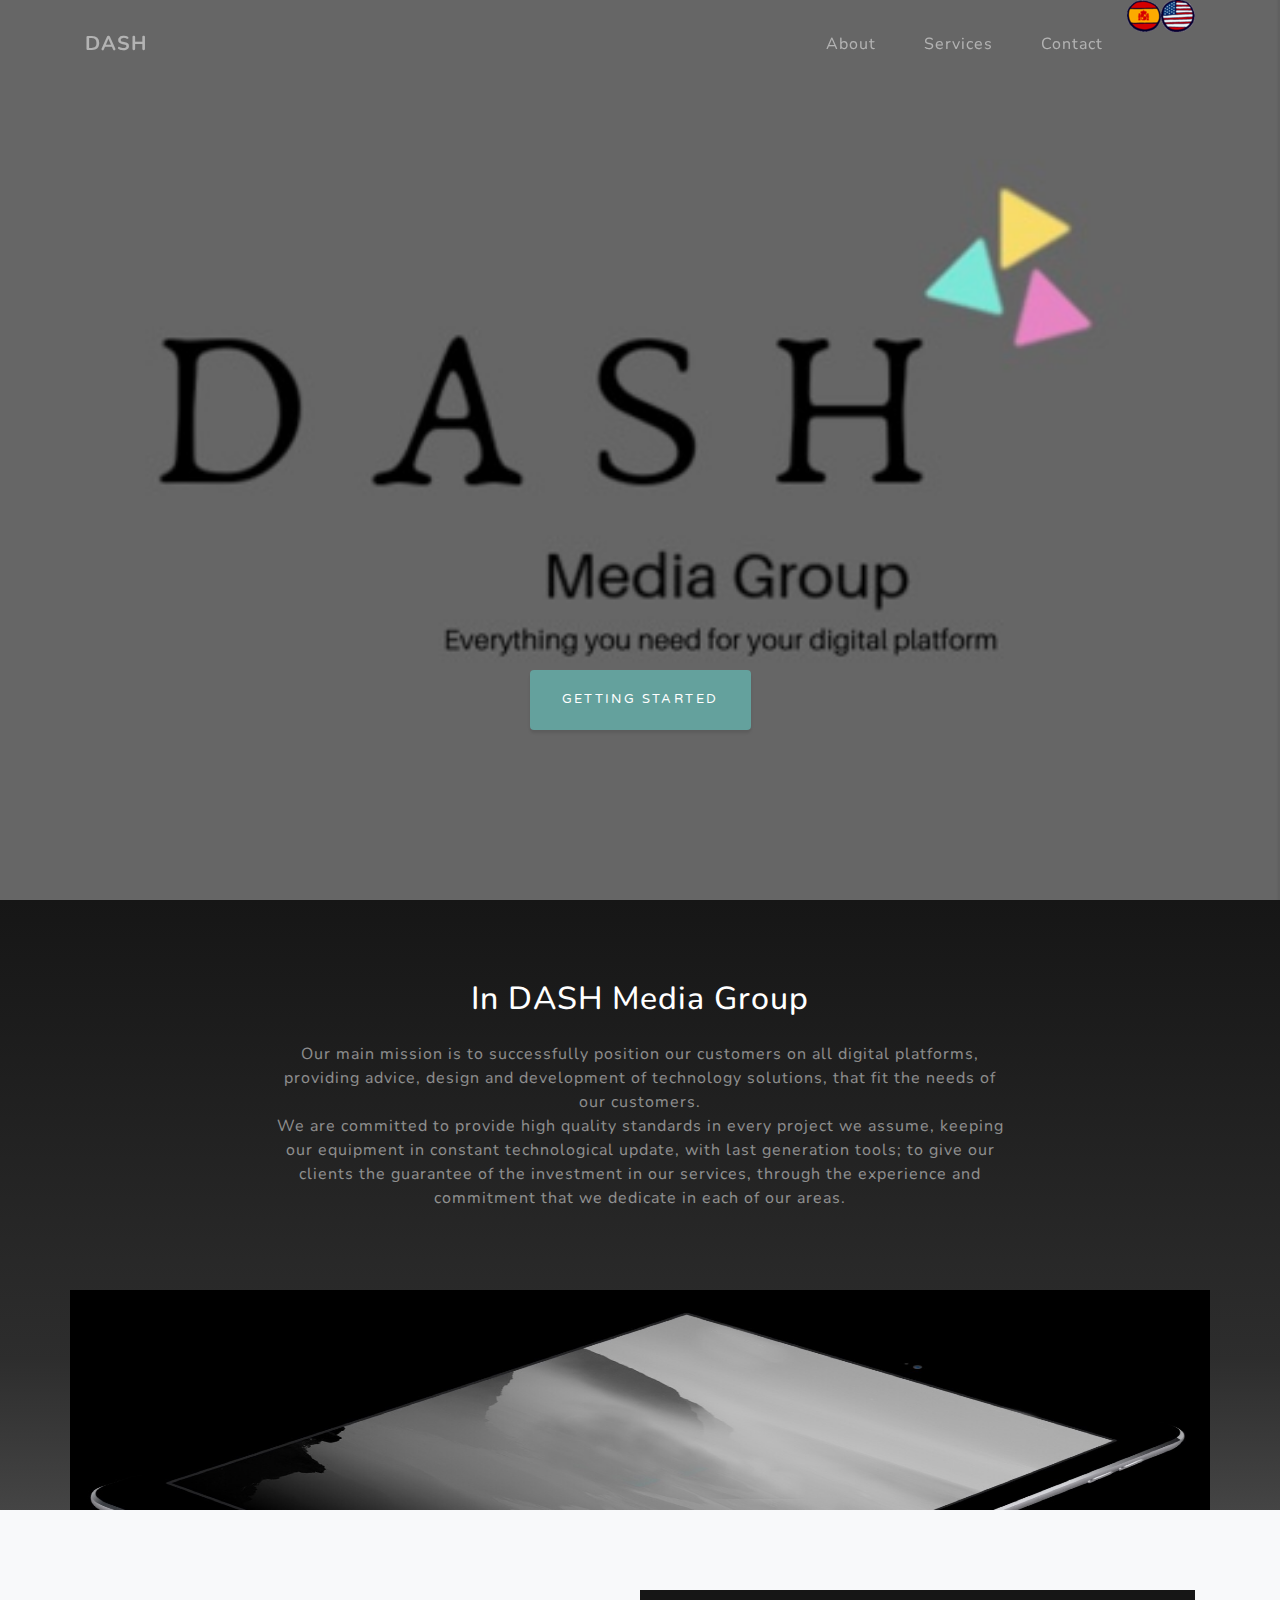
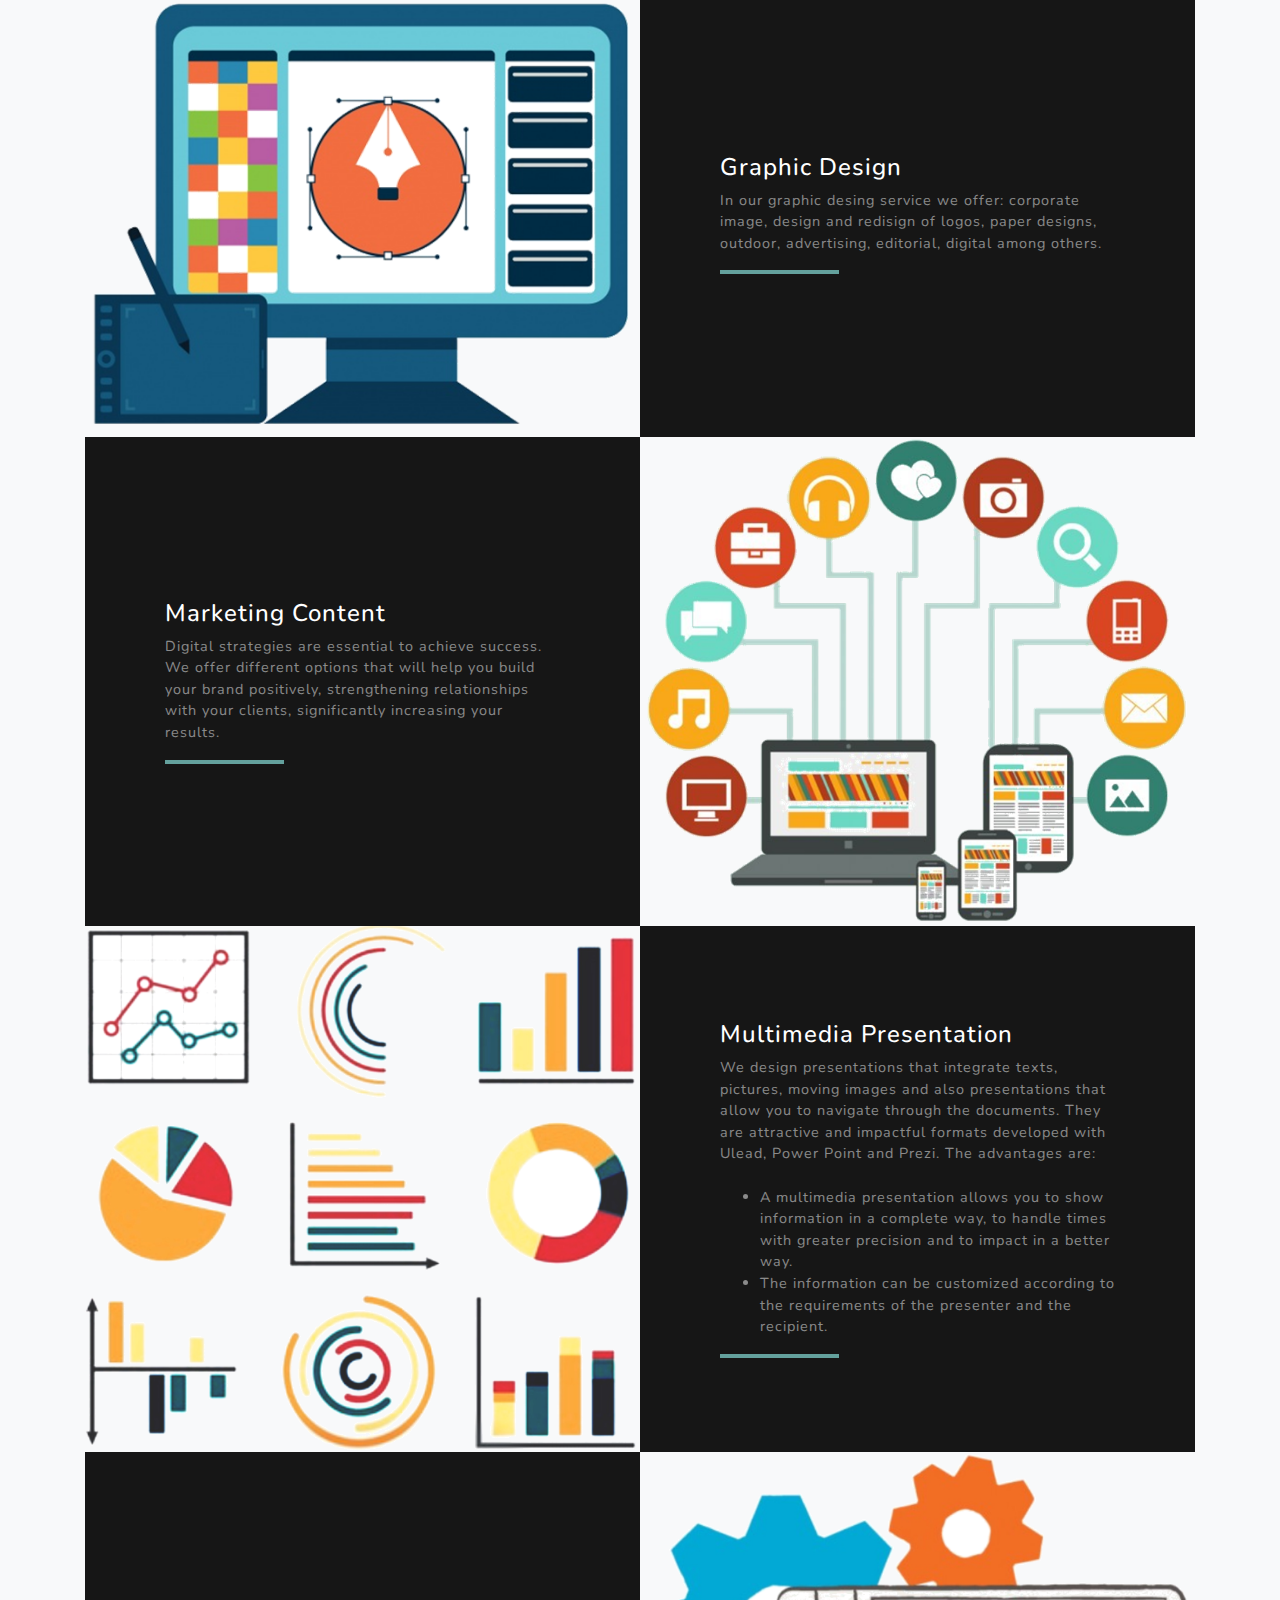
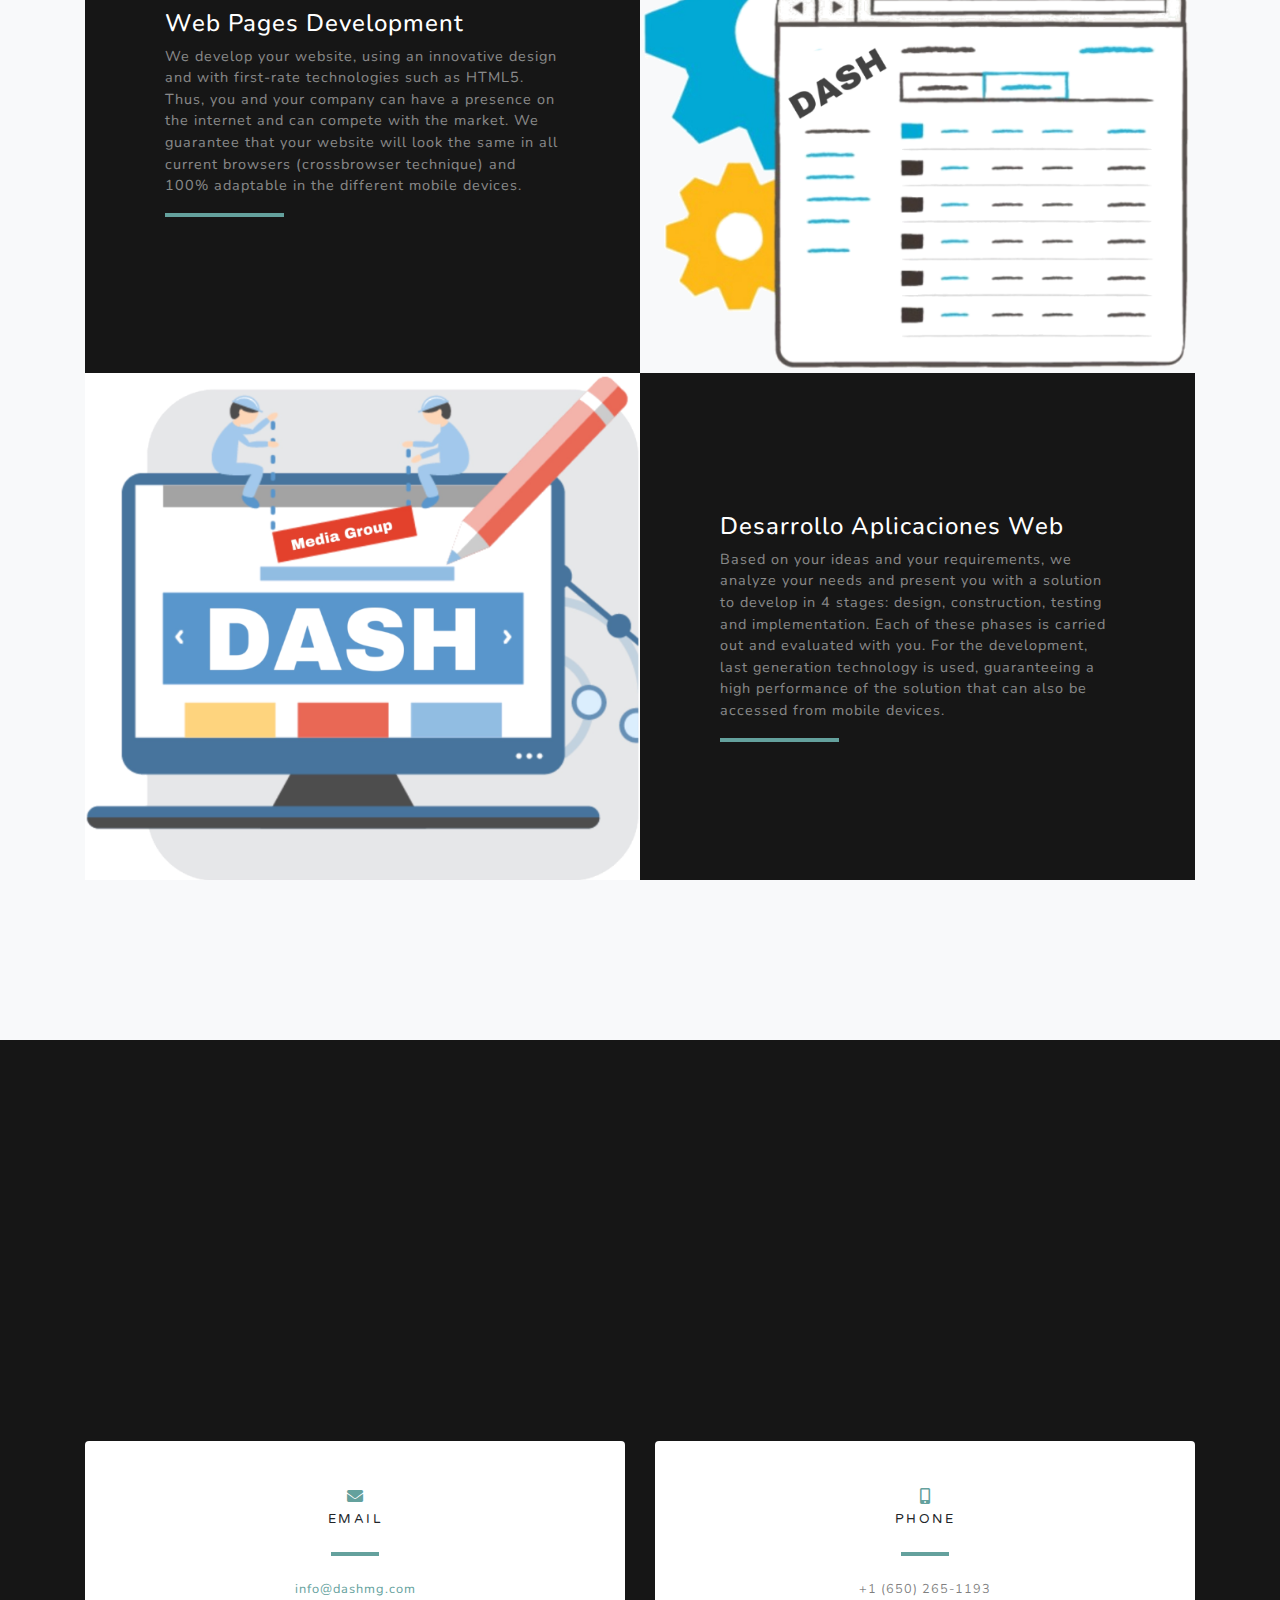
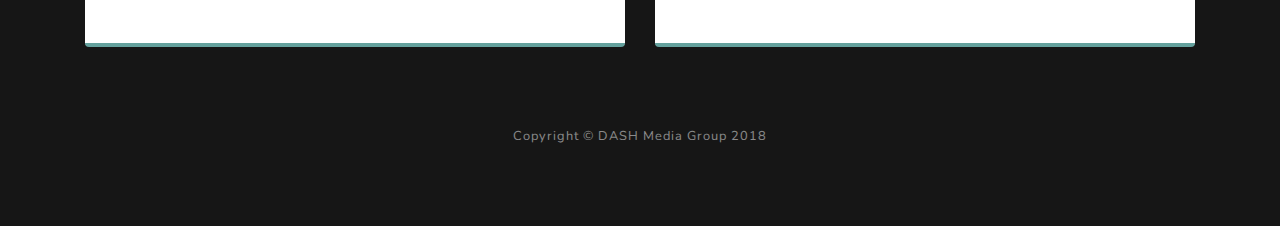
==== commit 0c4f32f6: "added email" ====
--- a/index.html
+++ b/index.html
@@ -248,7 +248,7 @@
                 <h4 class="text-uppercase m-0">Email</h4>
                 <hr class="my-4">
                 <div class="small text-black-50">
-                  <a href="mailto:dash@dashmediagroup.com">dash@dashmediagroup.com</a>
+                  <a href="mailto:info@dashmg.com">info@dashmg.com</a>
                 </div>
               </div>
             </div>
